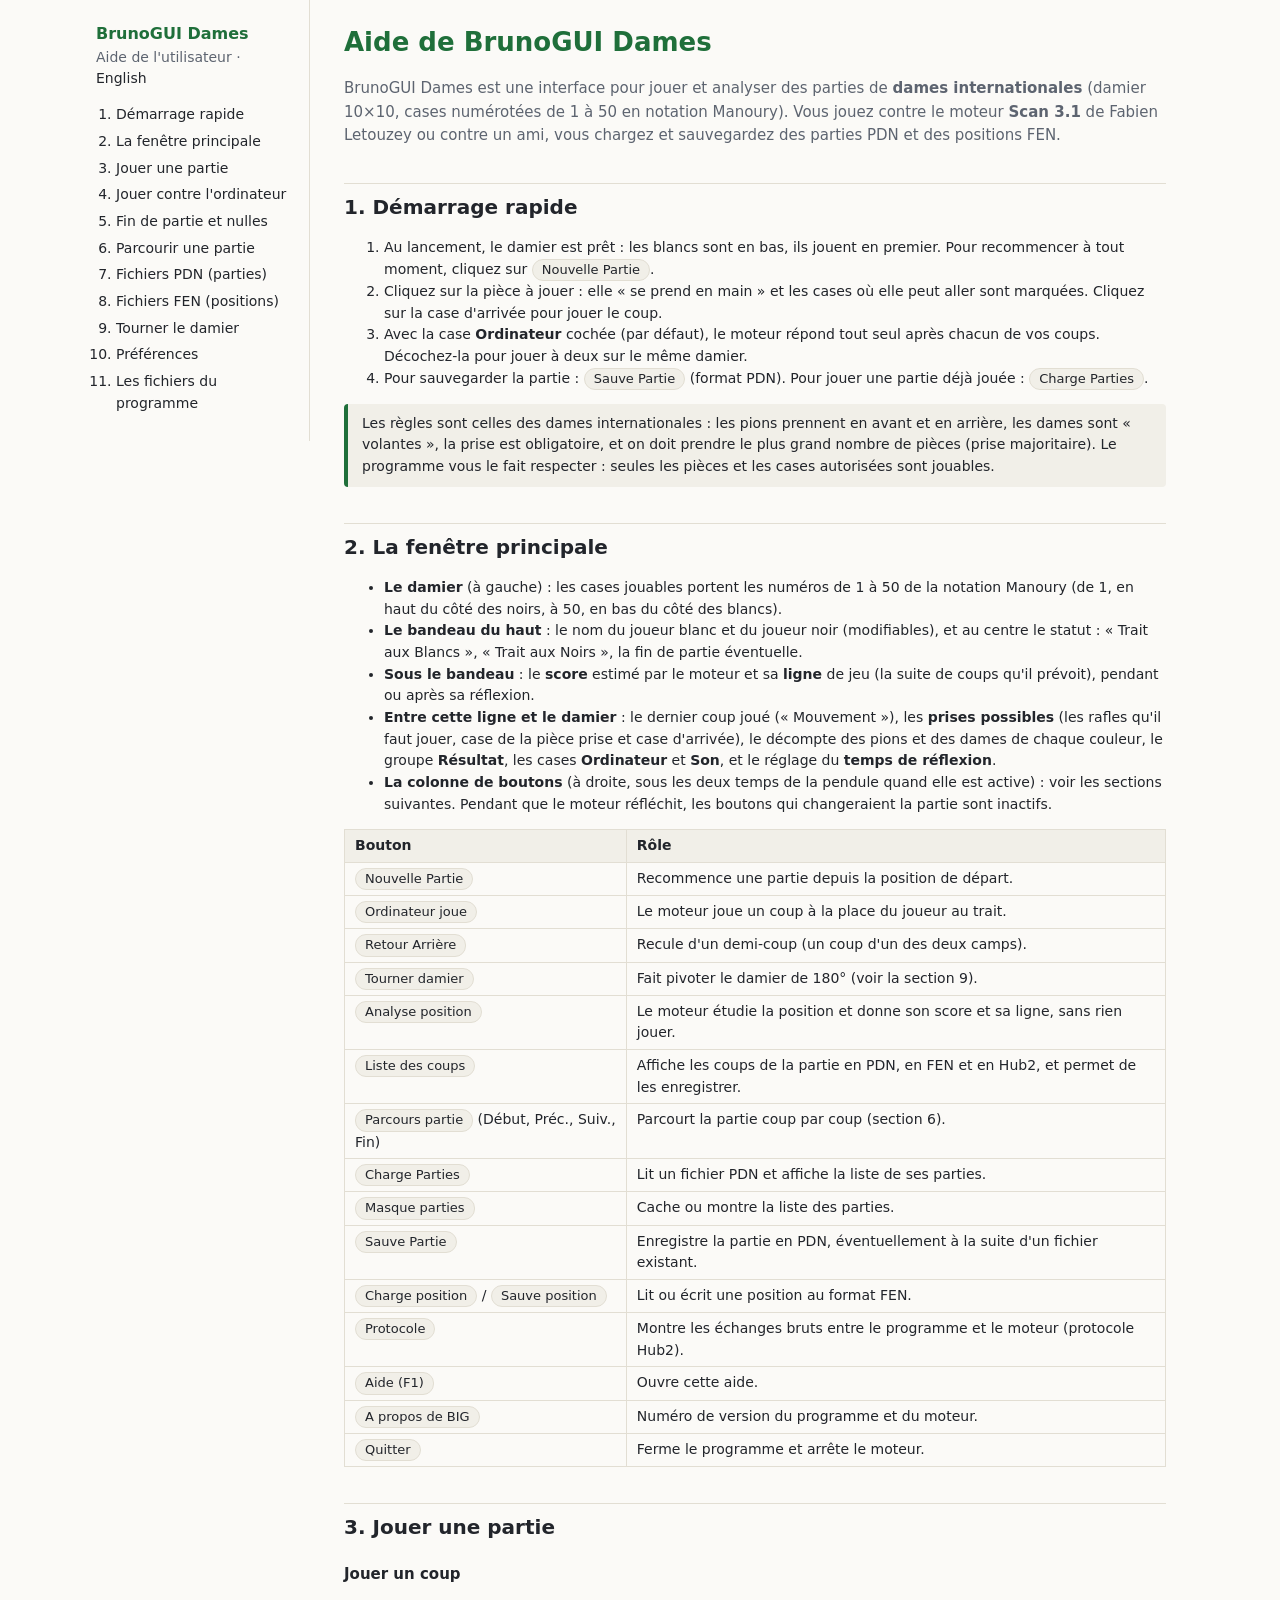
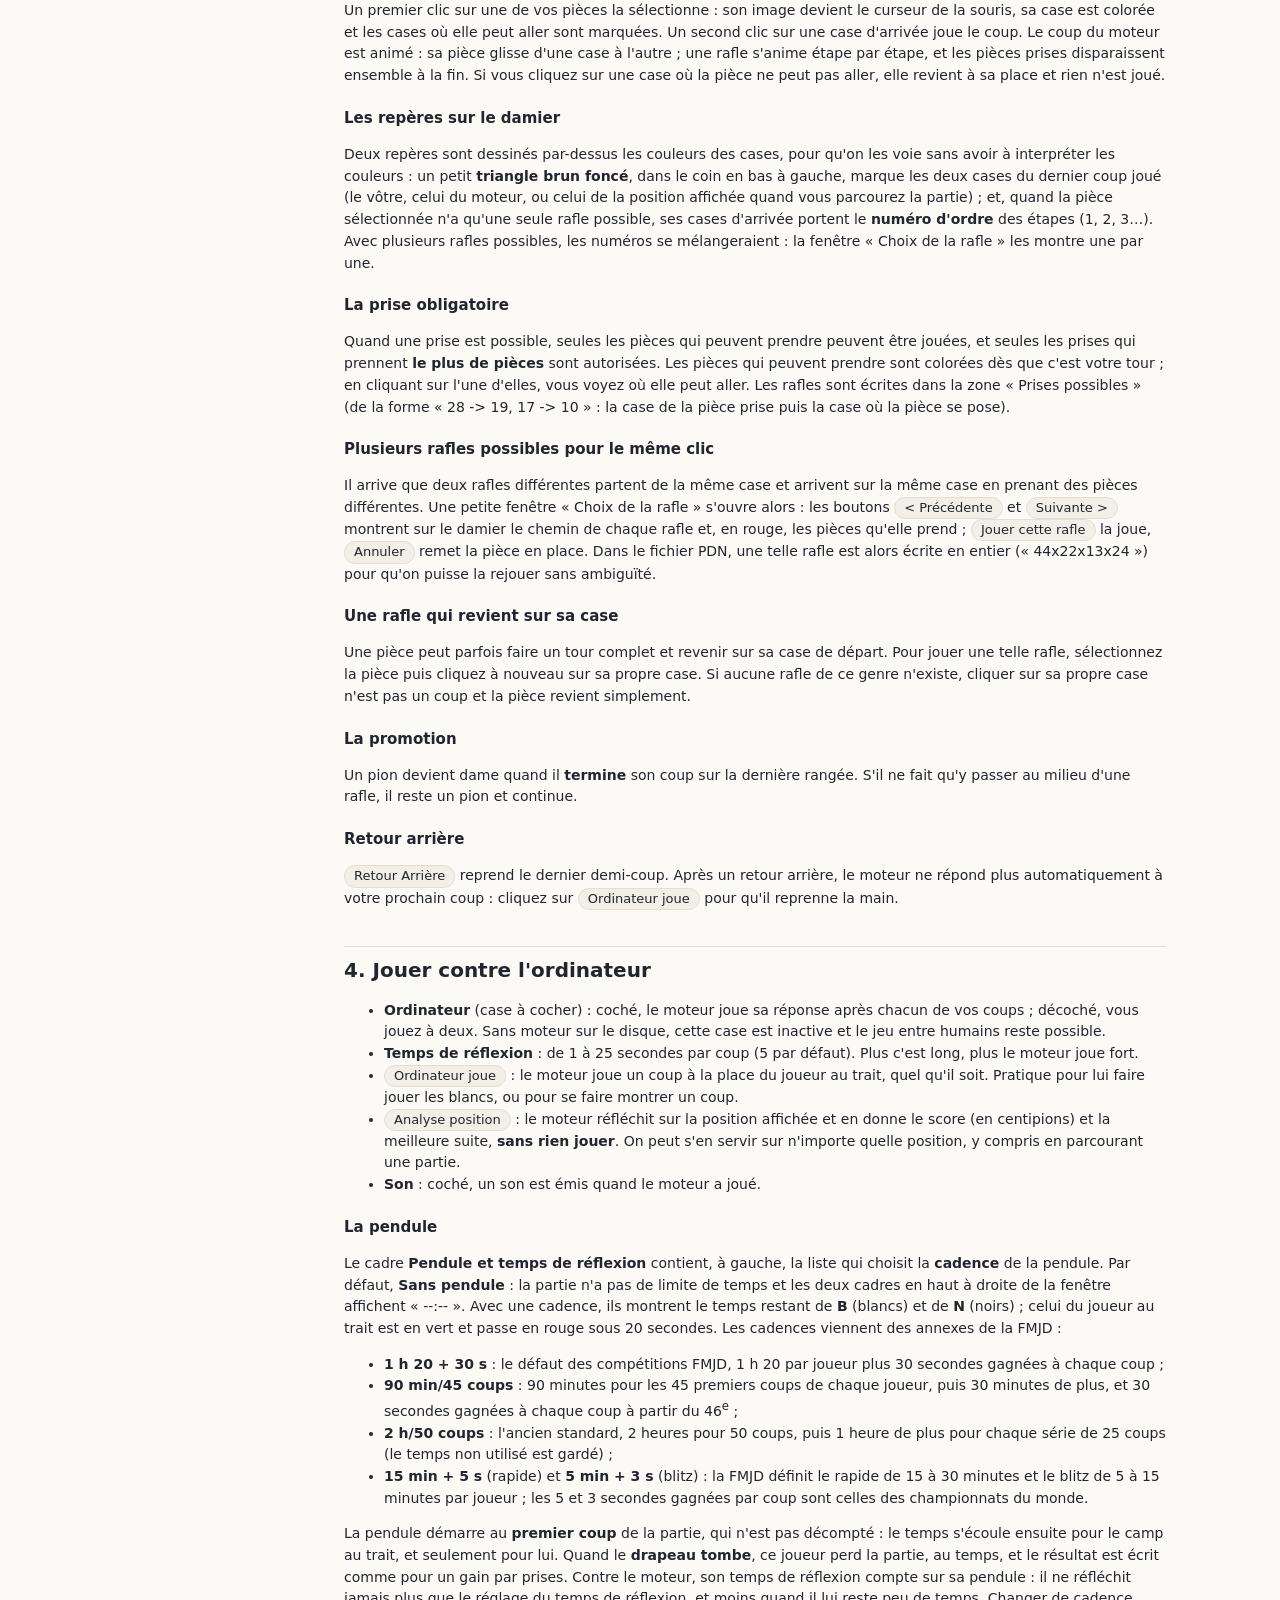
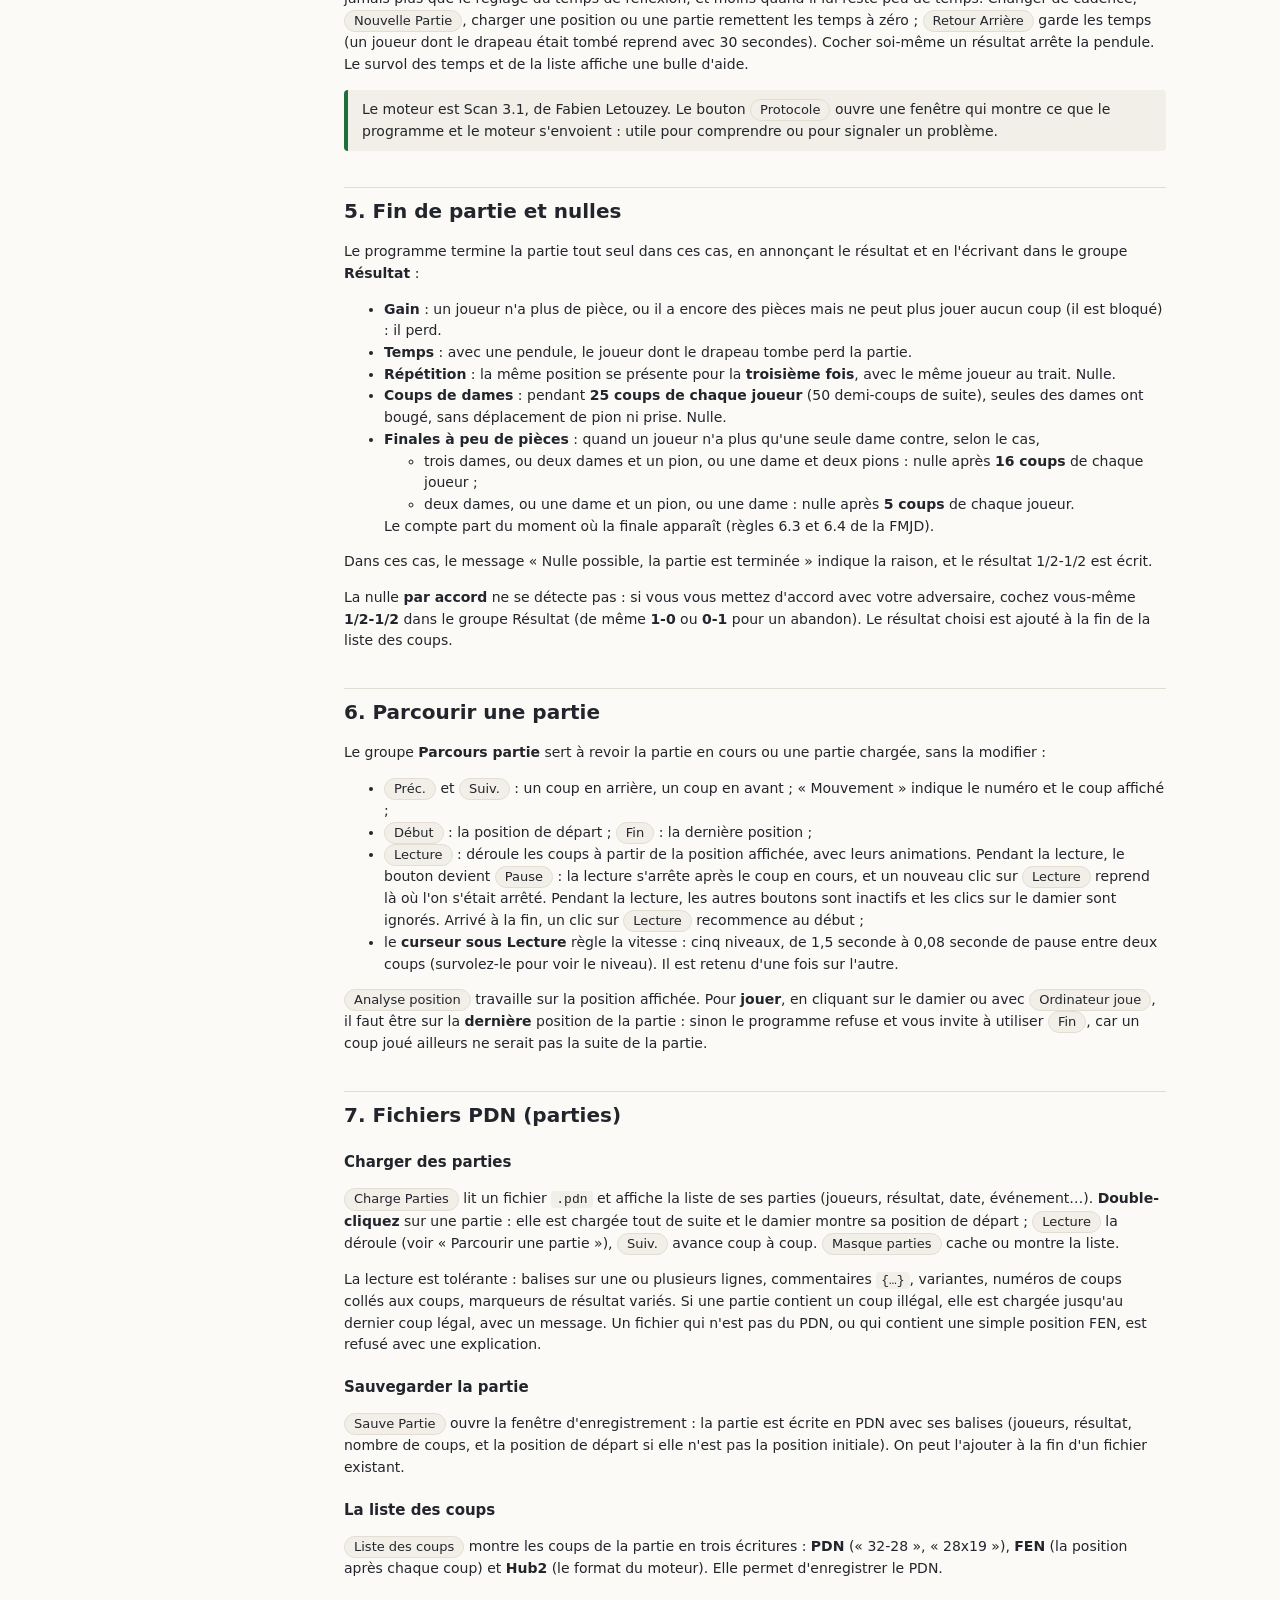
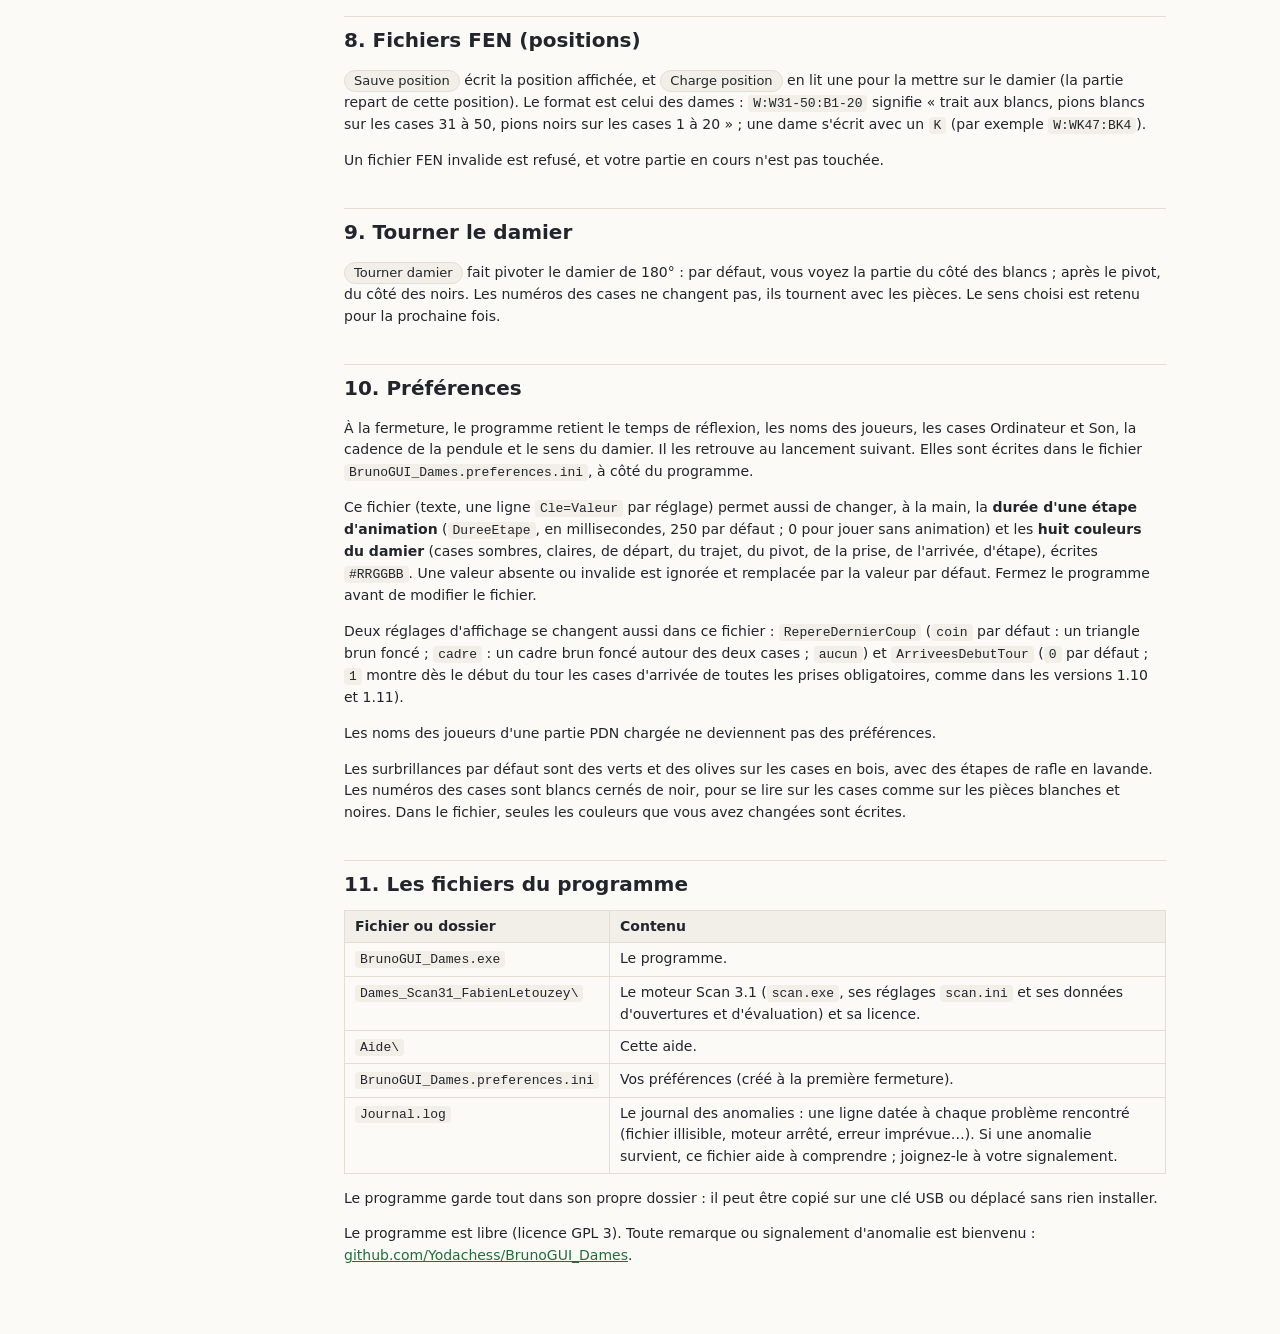
==== Aide/fr/index.html @ 7a378d5e "Repères du damier : dernier coup, étapes numérotées, lavande, prise forcée - Dernier coup : un petit" ====
<!DOCTYPE html>
<html lang="fr">
<head>
<meta charset="utf-8">
<meta name="viewport" content="width=device-width, initial-scale=1">
<title>Aide de BrunoGUI Dames</title>
<link rel="stylesheet" href="../aide.css">
</head>
<body>
<div class="page">
<nav>
    <div class="titre">BrunoGUI Dames</div>
    <div class="version">Aide de l'utilisateur &middot; <a href="../en/index.html">English</a></div>
    <ol>
        <li><a href="#demarrage">Démarrage rapide</a></li>
        <li><a href="#fenetre">La fenêtre principale</a></li>
        <li><a href="#jouer">Jouer une partie</a></li>
        <li><a href="#ordinateur">Jouer contre l'ordinateur</a></li>
        <li><a href="#nulles">Fin de partie et nulles</a></li>
        <li><a href="#parcours">Parcourir une partie</a></li>
        <li><a href="#pdn">Fichiers PDN (parties)</a></li>
        <li><a href="#fen">Fichiers FEN (positions)</a></li>
        <li><a href="#damier">Tourner le damier</a></li>
        <li><a href="#preferences">Préférences</a></li>
        <li><a href="#programme">Les fichiers du programme</a></li>
    </ol>
</nav>
<main>

<h1>Aide de BrunoGUI Dames</h1>
<p class="intro">BrunoGUI Dames est une interface pour jouer et analyser des parties de <b>dames internationales</b> (damier 10×10, cases numérotées de 1 à 50 en notation Manoury). Vous jouez contre le moteur <b>Scan 3.1</b> de Fabien Letouzey ou contre un ami, vous chargez et sauvegardez des parties PDN et des positions FEN.</p>

<!-- ═══════════════════════════════════════════════════════════════ -->
<h2 id="demarrage">1. Démarrage rapide</h2>
<ol>
    <li>Au lancement, le damier est prêt : les blancs sont en bas, ils jouent en premier. Pour recommencer à tout moment, cliquez sur <span class="bouton">Nouvelle Partie</span>.</li>
    <li>Cliquez sur la pièce à jouer : elle « se prend en main » et les cases où elle peut aller sont marquées. Cliquez sur la case d'arrivée pour jouer le coup.</li>
    <li>Avec la case <b>Ordinateur</b> cochée (par défaut), le moteur répond tout seul après chacun de vos coups. Décochez-la pour jouer à deux sur le même damier.</li>
    <li>Pour sauvegarder la partie : <span class="bouton">Sauve Partie</span> (format PDN). Pour jouer une partie déjà jouée : <span class="bouton">Charge Parties</span>.</li>
</ol>
<div class="note">Les règles sont celles des dames internationales : les pions prennent en avant et en arrière, les dames sont « volantes », la prise est obligatoire, et on doit prendre le plus grand nombre de pièces (prise majoritaire). Le programme vous le fait respecter : seules les pièces et les cases autorisées sont jouables.</div>

<!-- ═══════════════════════════════════════════════════════════════ -->
<h2 id="fenetre">2. La fenêtre principale</h2>
<ul>
    <li><b>Le damier</b> (à gauche) : les cases jouables portent les numéros de 1 à 50 de la notation Manoury (de 1, en haut du côté des noirs, à 50, en bas du côté des blancs).</li>
    <li><b>Le bandeau du haut</b> : le nom du joueur blanc et du joueur noir (modifiables), et au centre le statut : « Trait aux Blancs », « Trait aux Noirs », la fin de partie éventuelle.</li>
    <li><b>Sous le bandeau</b> : le <b>score</b> estimé par le moteur et sa <b>ligne</b> de jeu (la suite de coups qu'il prévoit), pendant ou après sa réflexion.</li>
    <li><b>Entre cette ligne et le damier</b> : le dernier coup joué (« Mouvement »), les <b>prises possibles</b> (les rafles qu'il faut jouer, case de la pièce prise et case d'arrivée), le décompte des pions et des dames de chaque couleur, le groupe <b>Résultat</b>, les cases <b>Ordinateur</b> et <b>Son</b>, et le réglage du <b>temps de réflexion</b>.</li>
    <li><b>La colonne de boutons</b> (à droite, sous les deux temps de la pendule quand elle est active) : voir les sections suivantes. Pendant que le moteur réfléchit, les boutons qui changeraient la partie sont inactifs.</li>
</ul>
<table>
    <tr><th>Bouton</th><th>Rôle</th></tr>
    <tr><td><span class="bouton">Nouvelle Partie</span></td><td>Recommence une partie depuis la position de départ.</td></tr>
    <tr><td><span class="bouton">Ordinateur joue</span></td><td>Le moteur joue un coup à la place du joueur au trait.</td></tr>
    <tr><td><span class="bouton">Retour Arrière</span></td><td>Recule d'un demi-coup (un coup d'un des deux camps).</td></tr>
    <tr><td><span class="bouton">Tourner damier</span></td><td>Fait pivoter le damier de 180° (voir la section 9).</td></tr>
    <tr><td><span class="bouton">Analyse position</span></td><td>Le moteur étudie la position et donne son score et sa ligne, sans rien jouer.</td></tr>
    <tr><td><span class="bouton">Liste des coups</span></td><td>Affiche les coups de la partie en PDN, en FEN et en Hub2, et permet de les enregistrer.</td></tr>
    <tr><td><span class="bouton">Parcours partie</span> (Début, Préc., Suiv., Fin)</td><td>Parcourt la partie coup par coup (section 6).</td></tr>
    <tr><td><span class="bouton">Charge Parties</span></td><td>Lit un fichier PDN et affiche la liste de ses parties.</td></tr>
    <tr><td><span class="bouton">Masque parties</span></td><td>Cache ou montre la liste des parties.</td></tr>
    <tr><td><span class="bouton">Sauve Partie</span></td><td>Enregistre la partie en PDN, éventuellement à la suite d'un fichier existant.</td></tr>
    <tr><td><span class="bouton">Charge position</span> / <span class="bouton">Sauve position</span></td><td>Lit ou écrit une position au format FEN.</td></tr>
    <tr><td><span class="bouton">Protocole</span></td><td>Montre les échanges bruts entre le programme et le moteur (protocole Hub2).</td></tr>
    <tr><td><span class="bouton">Aide (F1)</span></td><td>Ouvre cette aide.</td></tr>
    <tr><td><span class="bouton">A propos de BIG</span></td><td>Numéro de version du programme et du moteur.</td></tr>
    <tr><td><span class="bouton">Quitter</span></td><td>Ferme le programme et arrête le moteur.</td></tr>
</table>

<!-- ═══════════════════════════════════════════════════════════════ -->
<h2 id="jouer">3. Jouer une partie</h2>
<h3>Jouer un coup</h3>
<p>Un premier clic sur une de vos pièces la sélectionne : son image devient le curseur de la souris, sa case est colorée et les cases où elle peut aller sont marquées. Un second clic sur une case d'arrivée joue le coup. Le coup du moteur est animé : sa pièce glisse d'une case à l'autre ; une rafle s'anime étape par étape, et les pièces prises disparaissent ensemble à la fin. Si vous cliquez sur une case où la pièce ne peut pas aller, elle revient à sa place et rien n'est joué.</p>
<h3>Les repères sur le damier</h3>
<p>Deux repères sont dessinés par-dessus les couleurs des cases, pour qu'on les voie sans avoir à interpréter les couleurs : un petit <b>triangle brun foncé</b>, dans le coin en bas à gauche, marque les deux cases du dernier coup joué (le vôtre, celui du moteur, ou celui de la position affichée quand vous parcourez la partie) ; et, quand la pièce sélectionnée n'a qu'une seule rafle possible, ses cases d'arrivée portent le <b>numéro d'ordre</b> des étapes (1, 2, 3…). Avec plusieurs rafles possibles, les numéros se mélangeraient : la fenêtre « Choix de la rafle » les montre une par une.</p>
<h3>La prise obligatoire</h3>
<p>Quand une prise est possible, seules les pièces qui peuvent prendre peuvent être jouées, et seules les prises qui prennent <b>le plus de pièces</b> sont autorisées. Les pièces qui peuvent prendre sont colorées dès que c'est votre tour ; en cliquant sur l'une d'elles, vous voyez où elle peut aller. Les rafles sont écrites dans la zone « Prises possibles » (de la forme « 28 -&gt; 19, 17 -&gt; 10 » : la case de la pièce prise puis la case où la pièce se pose).</p>
<h3>Plusieurs rafles possibles pour le même clic</h3>
<p>Il arrive que deux rafles différentes partent de la même case et arrivent sur la même case en prenant des pièces différentes. Une petite fenêtre « Choix de la rafle » s'ouvre alors : les boutons <span class="bouton">&lt; Précédente</span> et <span class="bouton">Suivante &gt;</span> montrent sur le damier le chemin de chaque rafle et, en rouge, les pièces qu'elle prend ; <span class="bouton">Jouer cette rafle</span> la joue, <span class="bouton">Annuler</span> remet la pièce en place. Dans le fichier PDN, une telle rafle est alors écrite en entier (« 44x22x13x24 ») pour qu'on puisse la rejouer sans ambiguïté.</p>
<h3>Une rafle qui revient sur sa case</h3>
<p>Une pièce peut parfois faire un tour complet et revenir sur sa case de départ. Pour jouer une telle rafle, sélectionnez la pièce puis cliquez à nouveau sur sa propre case. Si aucune rafle de ce genre n'existe, cliquer sur sa propre case n'est pas un coup et la pièce revient simplement.</p>
<h3>La promotion</h3>
<p>Un pion devient dame quand il <b>termine</b> son coup sur la dernière rangée. S'il ne fait qu'y passer au milieu d'une rafle, il reste un pion et continue.</p>
<h3>Retour arrière</h3>
<p><span class="bouton">Retour Arrière</span> reprend le dernier demi-coup. Après un retour arrière, le moteur ne répond plus automatiquement à votre prochain coup : cliquez sur <span class="bouton">Ordinateur joue</span> pour qu'il reprenne la main.</p>

<!-- ═══════════════════════════════════════════════════════════════ -->
<h2 id="ordinateur">4. Jouer contre l'ordinateur</h2>
<ul>
    <li><b>Ordinateur</b> (case à cocher) : coché, le moteur joue sa réponse après chacun de vos coups ; décoché, vous jouez à deux. Sans moteur sur le disque, cette case est inactive et le jeu entre humains reste possible.</li>
    <li><b>Temps de réflexion</b> : de 1 à 25 secondes par coup (5 par défaut). Plus c'est long, plus le moteur joue fort.</li>
    <li><span class="bouton">Ordinateur joue</span> : le moteur joue un coup à la place du joueur au trait, quel qu'il soit. Pratique pour lui faire jouer les blancs, ou pour se faire montrer un coup.</li>
    <li><span class="bouton">Analyse position</span> : le moteur réfléchit sur la position affichée et en donne le score (en centipions) et la meilleure suite, <b>sans rien jouer</b>. On peut s'en servir sur n'importe quelle position, y compris en parcourant une partie.</li>
    <li><b>Son</b> : coché, un son est émis quand le moteur a joué.</li>
</ul>
<h3>La pendule</h3>
<p>Le cadre <b>Pendule et temps de réflexion</b> contient, à gauche, la liste qui choisit la <b>cadence</b> de la pendule. Par défaut, <b>Sans pendule</b> : la partie n'a pas de limite de temps et les deux cadres en haut à droite de la fenêtre affichent « --:-- ». Avec une cadence, ils montrent le temps restant de <b>B</b> (blancs) et de <b>N</b> (noirs) ; celui du joueur au trait est en vert et passe en rouge sous 20 secondes. Les cadences viennent des annexes de la FMJD :</p>
<ul>
    <li><b>1 h 20 + 30 s</b> : le défaut des compétitions FMJD, 1 h 20 par joueur plus 30 secondes gagnées à chaque coup ;</li>
    <li><b>90 min/45 coups</b> : 90 minutes pour les 45 premiers coups de chaque joueur, puis 30 minutes de plus, et 30 secondes gagnées à chaque coup à partir du 46<sup>e</sup> ;</li>
    <li><b>2 h/50 coups</b> : l'ancien standard, 2 heures pour 50 coups, puis 1 heure de plus pour chaque série de 25 coups (le temps non utilisé est gardé) ;</li>
    <li><b>15 min + 5 s</b> (rapide) et <b>5 min + 3 s</b> (blitz) : la FMJD définit le rapide de 15 à 30 minutes et le blitz de 5 à 15 minutes par joueur ; les 5 et 3 secondes gagnées par coup sont celles des championnats du monde.</li>
</ul>
<p>La pendule démarre au <b>premier coup</b> de la partie, qui n'est pas décompté : le temps s'écoule ensuite pour le camp au trait, et seulement pour lui. Quand le <b>drapeau tombe</b>, ce joueur perd la partie, au temps, et le résultat est écrit comme pour un gain par prises. Contre le moteur, son temps de réflexion compte sur sa pendule : il ne réfléchit jamais plus que le réglage du temps de réflexion, et moins quand il lui reste peu de temps. Changer de cadence, <span class="bouton">Nouvelle Partie</span>, charger une position ou une partie remettent les temps à zéro ; <span class="bouton">Retour Arrière</span> garde les temps (un joueur dont le drapeau était tombé reprend avec 30 secondes). Cocher soi-même un résultat arrête la pendule. Le survol des temps et de la liste affiche une bulle d'aide.</p>
<div class="note">Le moteur est Scan 3.1, de Fabien Letouzey. Le bouton <span class="bouton">Protocole</span> ouvre une fenêtre qui montre ce que le programme et le moteur s'envoient : utile pour comprendre ou pour signaler un problème.</div>

<!-- ═══════════════════════════════════════════════════════════════ -->
<h2 id="nulles">5. Fin de partie et nulles</h2>
<p>Le programme termine la partie tout seul dans ces cas, en annonçant le résultat et en l'écrivant dans le groupe <b>Résultat</b> :</p>
<ul>
    <li><b>Gain</b> : un joueur n'a plus de pièce, ou il a encore des pièces mais ne peut plus jouer aucun coup (il est bloqué) : il perd.</li>
    <li><b>Temps</b> : avec une pendule, le joueur dont le drapeau tombe perd la partie.</li>
    <li><b>Répétition</b> : la même position se présente pour la <b>troisième fois</b>, avec le même joueur au trait. Nulle.</li>
    <li><b>Coups de dames</b> : pendant <b>25 coups de chaque joueur</b> (50 demi-coups de suite), seules des dames ont bougé, sans déplacement de pion ni prise. Nulle.</li>
    <li><b>Finales à peu de pièces</b> : quand un joueur n'a plus qu'une seule dame contre, selon le cas,
        <ul>
            <li>trois dames, ou deux dames et un pion, ou une dame et deux pions : nulle après <b>16 coups</b> de chaque joueur ;</li>
            <li>deux dames, ou une dame et un pion, ou une dame : nulle après <b>5 coups</b> de chaque joueur.</li>
        </ul>
        Le compte part du moment où la finale apparaît (règles 6.3 et 6.4 de la FMJD).</li>
</ul>
<p>Dans ces cas, le message « Nulle possible, la partie est terminée » indique la raison, et le résultat 1/2-1/2 est écrit.</p>
<p>La nulle <b>par accord</b> ne se détecte pas : si vous vous mettez d'accord avec votre adversaire, cochez vous-même <b>1/2-1/2</b> dans le groupe Résultat (de même <b>1-0</b> ou <b>0-1</b> pour un abandon). Le résultat choisi est ajouté à la fin de la liste des coups.</p>

<!-- ═══════════════════════════════════════════════════════════════ -->
<h2 id="parcours">6. Parcourir une partie</h2>
<p>Le groupe <b>Parcours partie</b> sert à revoir la partie en cours ou une partie chargée, sans la modifier :</p>
<ul>
    <li><span class="bouton">Préc.</span> et <span class="bouton">Suiv.</span> : un coup en arrière, un coup en avant ; « Mouvement » indique le numéro et le coup affiché ;</li>
    <li><span class="bouton">Début</span> : la position de départ ; <span class="bouton">Fin</span> : la dernière position ;</li>
    <li><span class="bouton">Lecture</span> : déroule les coups à partir de la position affichée, avec leurs animations. Pendant la lecture, le bouton devient <span class="bouton">Pause</span> : la lecture s'arrête après le coup en cours, et un nouveau clic sur <span class="bouton">Lecture</span> reprend là où l'on s'était arrêté. Pendant la lecture, les autres boutons sont inactifs et les clics sur le damier sont ignorés. Arrivé à la fin, un clic sur <span class="bouton">Lecture</span> recommence au début ;</li>
    <li>le <b>curseur sous Lecture</b> règle la vitesse : cinq niveaux, de 1,5 seconde à 0,08 seconde de pause entre deux coups (survolez-le pour voir le niveau). Il est retenu d'une fois sur l'autre.</li>
</ul>
<p><span class="bouton">Analyse position</span> travaille sur la position affichée. Pour <b>jouer</b>, en cliquant sur le damier ou avec <span class="bouton">Ordinateur joue</span>, il faut être sur la <b>dernière</b> position de la partie : sinon le programme refuse et vous invite à utiliser <span class="bouton">Fin</span>, car un coup joué ailleurs ne serait pas la suite de la partie.</p>

<!-- ═══════════════════════════════════════════════════════════════ -->
<h2 id="pdn">7. Fichiers PDN (parties)</h2>
<h3>Charger des parties</h3>
<p><span class="bouton">Charge Parties</span> lit un fichier <code>.pdn</code> et affiche la liste de ses parties (joueurs, résultat, date, événement…). <b>Double-cliquez</b> sur une partie : elle est chargée tout de suite et le damier montre sa position de départ ; <span class="bouton">Lecture</span> la déroule (voir « Parcourir une partie »), <span class="bouton">Suiv.</span> avance coup à coup. <span class="bouton">Masque parties</span> cache ou montre la liste.</p>
<p>La lecture est tolérante : balises sur une ou plusieurs lignes, commentaires <code>{…}</code>, variantes, numéros de coups collés aux coups, marqueurs de résultat variés. Si une partie contient un coup illégal, elle est chargée jusqu'au dernier coup légal, avec un message. Un fichier qui n'est pas du PDN, ou qui contient une simple position FEN, est refusé avec une explication.</p>
<h3>Sauvegarder la partie</h3>
<p><span class="bouton">Sauve Partie</span> ouvre la fenêtre d'enregistrement : la partie est écrite en PDN avec ses balises (joueurs, résultat, nombre de coups, et la position de départ si elle n'est pas la position initiale). On peut l'ajouter à la fin d'un fichier existant.</p>
<h3>La liste des coups</h3>
<p><span class="bouton">Liste des coups</span> montre les coups de la partie en trois écritures : <b>PDN</b> (« 32-28 », « 28x19 »), <b>FEN</b> (la position après chaque coup) et <b>Hub2</b> (le format du moteur). Elle permet d'enregistrer le PDN.</p>

<!-- ═══════════════════════════════════════════════════════════════ -->
<h2 id="fen">8. Fichiers FEN (positions)</h2>
<p><span class="bouton">Sauve position</span> écrit la position affichée, et <span class="bouton">Charge position</span> en lit une pour la mettre sur le damier (la partie repart de cette position). Le format est celui des dames : <code>W:W31-50:B1-20</code> signifie « trait aux blancs, pions blancs sur les cases 31 à 50, pions noirs sur les cases 1 à 20 » ; une dame s'écrit avec un <code>K</code> (par exemple <code>W:WK47:BK4</code>).</p>
<p>Un fichier FEN invalide est refusé, et votre partie en cours n'est pas touchée.</p>

<!-- ═══════════════════════════════════════════════════════════════ -->
<h2 id="damier">9. Tourner le damier</h2>
<p><span class="bouton">Tourner damier</span> fait pivoter le damier de 180° : par défaut, vous voyez la partie du côté des blancs ; après le pivot, du côté des noirs. Les numéros des cases ne changent pas, ils tournent avec les pièces. Le sens choisi est retenu pour la prochaine fois.</p>

<!-- ═══════════════════════════════════════════════════════════════ -->
<h2 id="preferences">10. Préférences</h2>
<p>À la fermeture, le programme retient le temps de réflexion, les noms des joueurs, les cases Ordinateur et Son, la cadence de la pendule et le sens du damier. Il les retrouve au lancement suivant. Elles sont écrites dans le fichier <code>BrunoGUI_Dames.preferences.ini</code>, à côté du programme.</p>
<p>Ce fichier (texte, une ligne <code>Cle=Valeur</code> par réglage) permet aussi de changer, à la main, la <b>durée d'une étape d'animation</b> (<code>DureeEtape</code>, en millisecondes, 250 par défaut ; 0 pour jouer sans animation) et les <b>huit couleurs du damier</b> (cases sombres, claires, de départ, du trajet, du pivot, de la prise, de l'arrivée, d'étape), écrites <code>#RRGGBB</code>. Une valeur absente ou invalide est ignorée et remplacée par la valeur par défaut. Fermez le programme avant de modifier le fichier.</p>
<p>Deux réglages d'affichage se changent aussi dans ce fichier : <code>RepereDernierCoup</code> (<code>coin</code> par défaut : un triangle brun foncé ; <code>cadre</code> : un cadre brun foncé autour des deux cases ; <code>aucun</code>) et <code>ArriveesDebutTour</code> (<code>0</code> par défaut ; <code>1</code> montre dès le début du tour les cases d'arrivée de toutes les prises obligatoires, comme dans les versions 1.10 et 1.11).</p>
<p>Les noms des joueurs d'une partie PDN chargée ne deviennent pas des préférences.</p>
<p>Les surbrillances par défaut sont des verts et des olives sur les cases en bois, avec des étapes de rafle en lavande. Les numéros des cases sont blancs cernés de noir, pour se lire sur les cases comme sur les pièces blanches et noires. Dans le fichier, seules les couleurs que vous avez changées sont écrites.</p>

<!-- ═══════════════════════════════════════════════════════════════ -->
<h2 id="programme">11. Les fichiers du programme</h2>
<table>
    <tr><th>Fichier ou dossier</th><th>Contenu</th></tr>
    <tr><td><span class="fichier">BrunoGUI_Dames.exe</span></td><td>Le programme.</td></tr>
    <tr><td><span class="fichier">Dames_Scan31_FabienLetouzey\</span></td><td>Le moteur Scan 3.1 (<code>scan.exe</code>, ses réglages <code>scan.ini</code> et ses données d'ouvertures et d'évaluation) et sa licence.</td></tr>
    <tr><td><span class="fichier">Aide\</span></td><td>Cette aide.</td></tr>
    <tr><td><span class="fichier">BrunoGUI_Dames.preferences.ini</span></td><td>Vos préférences (créé à la première fermeture).</td></tr>
    <tr><td><span class="fichier">Journal.log</span></td><td>Le journal des anomalies : une ligne datée à chaque problème rencontré (fichier illisible, moteur arrêté, erreur imprévue…). Si une anomalie survient, ce fichier aide à comprendre ; joignez-le à votre signalement.</td></tr>
</table>
<p>Le programme garde tout dans son propre dossier : il peut être copié sur une clé USB ou déplacé sans rien installer.</p>
<p>Le programme est libre (licence GPL 3). Toute remarque ou signalement d'anomalie est bienvenu : <a href="https://github.com/Yodachess/BrunoGUI_Dames">github.com/Yodachess/BrunoGUI_Dames</a>.</p>

</main>
</div>
</body>
</html>
---- Aide/aide.css ----
/* Aide de BrunoGUI Dames : mise en page de la page française (fr/index.html) */
:root {
    --fond: #fbfaf7;
    --texte: #22252b;
    --doux: #5d6470;
    --accent: #1f6f3a;
    --cadre: #e2ded3;
    --encart: #f1efe8;
}
@media screen and (prefers-color-scheme: dark) {
    :root {
        --fond: #1d1f23;
        --texte: #e6e6e3;
        --doux: #a3a8b0;
        --accent: #6cc28a;
        --cadre: #3a3d44;
        --encart: #26292e;
    }
}
* { box-sizing: border-box; }
body {
    margin: 0;
    background: var(--fond);
    color: var(--texte);
    font: 14px/1.55 "Segoe UI", system-ui, sans-serif;
}
.page {
    display: grid;
    grid-template-columns: 230px minmax(0, 1fr);
    max-width: 1120px;
    margin: 0 auto;
}
nav {
    position: sticky;
    top: 0;
    align-self: start;
    max-height: 100vh;
    overflow-y: auto;
    padding: 22px 16px;
    border-right: 1px solid var(--cadre);
}
nav .titre { font-weight: 700; font-size: 16px; color: var(--accent); }
nav .version { color: var(--doux); margin-bottom: 14px; }
nav ol { margin: 0; padding-left: 20px; }
nav li { margin: 5px 0; }
nav a { color: var(--texte); text-decoration: none; }
nav a:hover { color: var(--accent); text-decoration: underline; }
main { padding: 22px 34px 60px; min-width: 0; }
h1 { margin: 0 0 6px; font-size: 26px; color: var(--accent); }
h2 { margin: 36px 0 8px; padding-top: 8px; font-size: 20px; border-top: 1px solid var(--cadre); }
h3 { margin: 20px 0 4px; font-size: 15px; }
.intro { color: var(--doux); font-size: 15px; margin-bottom: 18px; }
a { color: var(--accent); }
code, .fichier {
    font-family: Consolas, "Cascadia Mono", monospace;
    font-size: 13px;
    background: var(--encart);
    padding: 1px 5px;
    border-radius: 4px;
}
.bouton {
    display: inline-block;
    padding: 0 9px;
    border: 1px solid var(--cadre);
    border-radius: 11px;
    background: var(--encart);
    font-size: 13px;
    white-space: nowrap;
}
.note {
    margin: 12px 0;
    padding: 9px 14px;
    background: var(--encart);
    border-left: 4px solid var(--accent);
    border-radius: 4px;
}
table { border-collapse: collapse; margin: 10px 0; }
th, td { border: 1px solid var(--cadre); padding: 5px 10px; text-align: left; vertical-align: top; }
th { background: var(--encart); }
@media (max-width: 760px) {
    .page { grid-template-columns: 1fr; }
    nav { position: static; border-right: 0; border-bottom: 1px solid var(--cadre); }
}
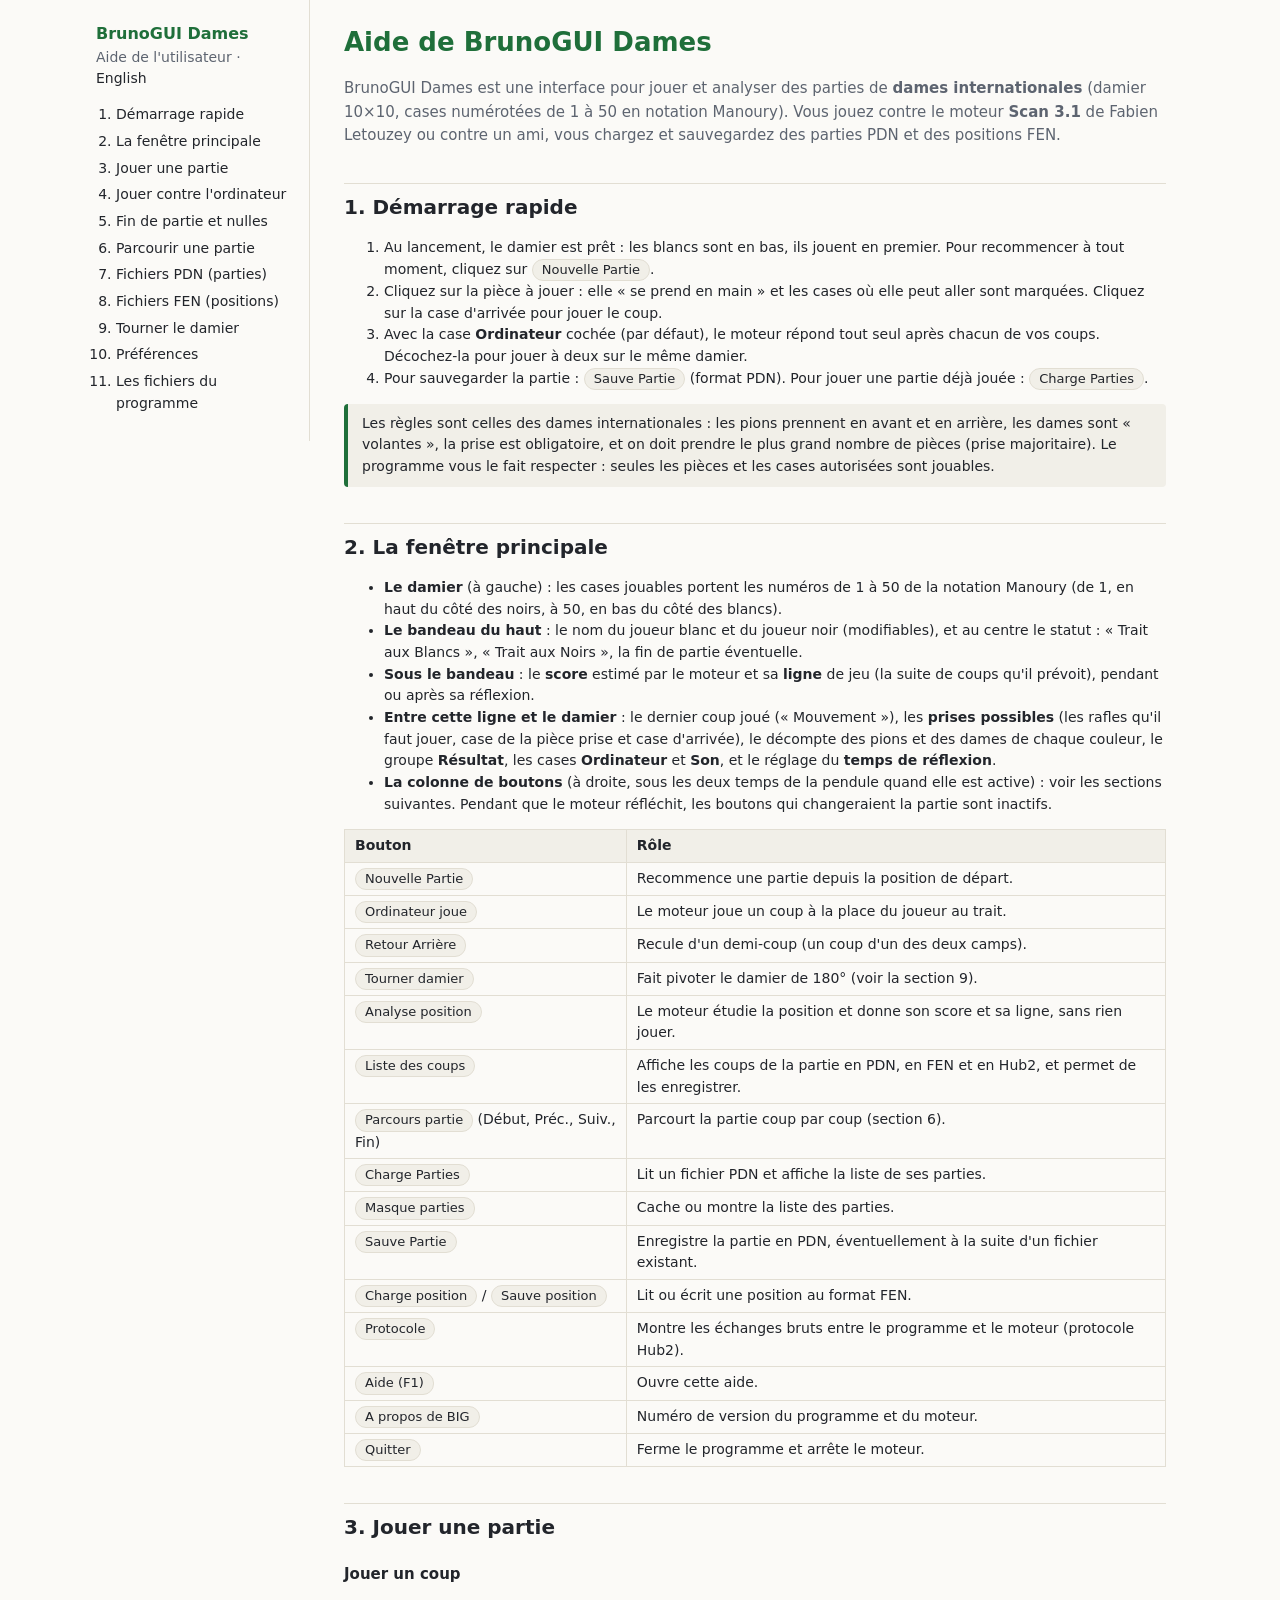
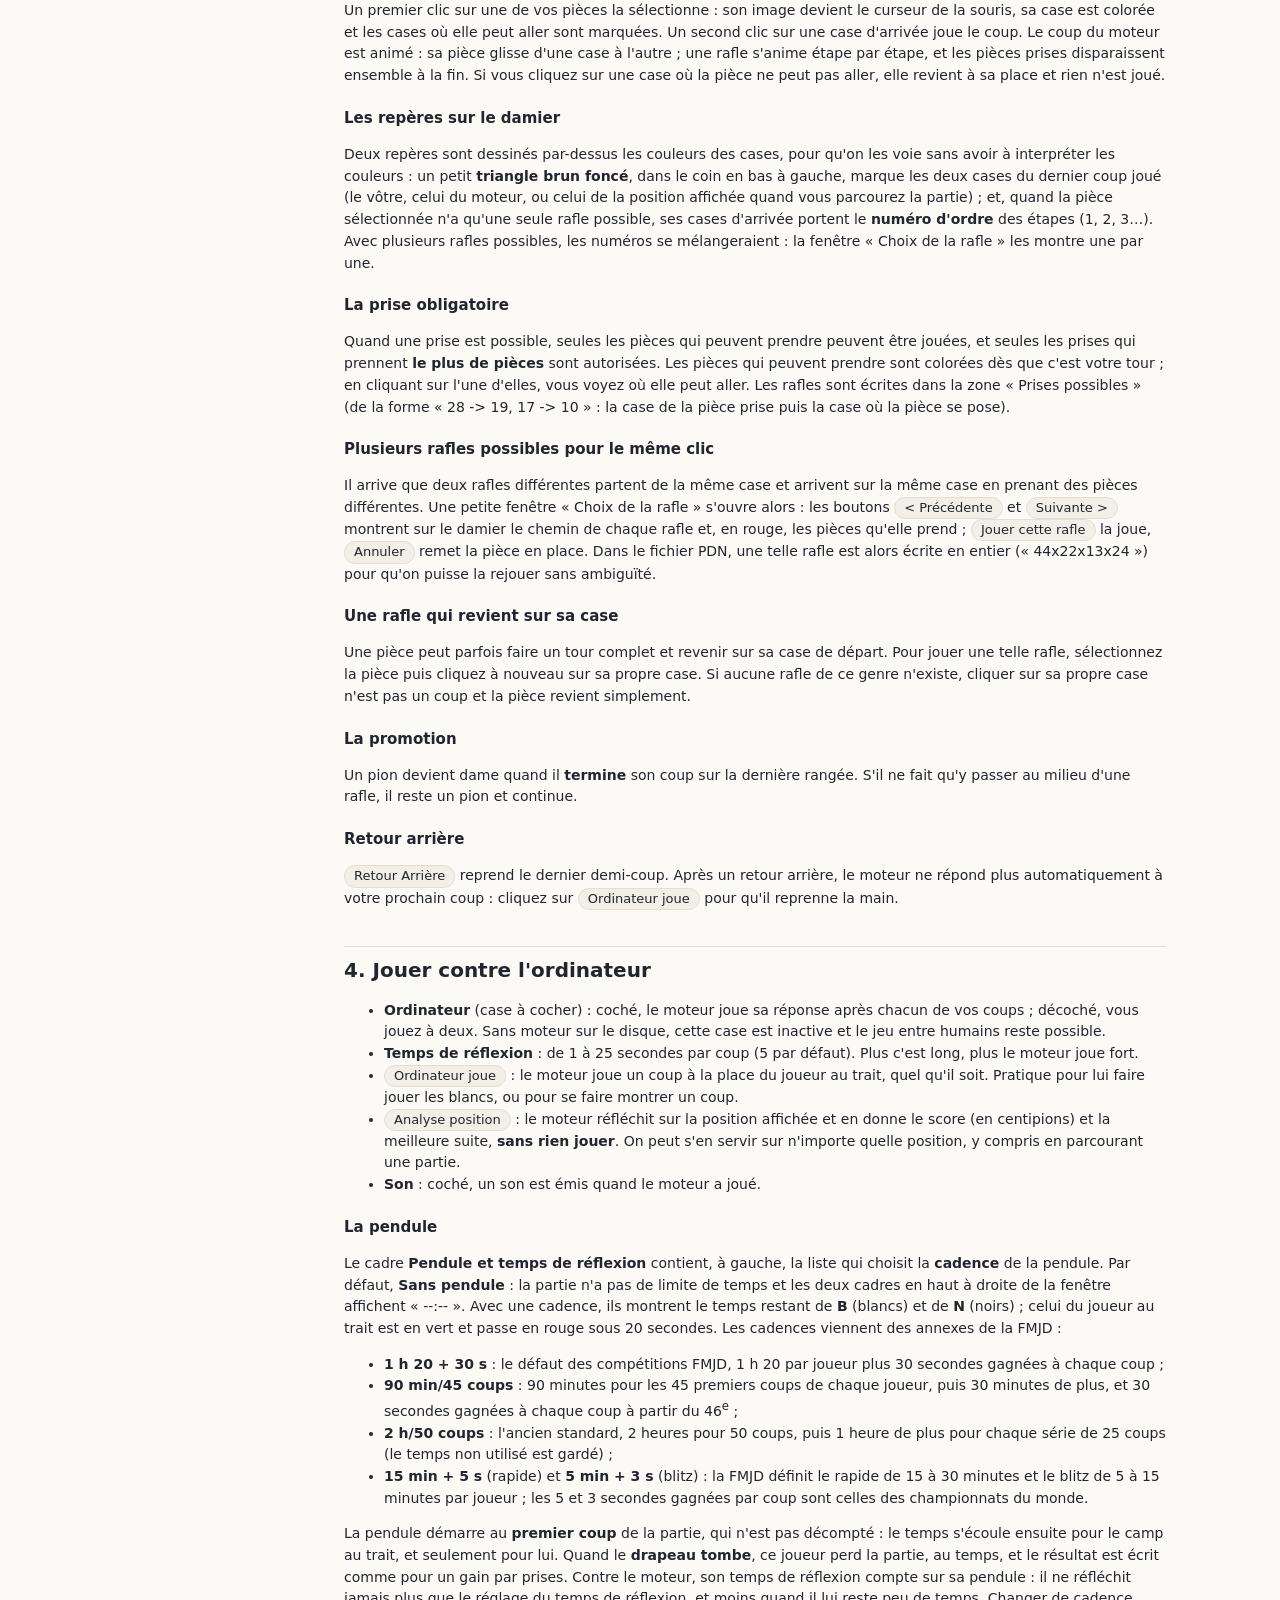
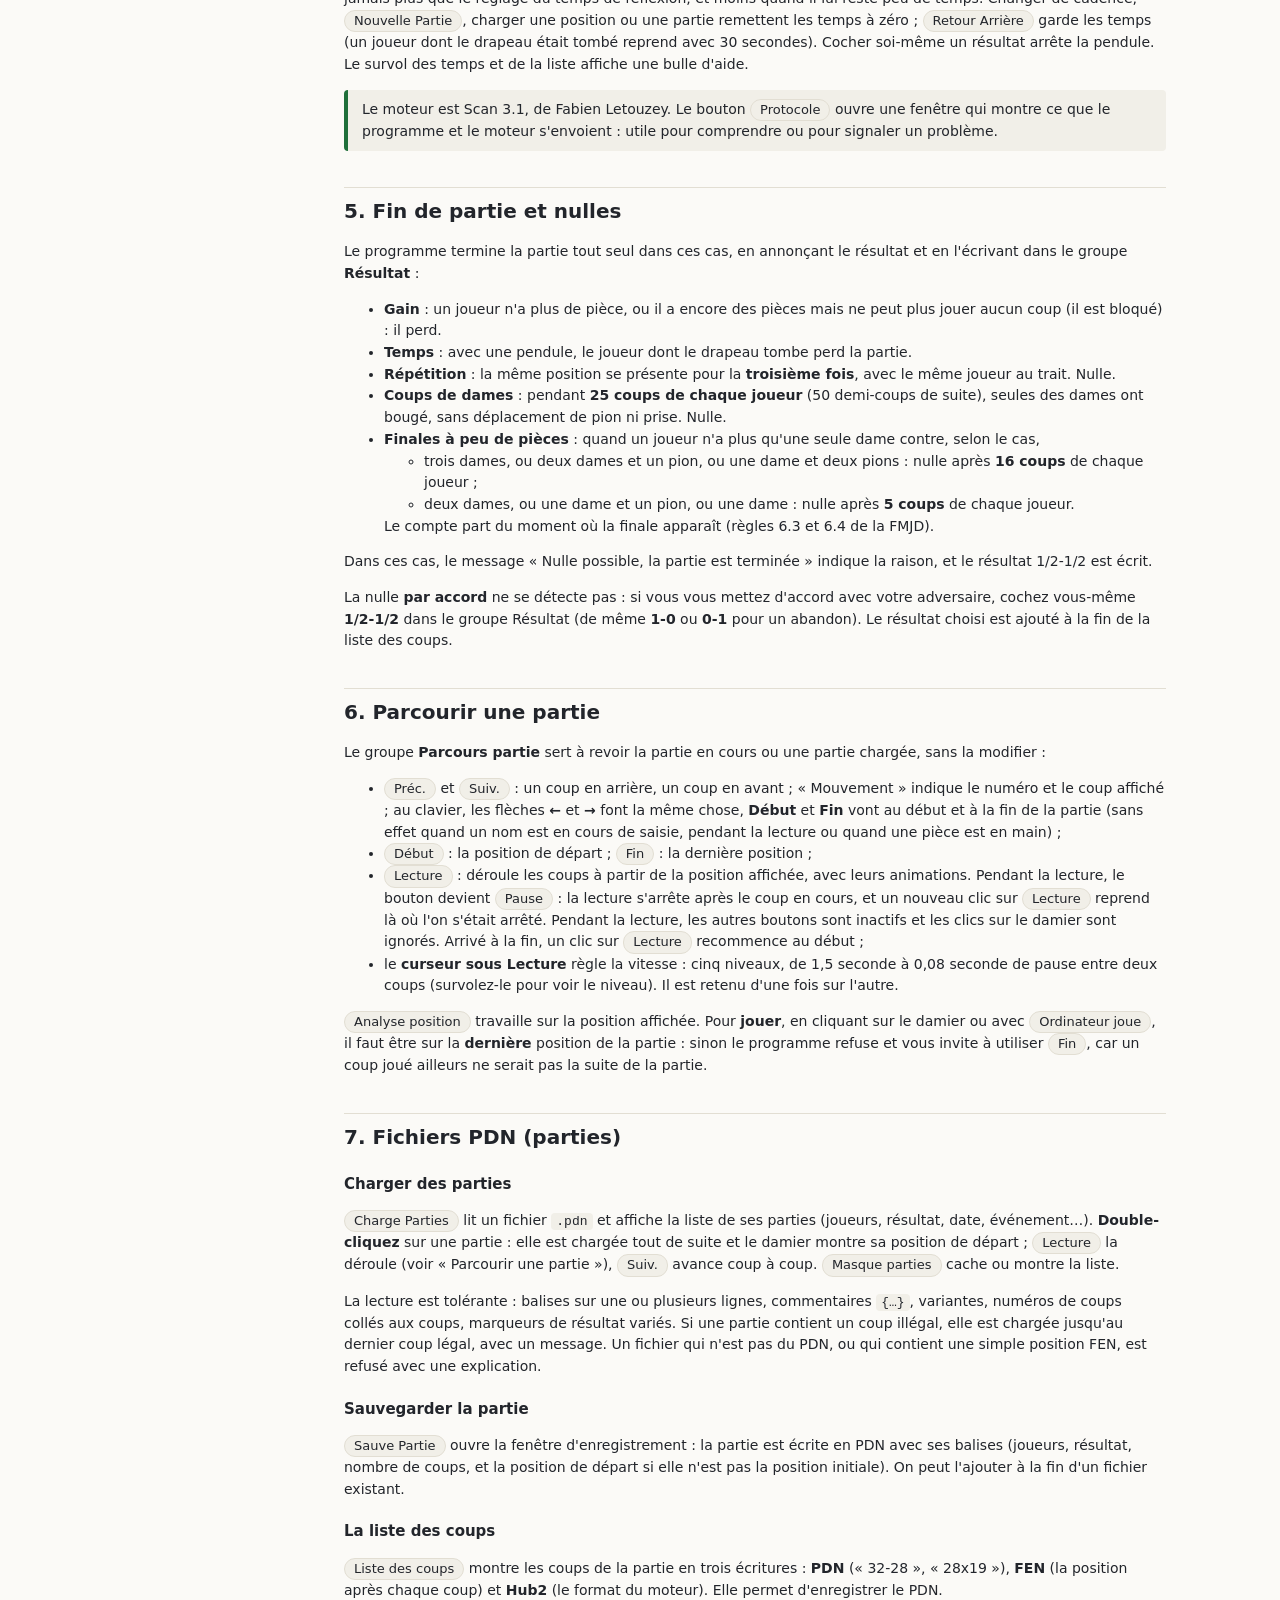
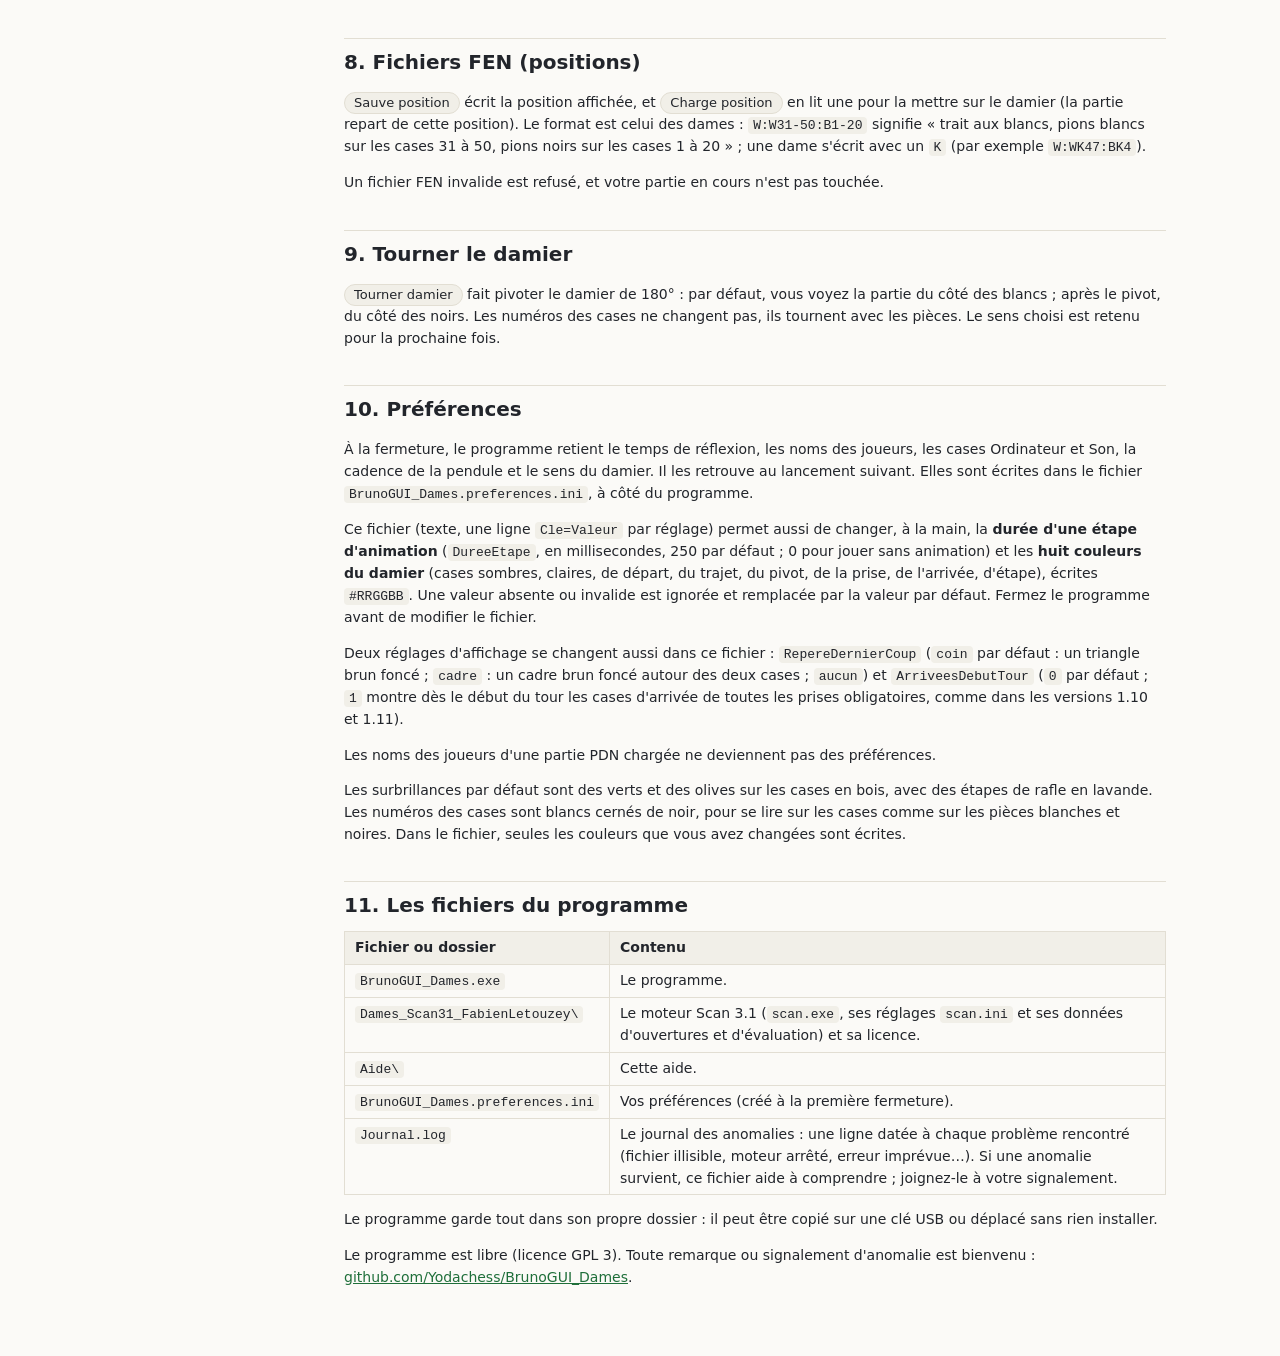
==== commit 2bac6dd2: "Parcours au clavier (fleches, Debut, Fin) ; le trait affiche suit le parcours - ToucheParcours (appe" ====
--- a/Aide/fr/index.html
+++ b/Aide/fr/index.html
@@ -127,7 +127,7 @@
 <h2 id="parcours">6. Parcourir une partie</h2>
 <p>Le groupe <b>Parcours partie</b> sert à revoir la partie en cours ou une partie chargée, sans la modifier :</p>
 <ul>
-    <li><span class="bouton">Préc.</span> et <span class="bouton">Suiv.</span> : un coup en arrière, un coup en avant ; « Mouvement » indique le numéro et le coup affiché ;</li>
+    <li><span class="bouton">Préc.</span> et <span class="bouton">Suiv.</span> : un coup en arrière, un coup en avant ; « Mouvement » indique le numéro et le coup affiché ; au clavier, les flèches <b>←</b> et <b>→</b> font la même chose, <b>Début</b> et <b>Fin</b> vont au début et à la fin de la partie (sans effet quand un nom est en cours de saisie, pendant la lecture ou quand une pièce est en main) ;</li>
     <li><span class="bouton">Début</span> : la position de départ ; <span class="bouton">Fin</span> : la dernière position ;</li>
     <li><span class="bouton">Lecture</span> : déroule les coups à partir de la position affichée, avec leurs animations. Pendant la lecture, le bouton devient <span class="bouton">Pause</span> : la lecture s'arrête après le coup en cours, et un nouveau clic sur <span class="bouton">Lecture</span> reprend là où l'on s'était arrêté. Pendant la lecture, les autres boutons sont inactifs et les clics sur le damier sont ignorés. Arrivé à la fin, un clic sur <span class="bouton">Lecture</span> recommence au début ;</li>
     <li>le <b>curseur sous Lecture</b> règle la vitesse : cinq niveaux, de 1,5 seconde à 0,08 seconde de pause entre deux coups (survolez-le pour voir le niveau). Il est retenu d'une fois sur l'autre.</li>
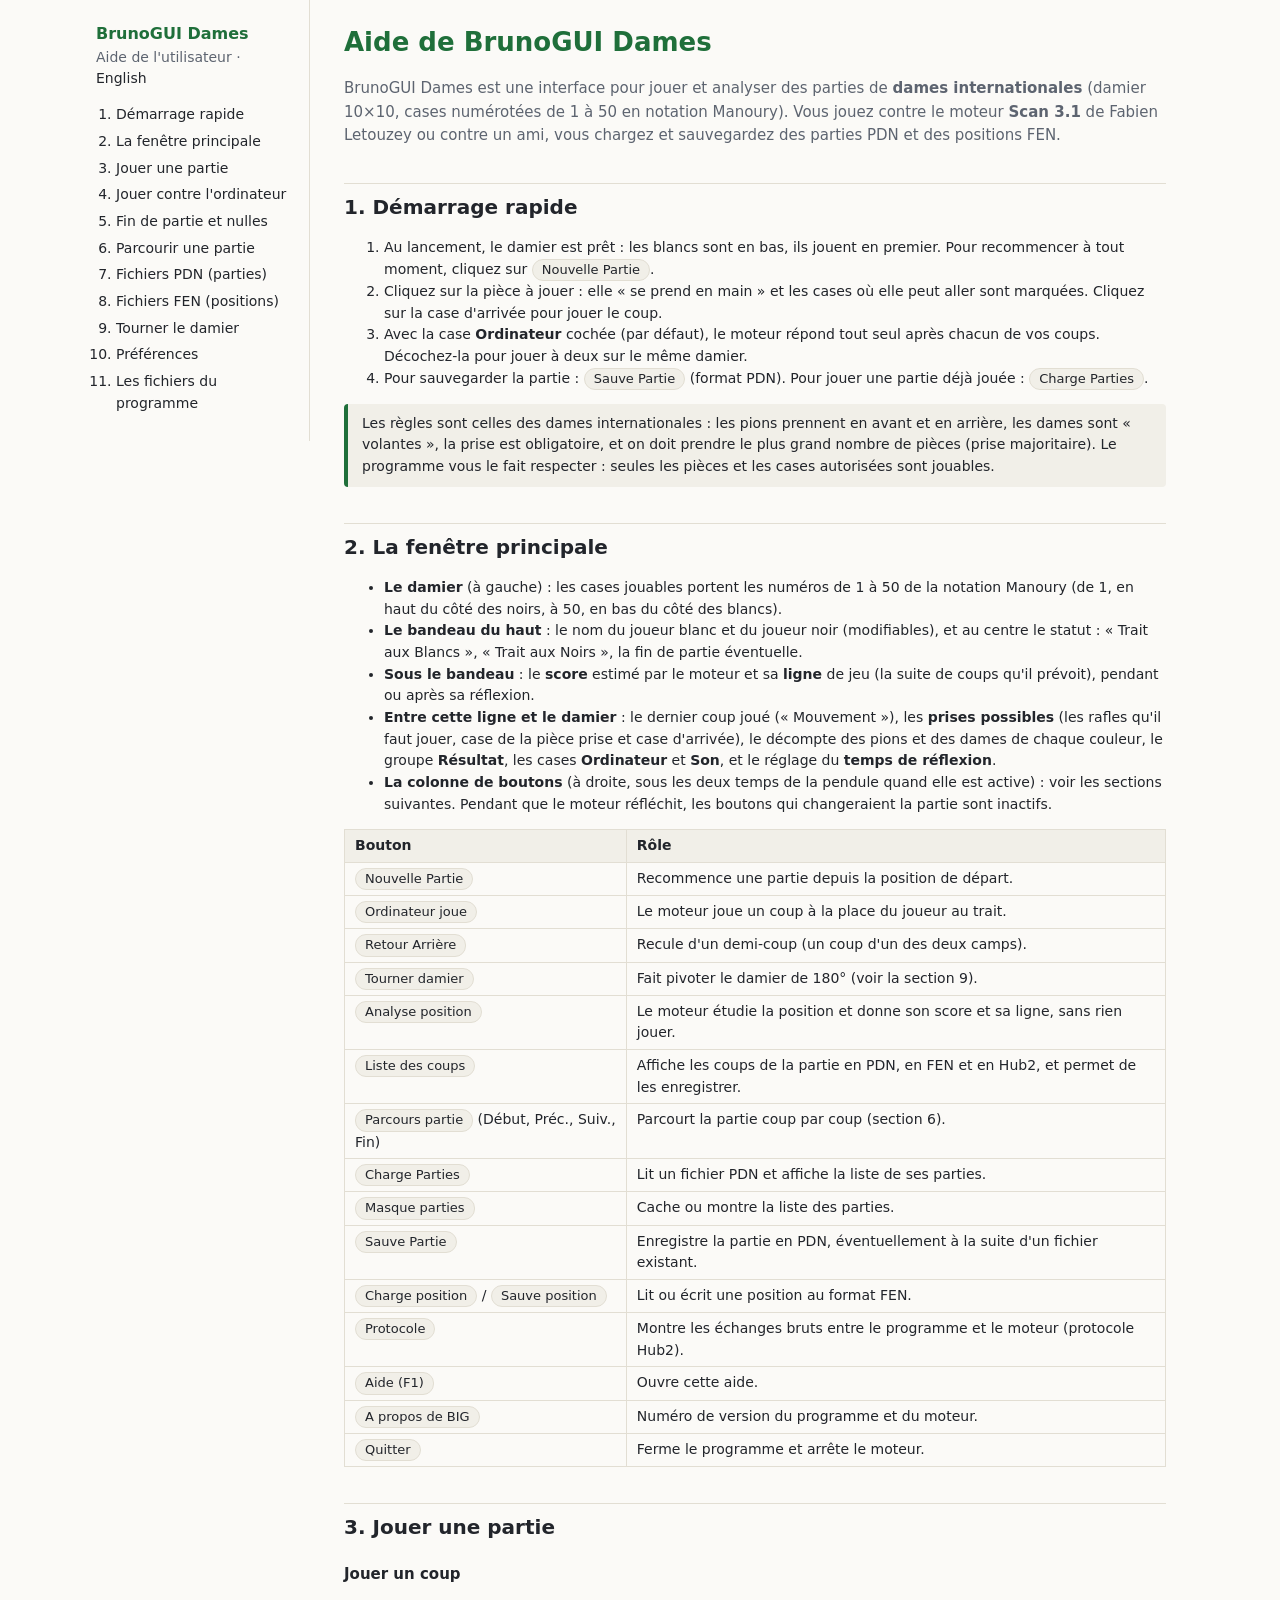
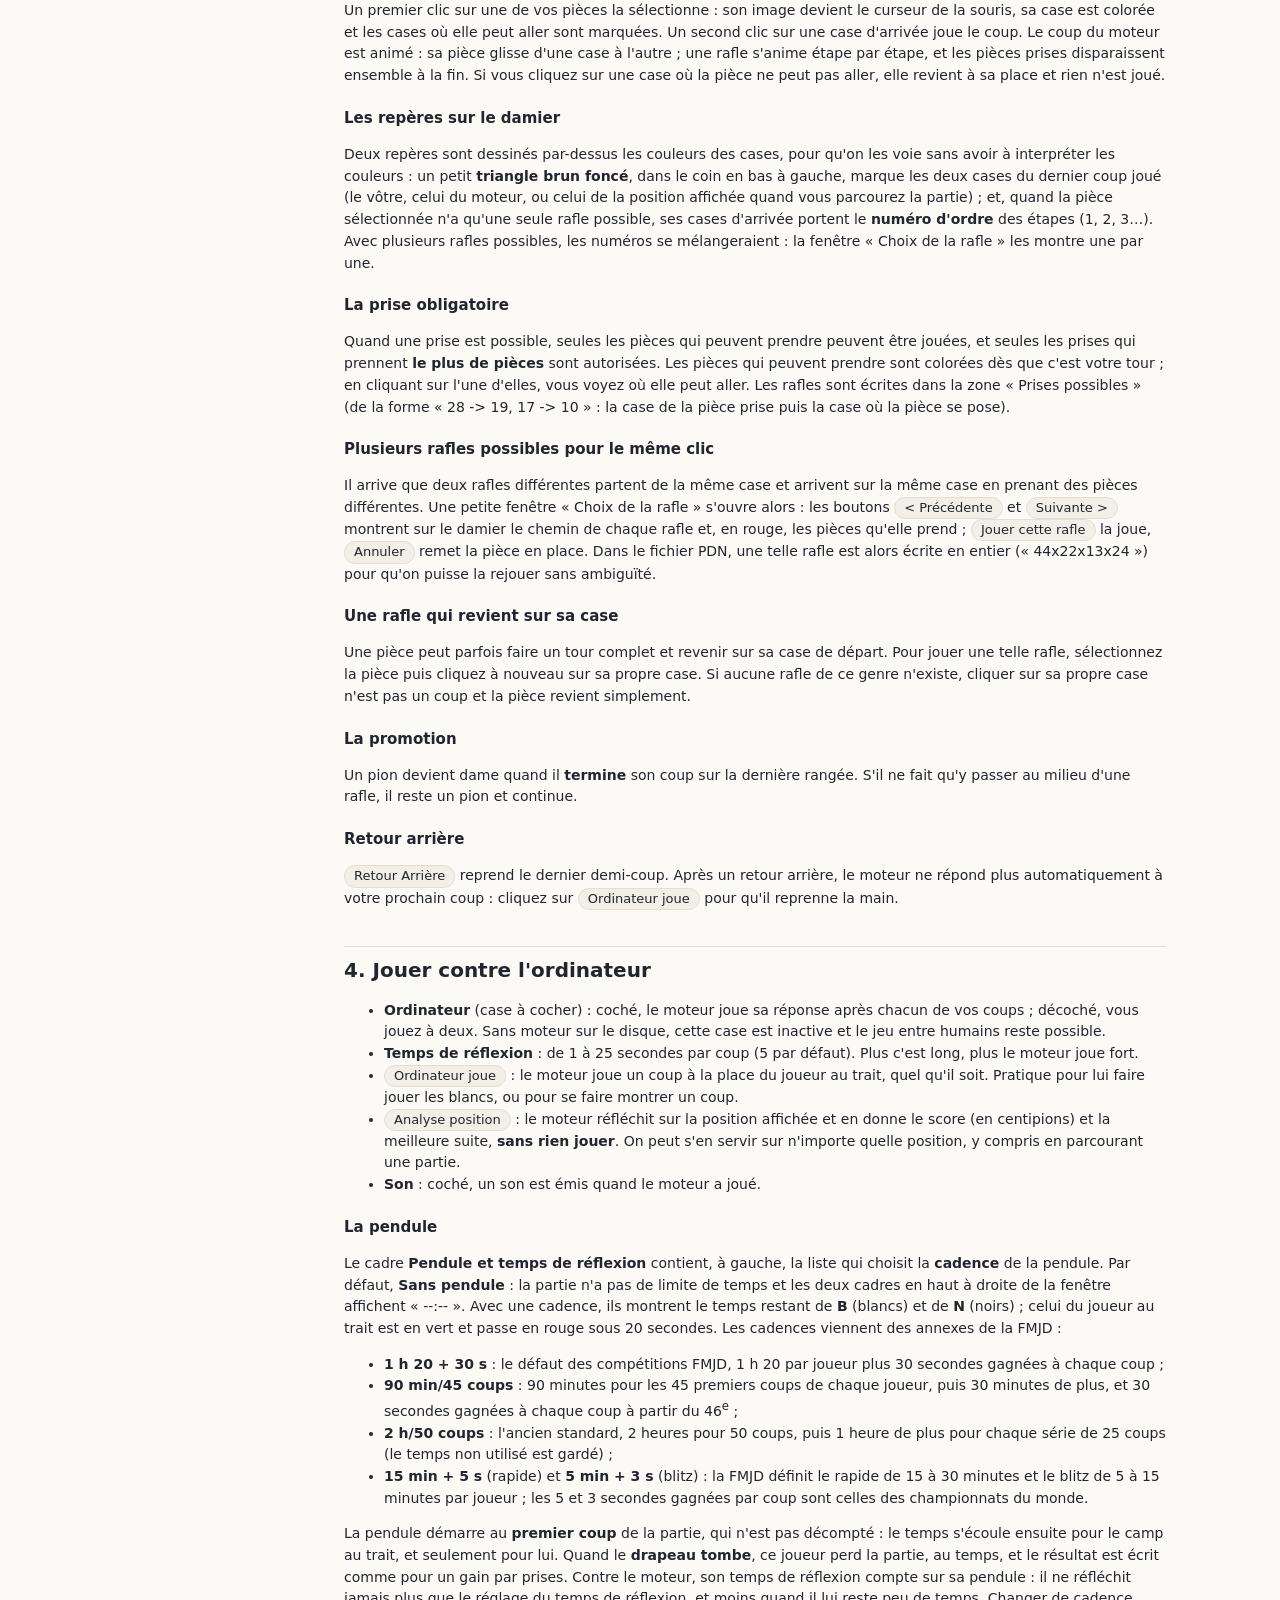
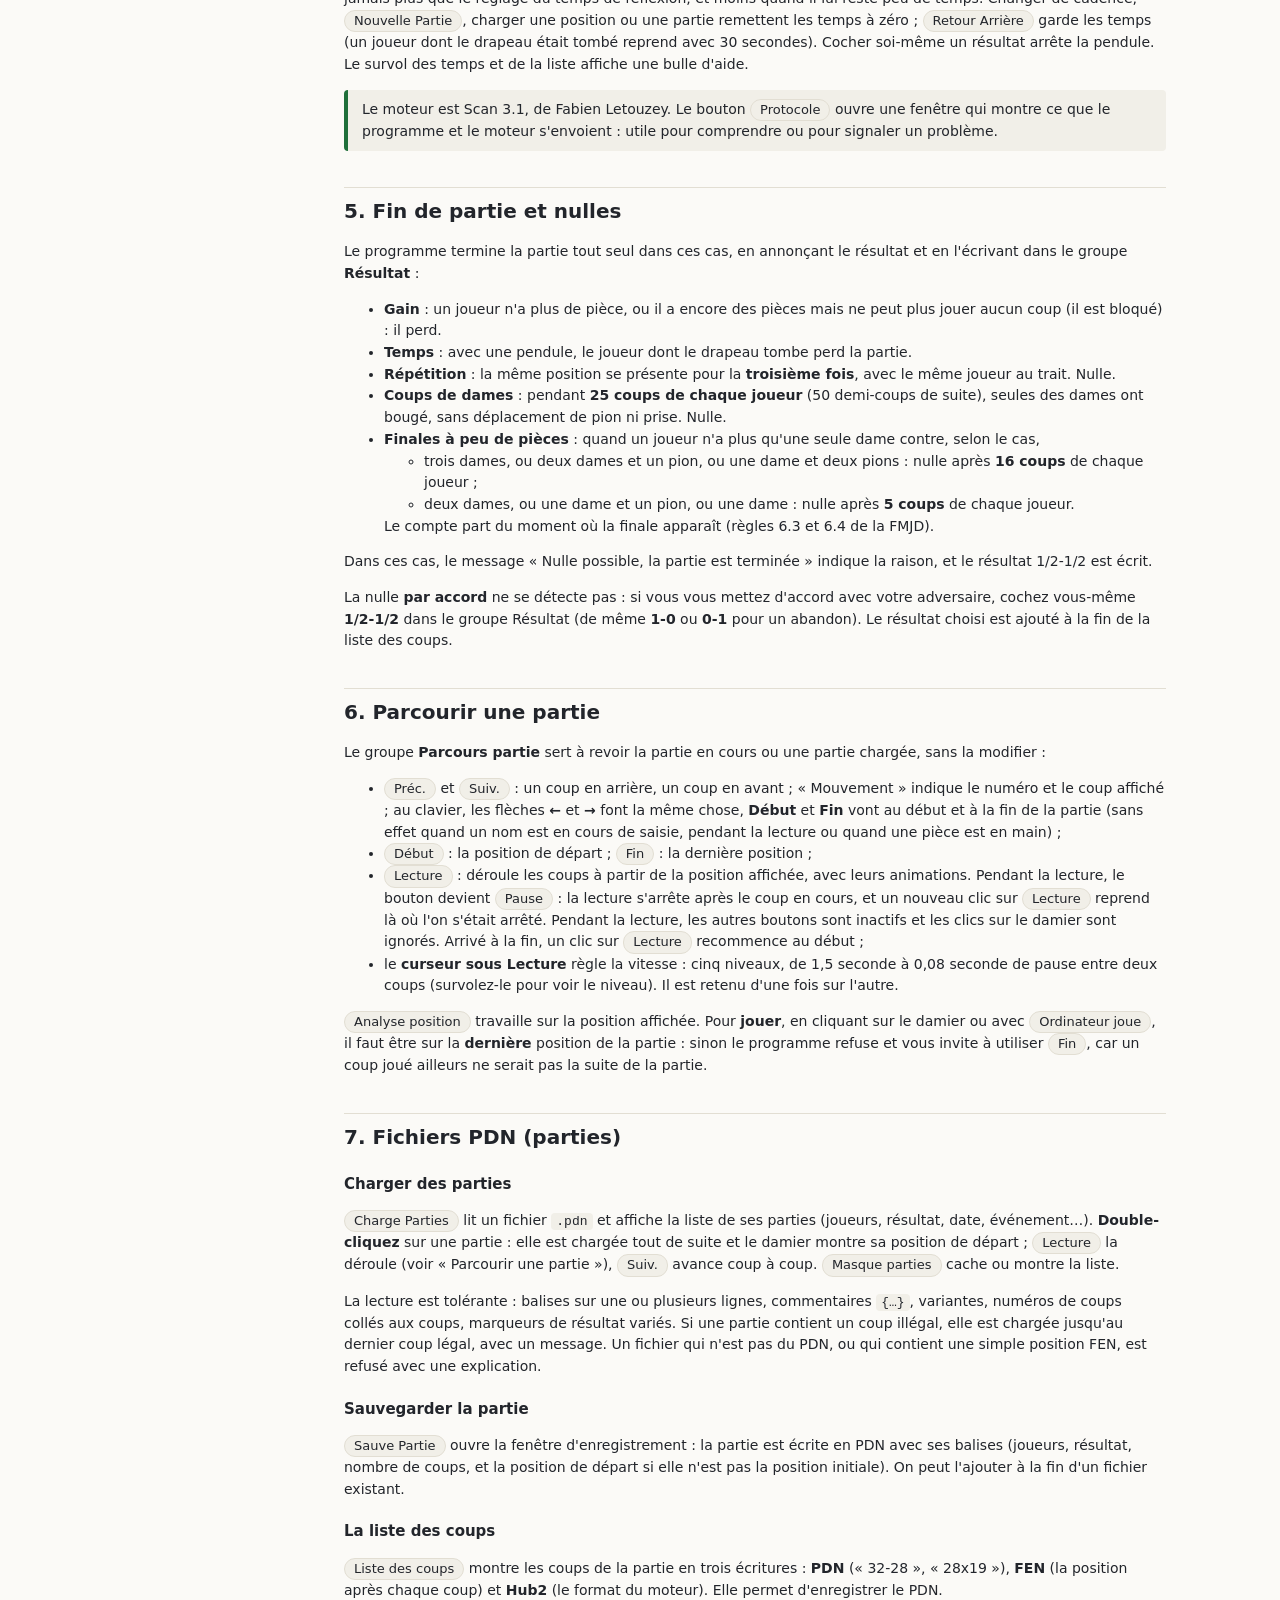
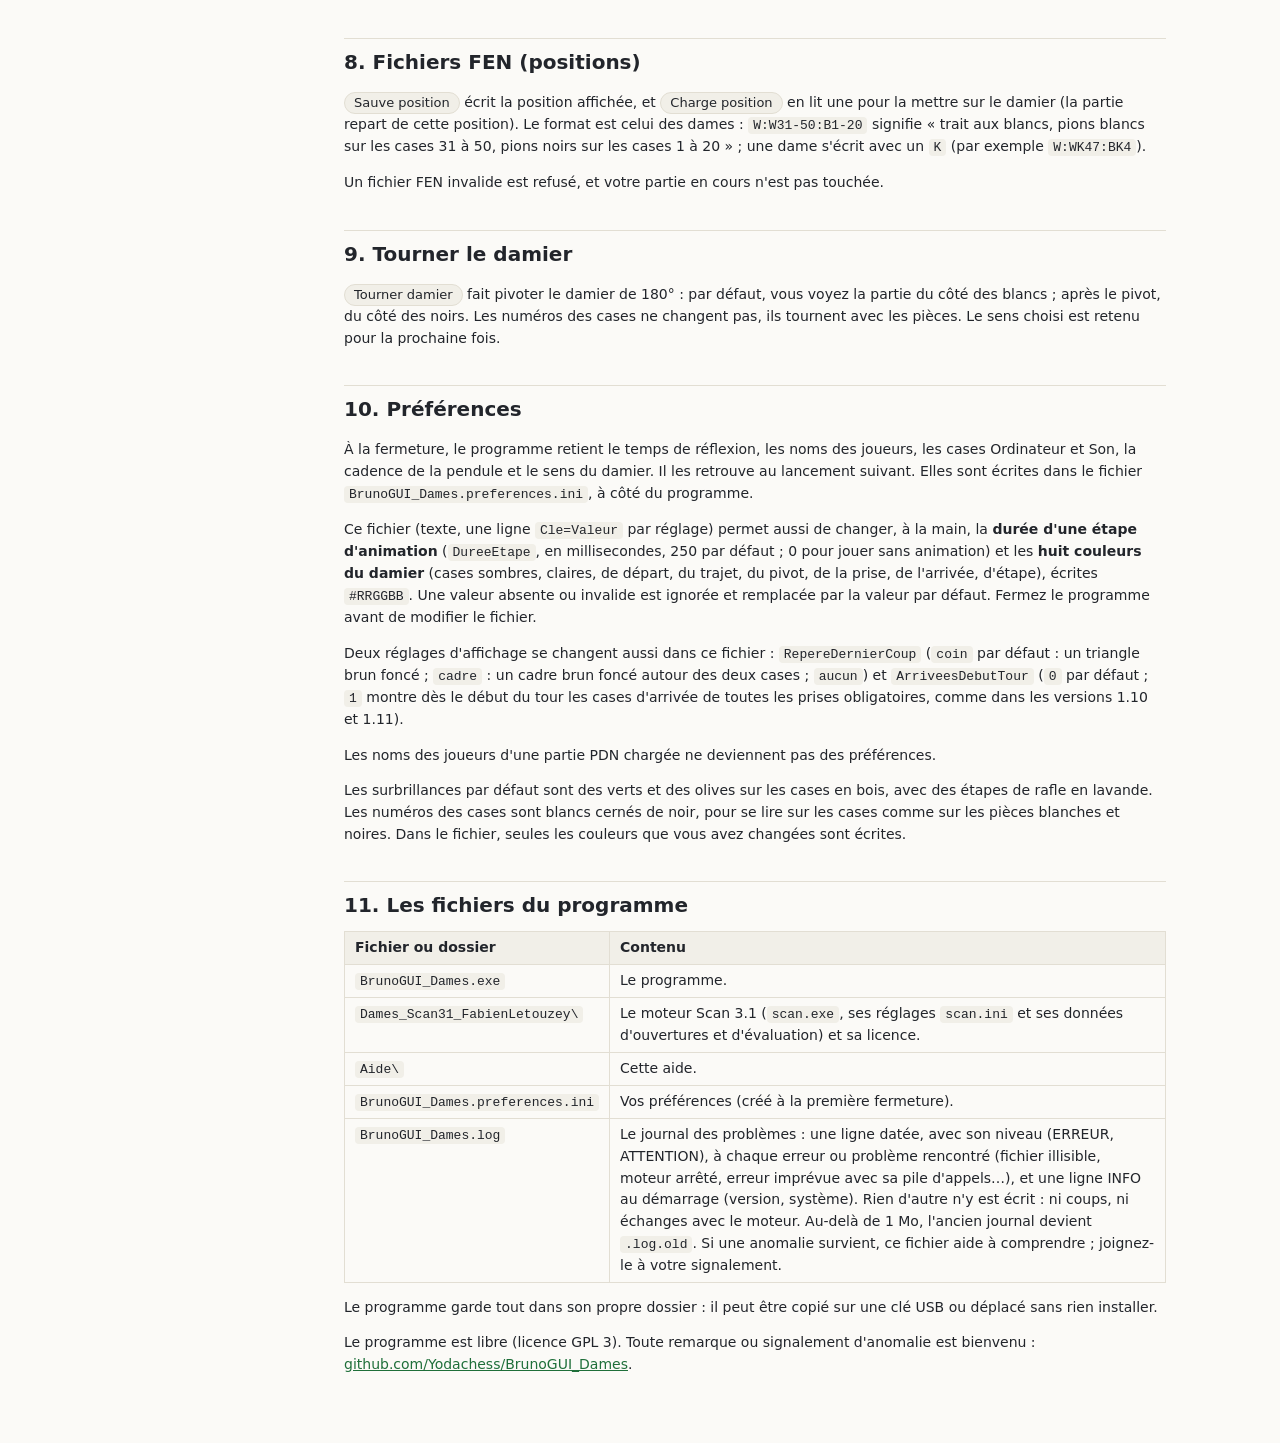
==== commit a351054b: "Journal des problemes (BrunoGUI_Dames.log) ; clic sur une case claire ignore - Journal : niveaux [ER" ====
--- a/Aide/fr/index.html
+++ b/Aide/fr/index.html
@@ -169,7 +169,7 @@
     <tr><td><span class="fichier">Dames_Scan31_FabienLetouzey\</span></td><td>Le moteur Scan 3.1 (<code>scan.exe</code>, ses réglages <code>scan.ini</code> et ses données d'ouvertures et d'évaluation) et sa licence.</td></tr>
     <tr><td><span class="fichier">Aide\</span></td><td>Cette aide.</td></tr>
     <tr><td><span class="fichier">BrunoGUI_Dames.preferences.ini</span></td><td>Vos préférences (créé à la première fermeture).</td></tr>
-    <tr><td><span class="fichier">Journal.log</span></td><td>Le journal des anomalies : une ligne datée à chaque problème rencontré (fichier illisible, moteur arrêté, erreur imprévue…). Si une anomalie survient, ce fichier aide à comprendre ; joignez-le à votre signalement.</td></tr>
+    <tr><td><span class="fichier">BrunoGUI_Dames.log</span></td><td>Le journal des problèmes : une ligne datée, avec son niveau (ERREUR, ATTENTION), à chaque erreur ou problème rencontré (fichier illisible, moteur arrêté, erreur imprévue avec sa pile d'appels…), et une ligne INFO au démarrage (version, système). Rien d'autre n'y est écrit : ni coups, ni échanges avec le moteur. Au-delà de 1 Mo, l'ancien journal devient <code>.log.old</code>. Si une anomalie survient, ce fichier aide à comprendre ; joignez-le à votre signalement.</td></tr>
 </table>
 <p>Le programme garde tout dans son propre dossier : il peut être copié sur une clé USB ou déplacé sans rien installer.</p>
 <p>Le programme est libre (licence GPL 3). Toute remarque ou signalement d'anomalie est bienvenu : <a href="https://github.com/Yodachess/BrunoGUI_Dames">github.com/Yodachess/BrunoGUI_Dames</a>.</p>
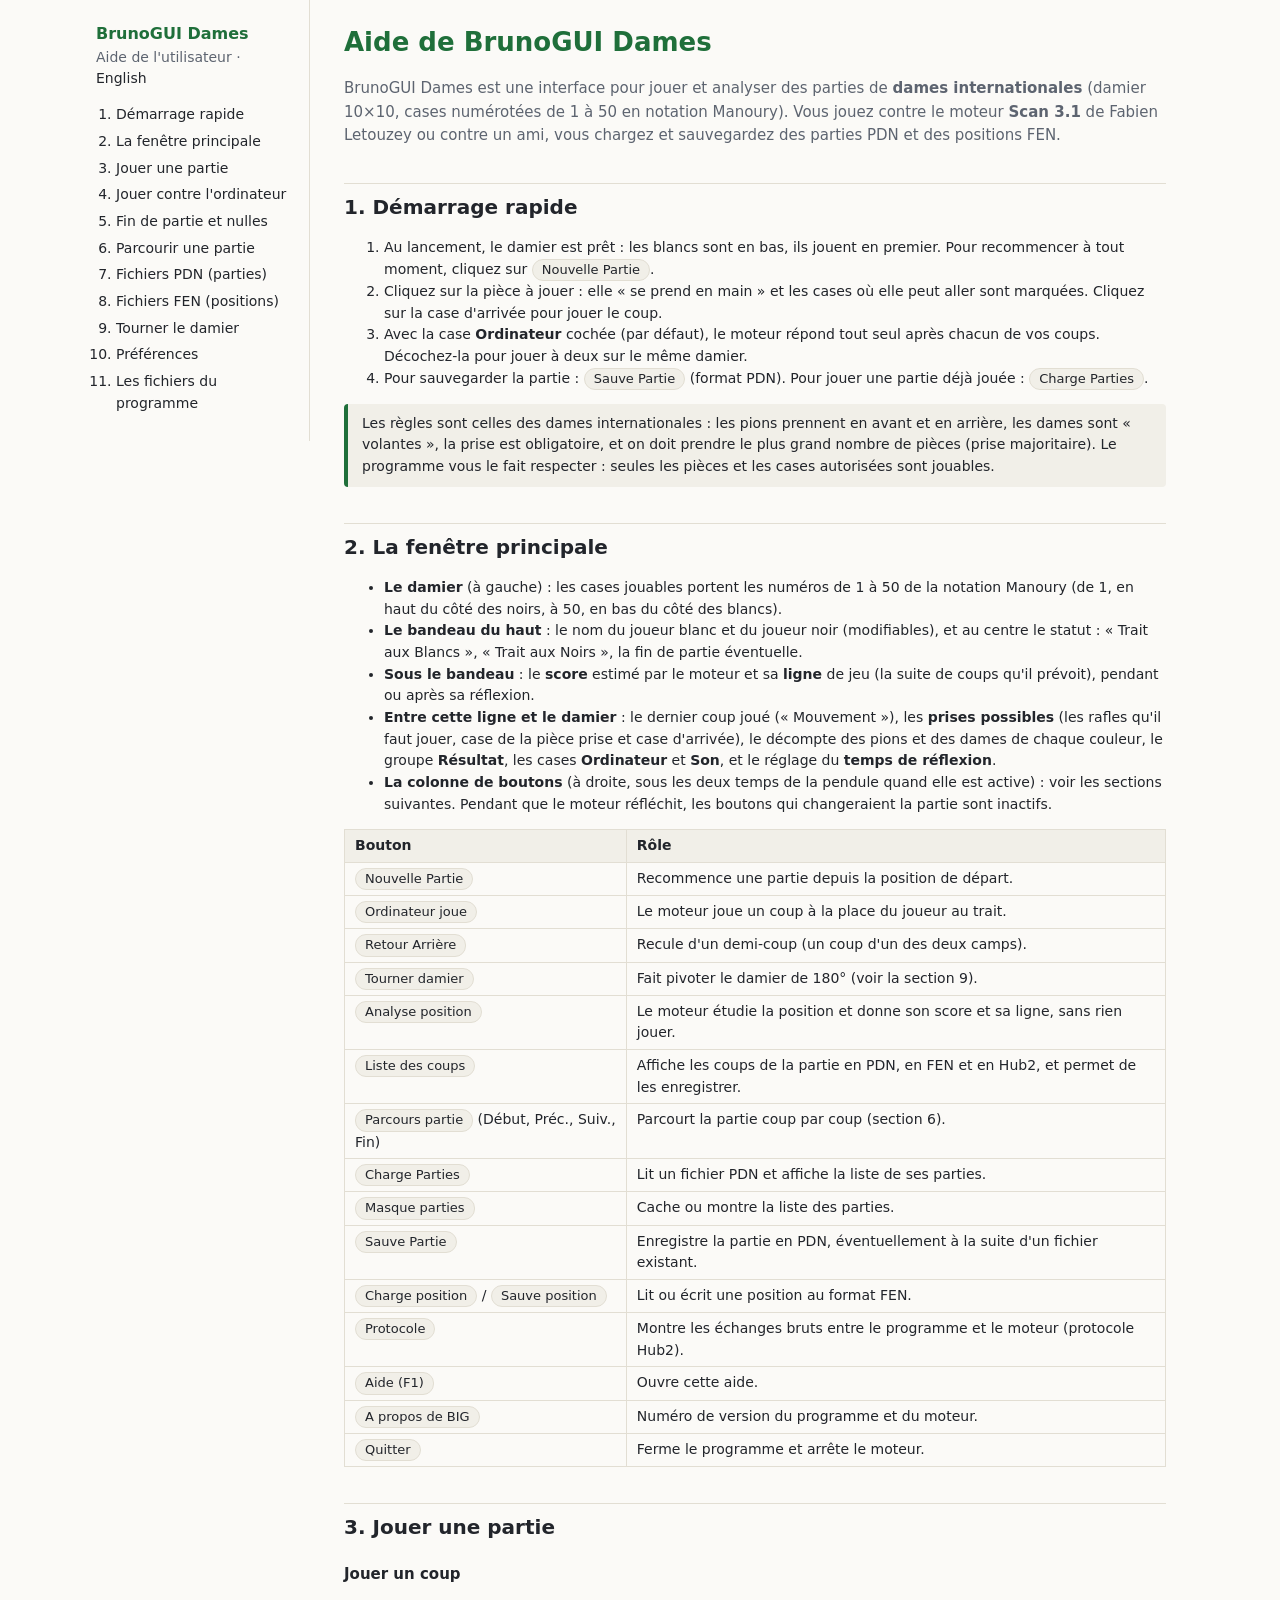
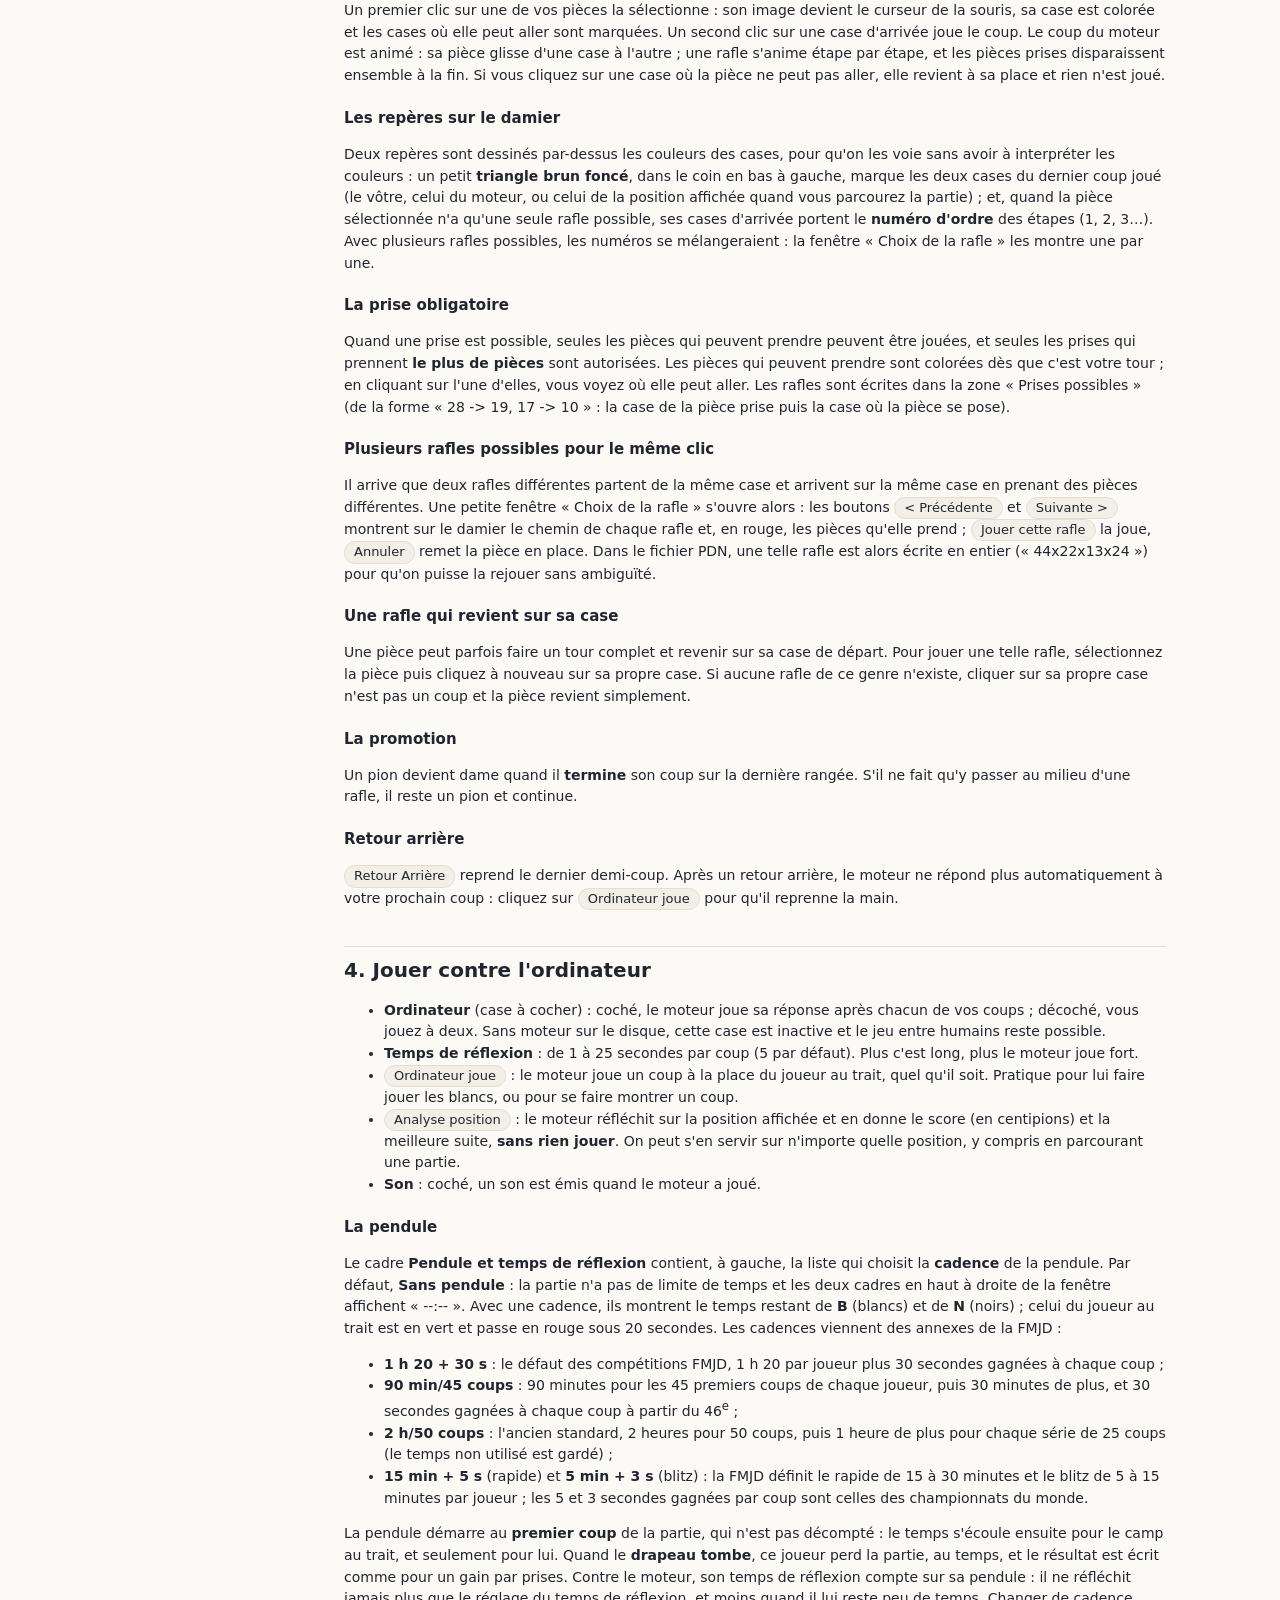
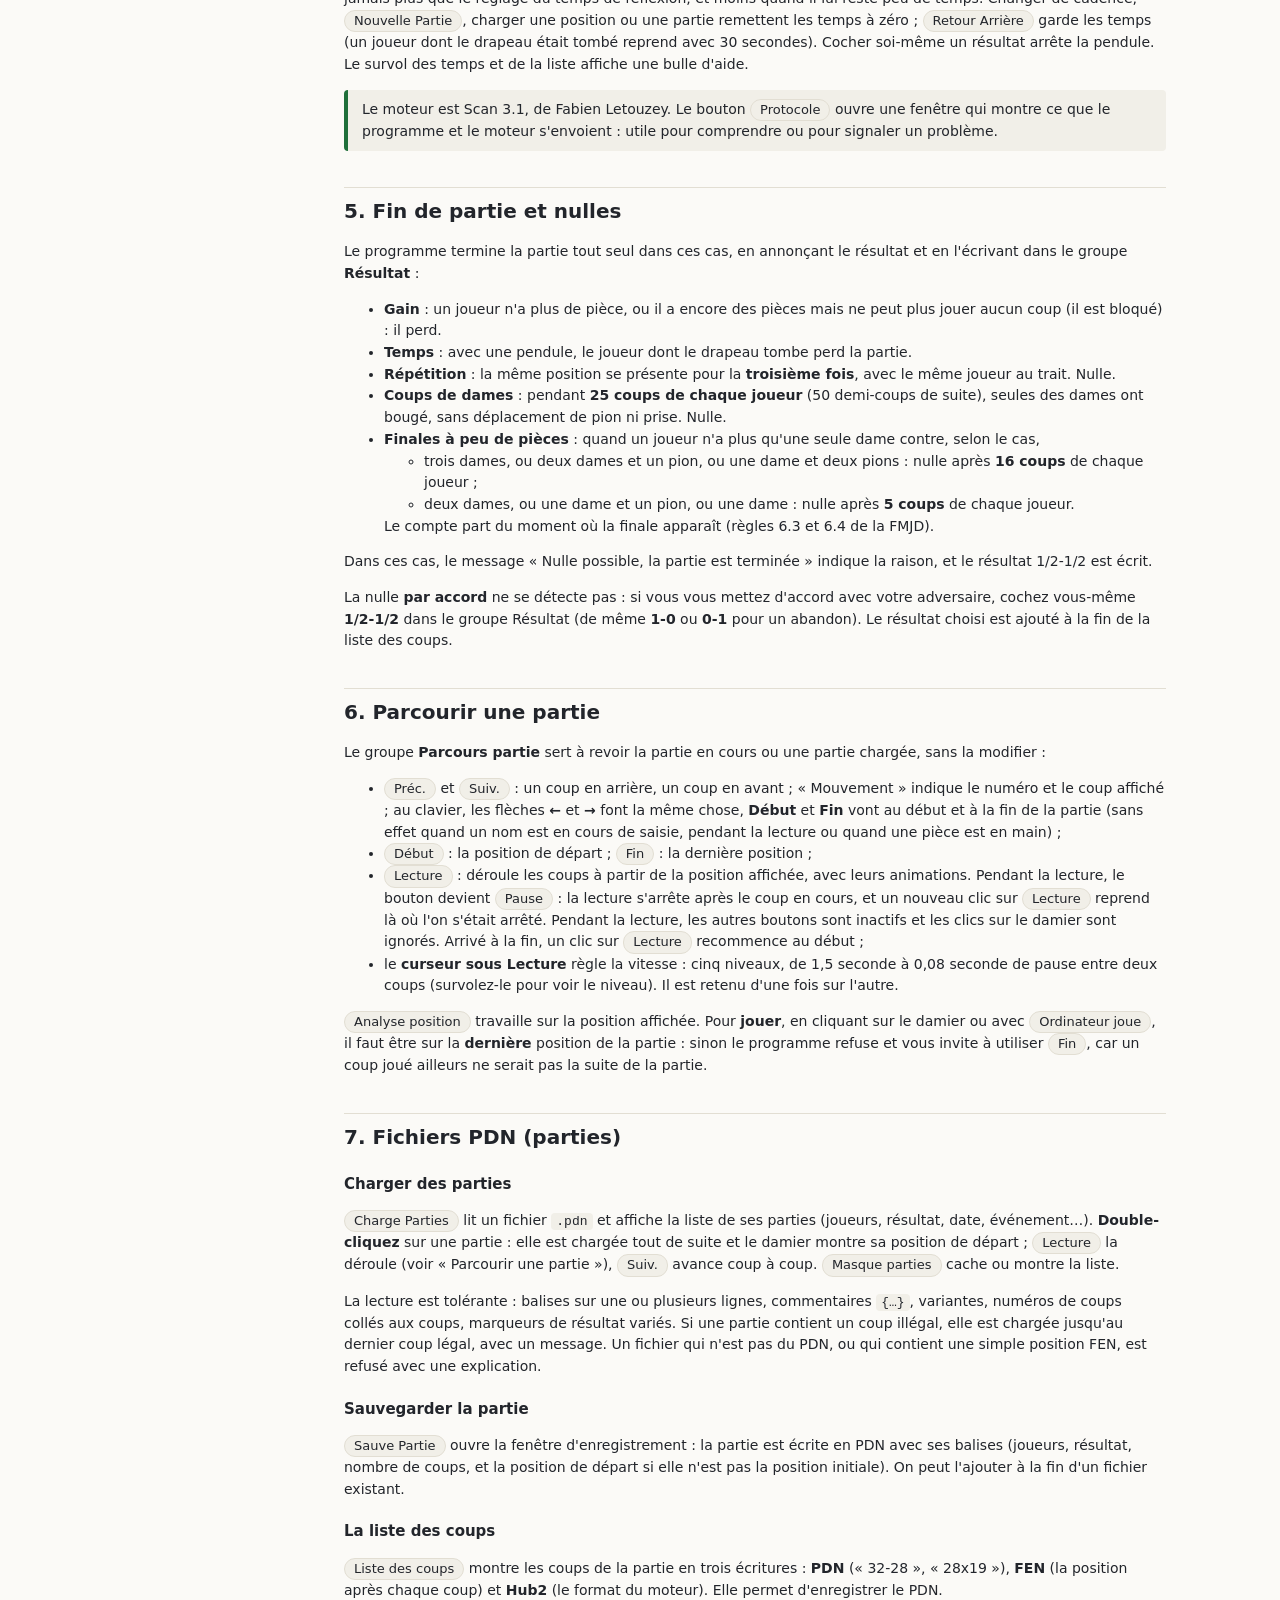
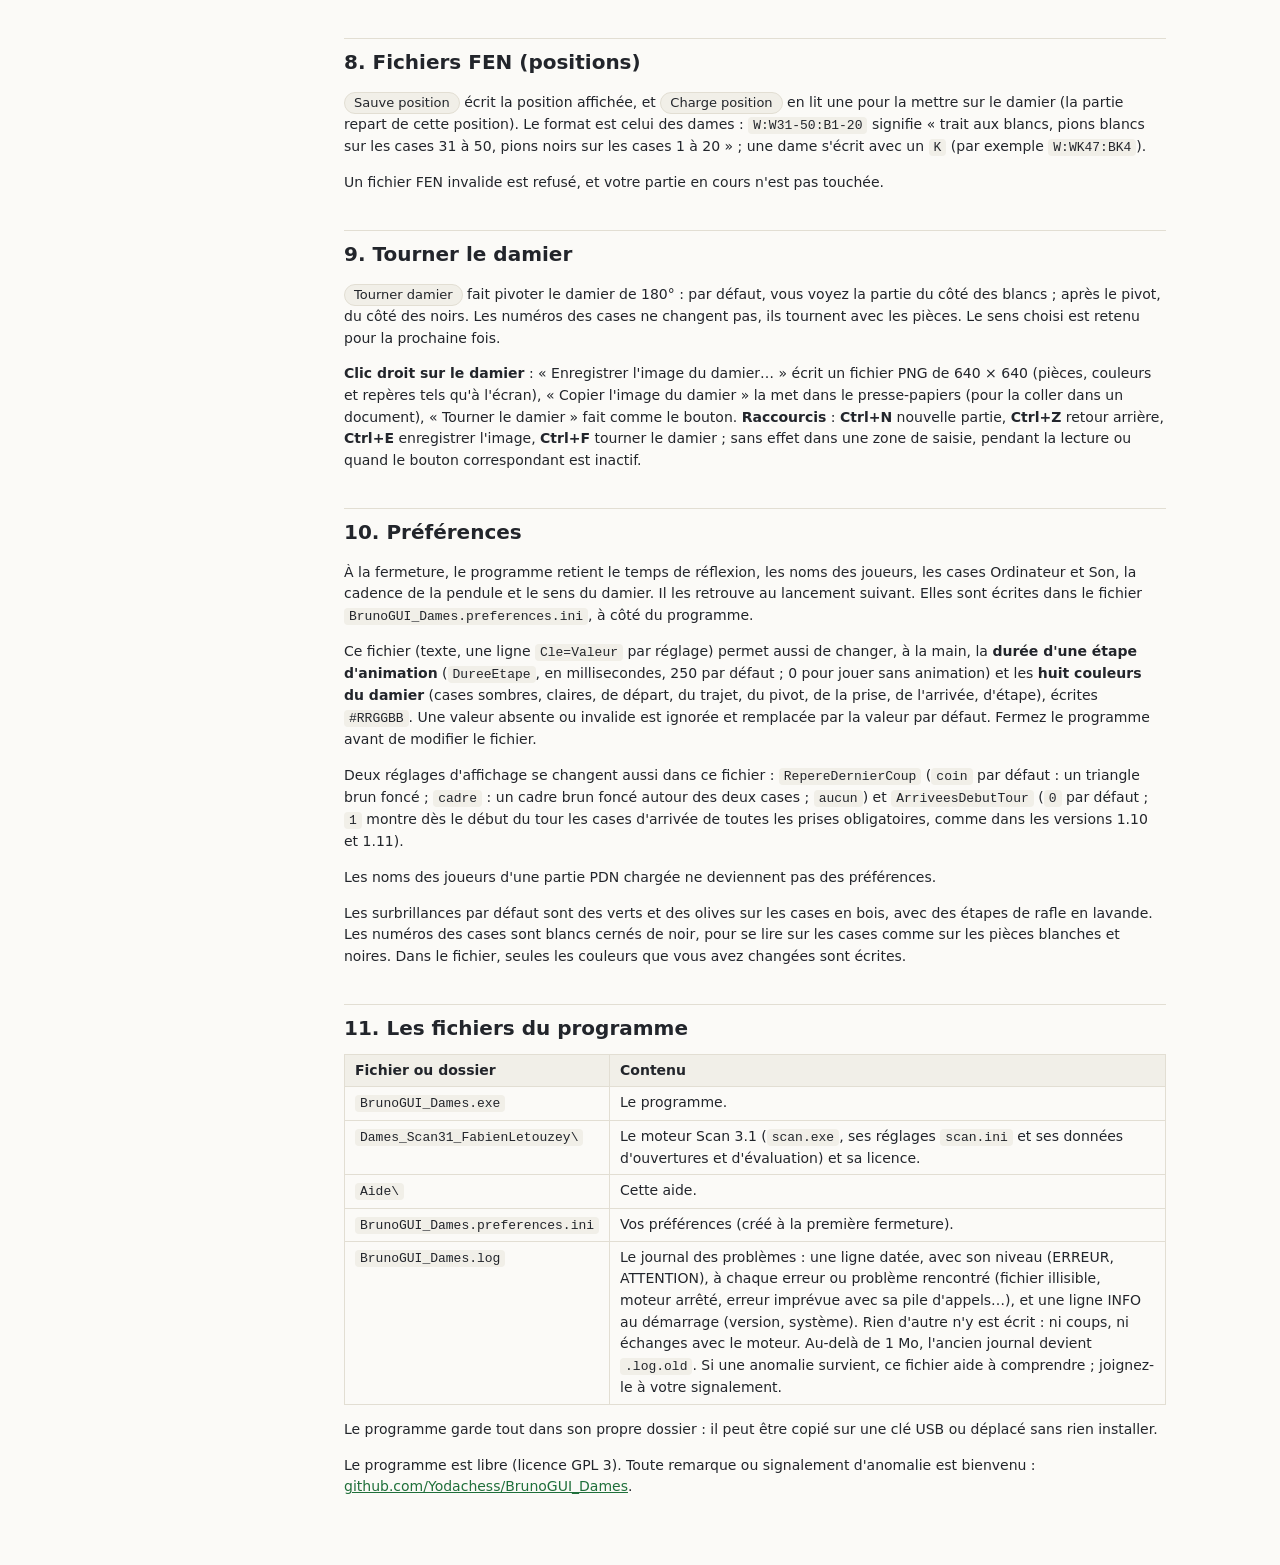
==== commit f31a4fa5: "Raccourcis clavier et image du damier Ctrl+N (nouvelle partie), Ctrl+Z (retour arrière), Ctrl+F (tou" ====
--- a/Aide/fr/index.html
+++ b/Aide/fr/index.html
@@ -152,6 +152,7 @@
 <!-- ═══════════════════════════════════════════════════════════════ -->
 <h2 id="damier">9. Tourner le damier</h2>
 <p><span class="bouton">Tourner damier</span> fait pivoter le damier de 180° : par défaut, vous voyez la partie du côté des blancs ; après le pivot, du côté des noirs. Les numéros des cases ne changent pas, ils tournent avec les pièces. Le sens choisi est retenu pour la prochaine fois.</p>
+<p><b>Clic droit sur le damier</b> : « Enregistrer l'image du damier… » écrit un fichier PNG de 640 × 640 (pièces, couleurs et repères tels qu'à l'écran), « Copier l'image du damier » la met dans le presse-papiers (pour la coller dans un document), « Tourner le damier » fait comme le bouton. <b>Raccourcis</b> : <b>Ctrl+N</b> nouvelle partie, <b>Ctrl+Z</b> retour arrière, <b>Ctrl+E</b> enregistrer l'image, <b>Ctrl+F</b> tourner le damier ; sans effet dans une zone de saisie, pendant la lecture ou quand le bouton correspondant est inactif.</p>
 
 <!-- ═══════════════════════════════════════════════════════════════ -->
 <h2 id="preferences">10. Préférences</h2>
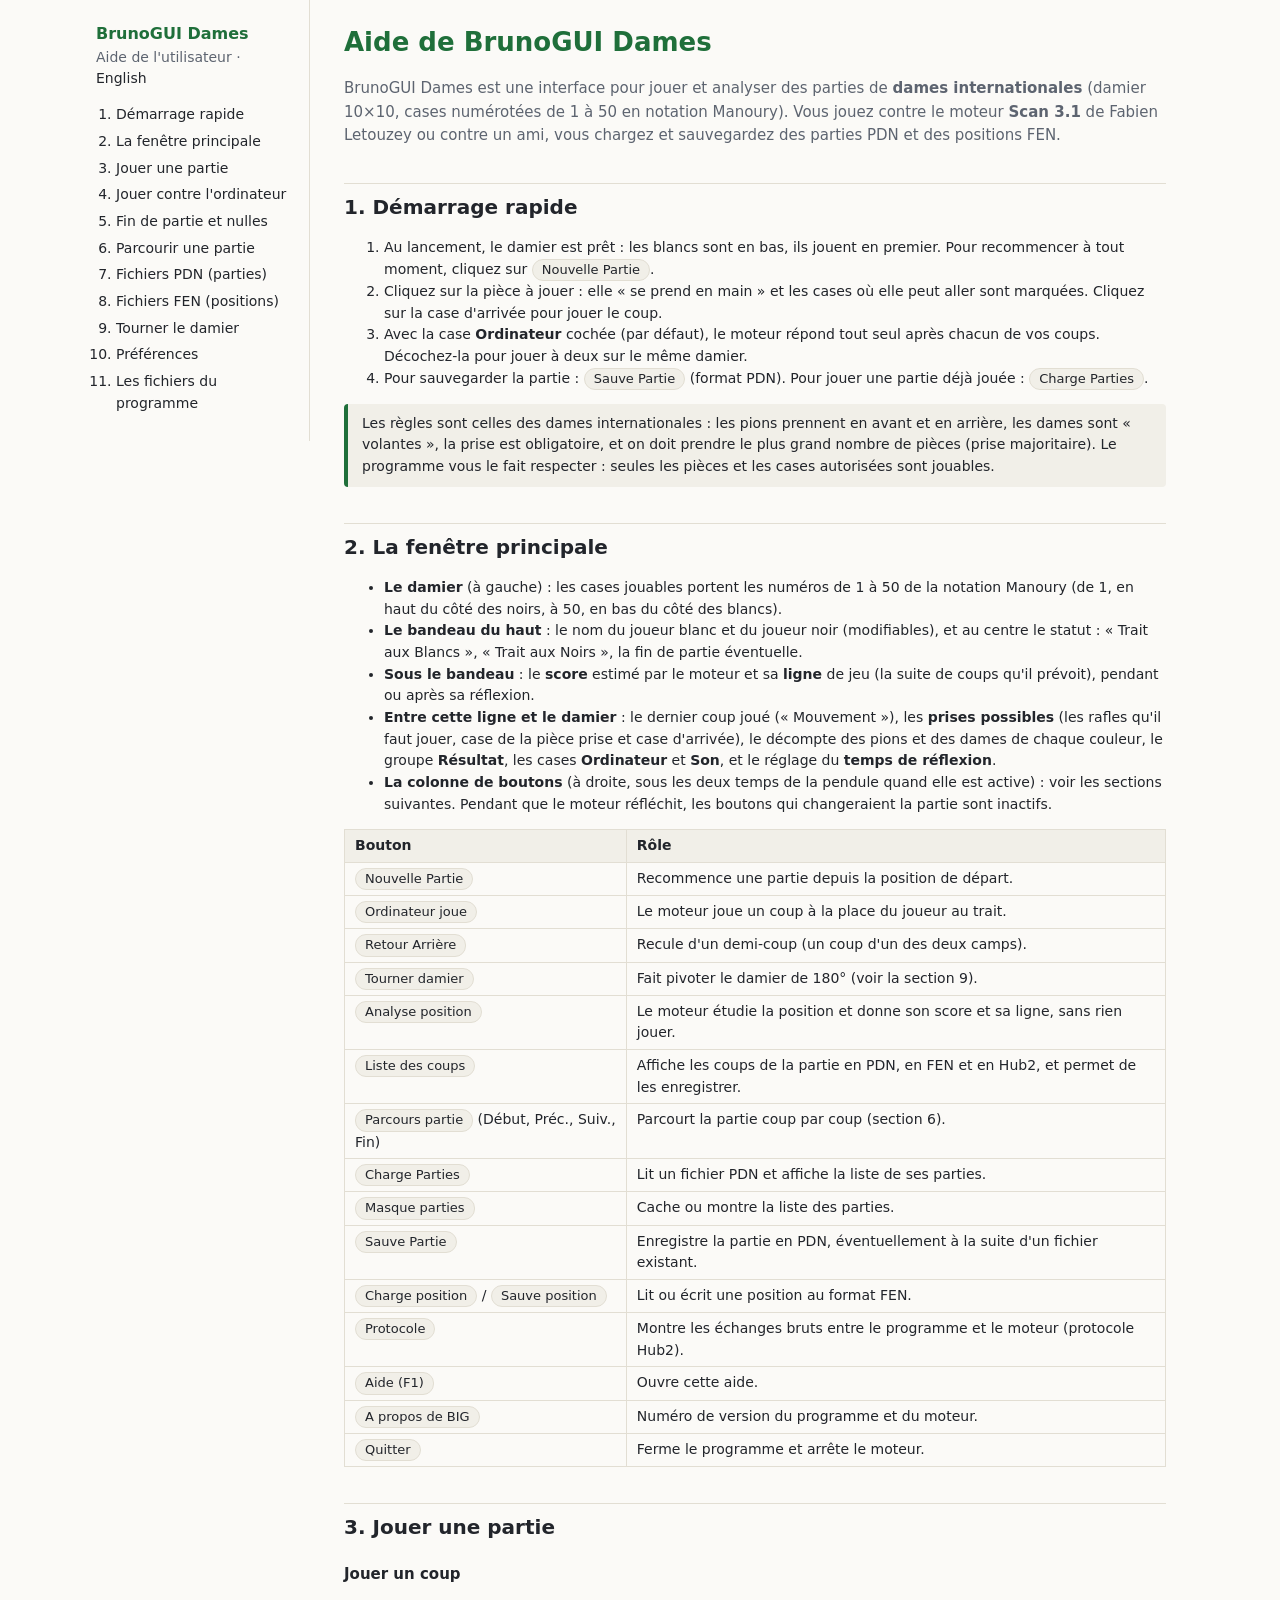
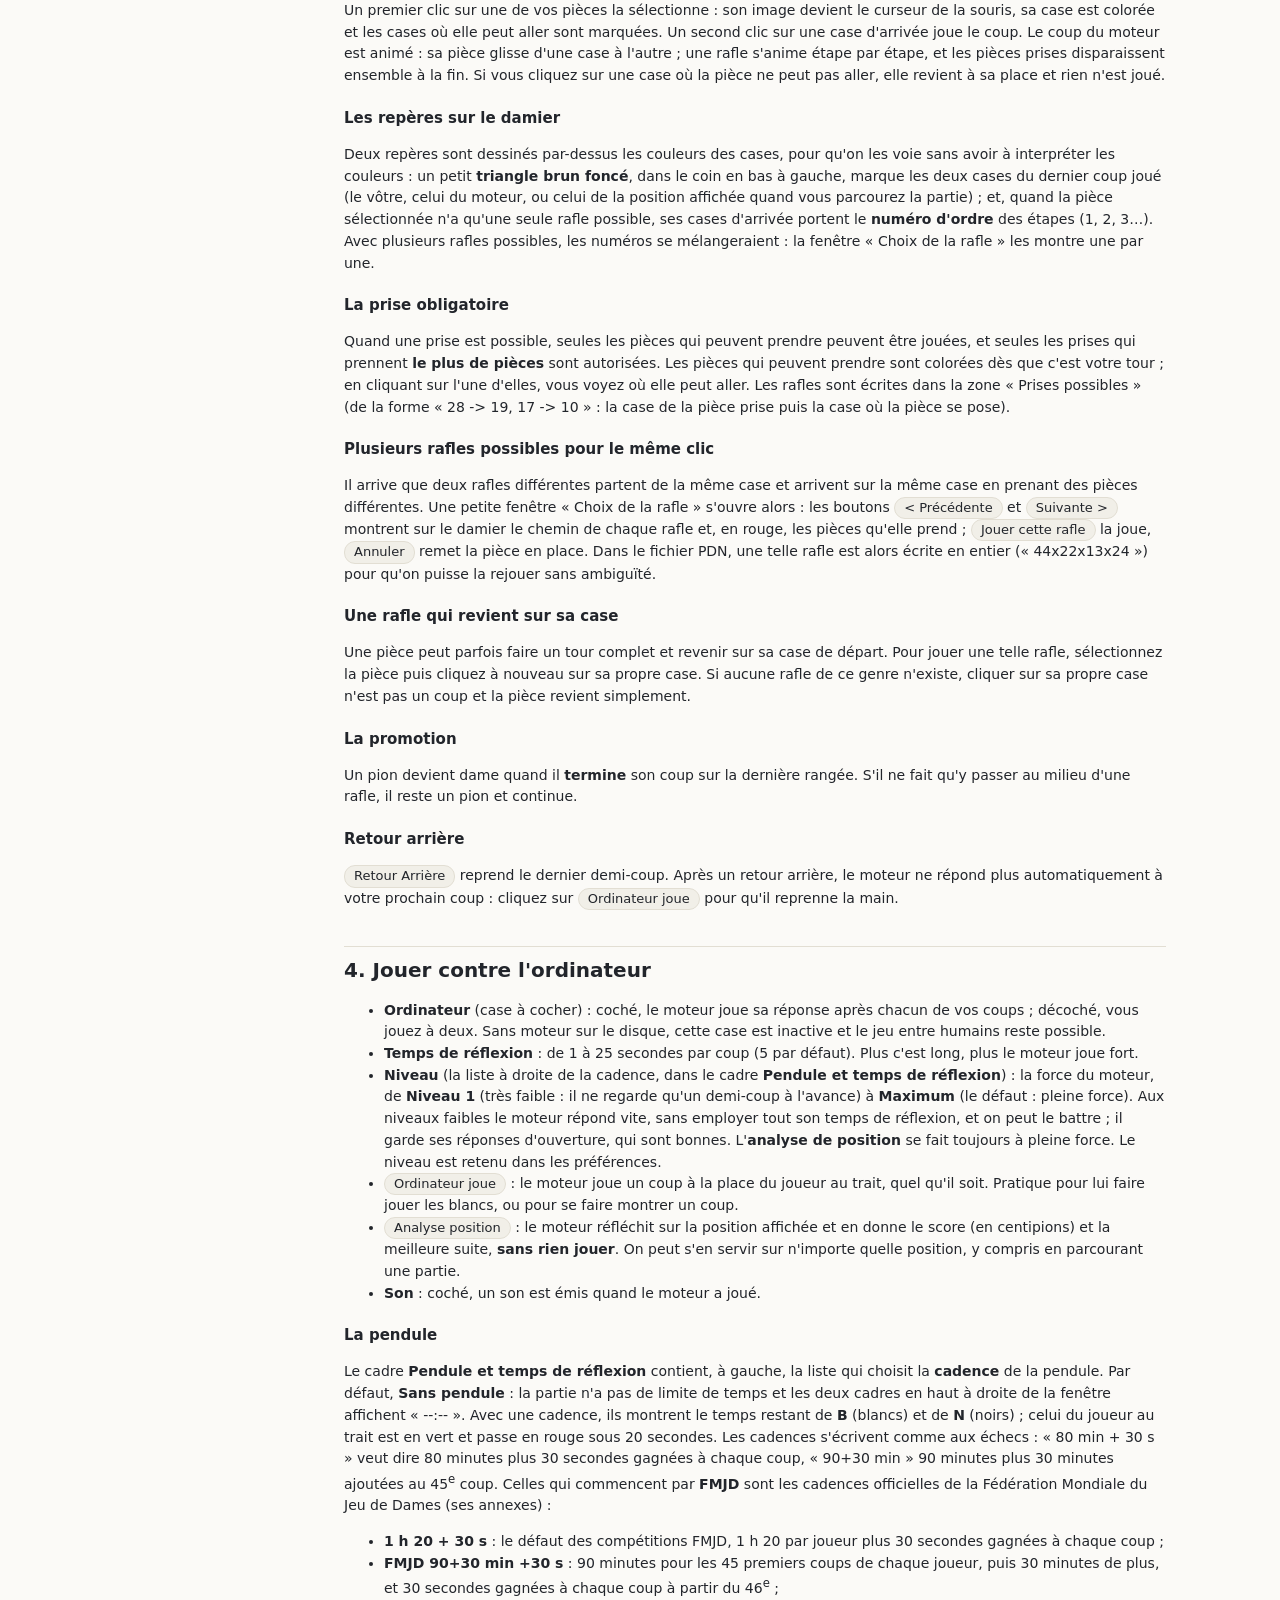
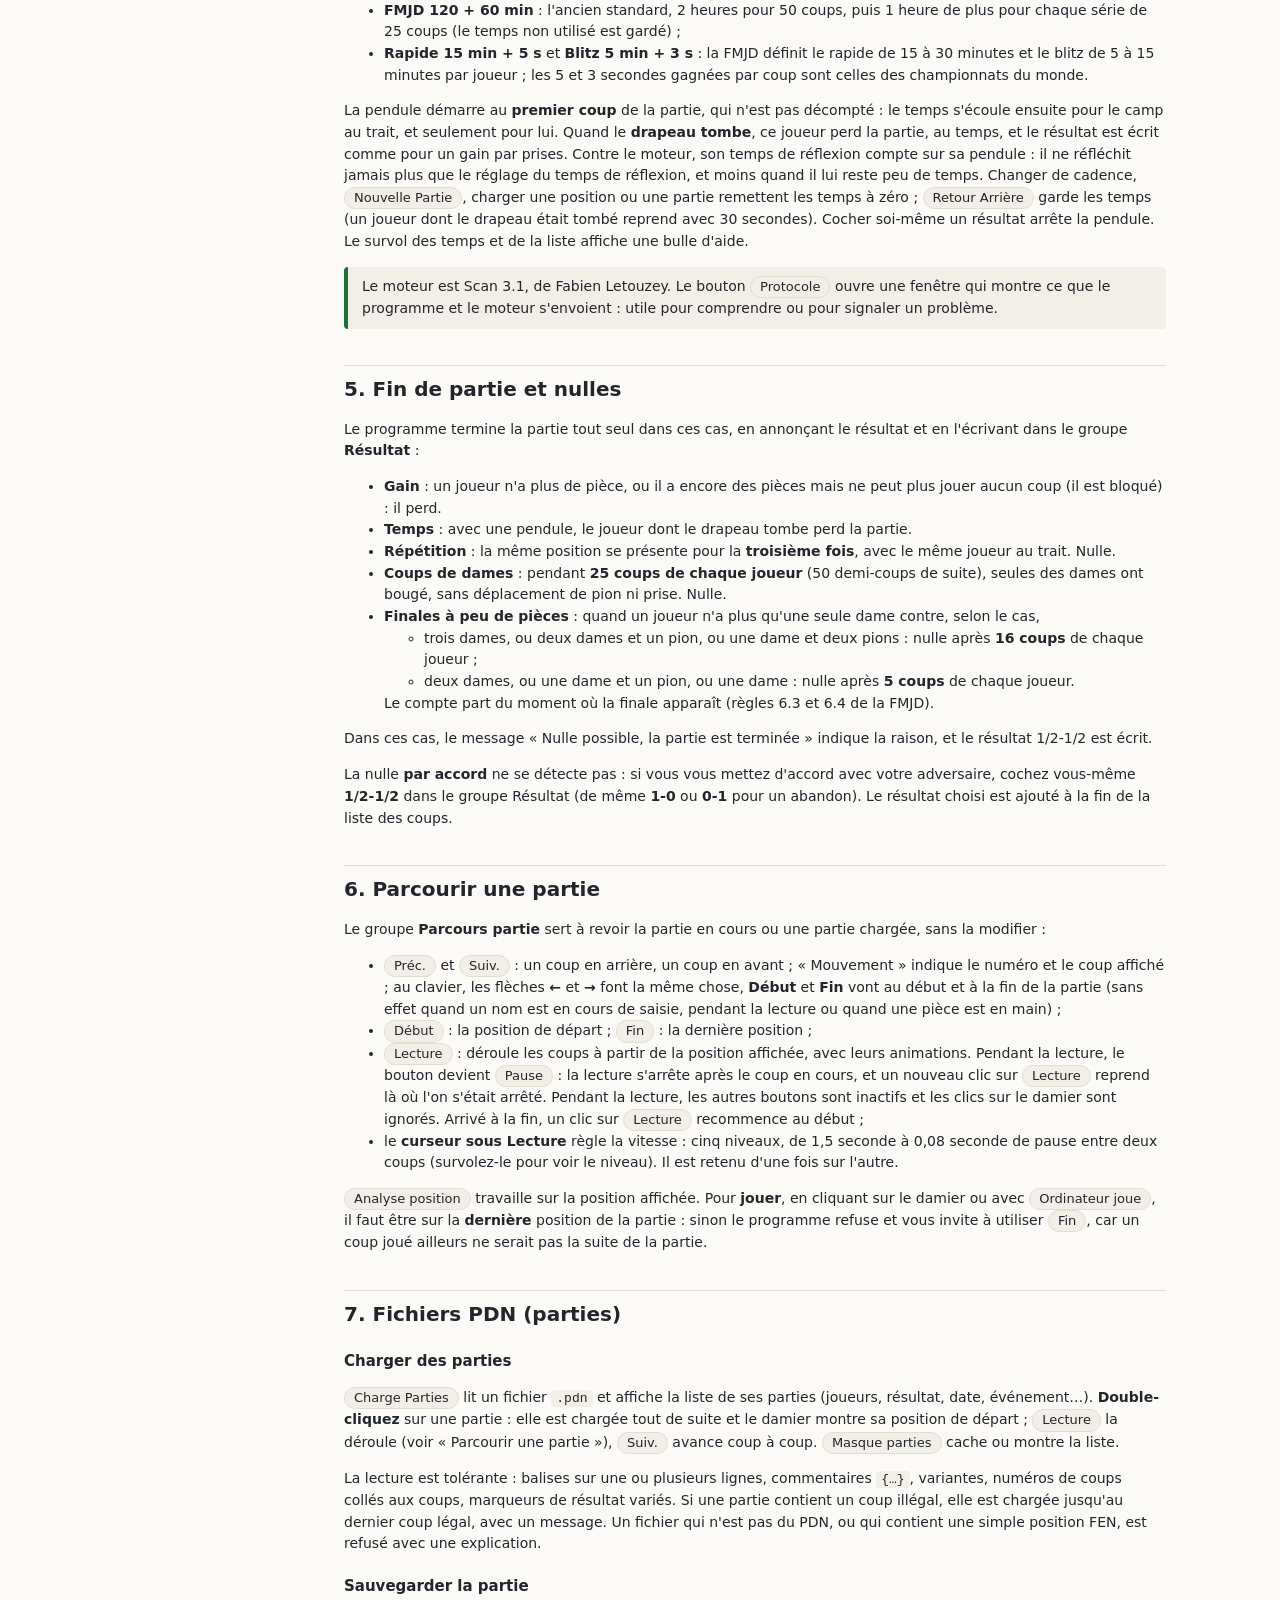
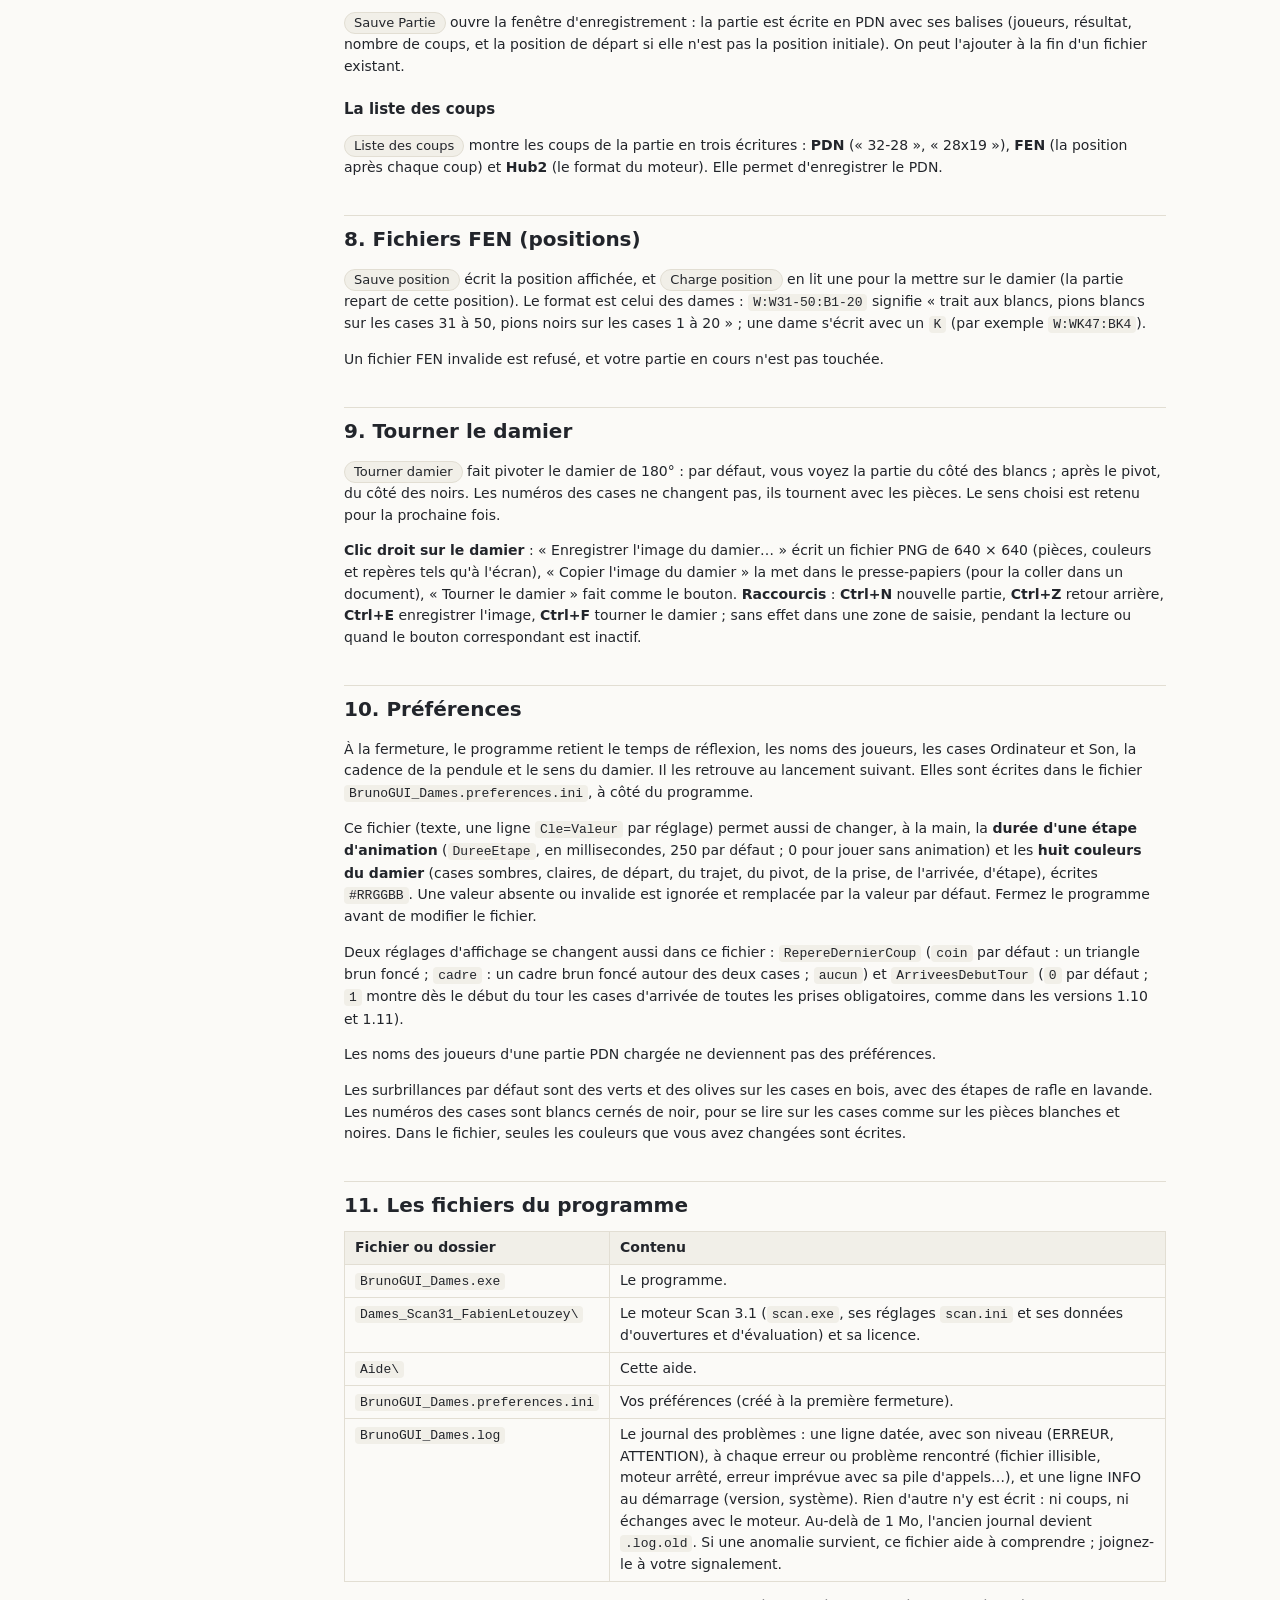
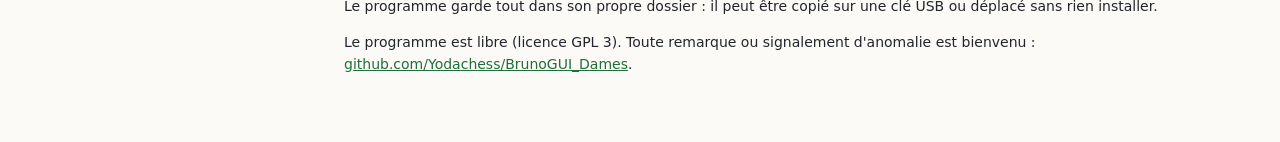
==== commit 57e77dfc: "Force du moteur réglable et cadences de la pendule plus claires Liste « Niveau » (1 à Maximum) qui l" ====
--- a/Aide/fr/index.html
+++ b/Aide/fr/index.html
@@ -1,4 +1,4 @@
-<!DOCTYPE html>
+﻿<!DOCTYPE html>
 <html lang="fr">
 <head>
 <meta charset="utf-8">
@@ -90,17 +90,18 @@
 <ul>
     <li><b>Ordinateur</b> (case à cocher) : coché, le moteur joue sa réponse après chacun de vos coups ; décoché, vous jouez à deux. Sans moteur sur le disque, cette case est inactive et le jeu entre humains reste possible.</li>
     <li><b>Temps de réflexion</b> : de 1 à 25 secondes par coup (5 par défaut). Plus c'est long, plus le moteur joue fort.</li>
+    <li><b>Niveau</b> (la liste à droite de la cadence, dans le cadre <b>Pendule et temps de réflexion</b>) : la force du moteur, de <b>Niveau 1</b> (très faible : il ne regarde qu'un demi-coup à l'avance) à <b>Maximum</b> (le défaut : pleine force). Aux niveaux faibles le moteur répond vite, sans employer tout son temps de réflexion, et on peut le battre ; il garde ses réponses d'ouverture, qui sont bonnes. L'<b>analyse de position</b> se fait toujours à pleine force. Le niveau est retenu dans les préférences.</li>
     <li><span class="bouton">Ordinateur joue</span> : le moteur joue un coup à la place du joueur au trait, quel qu'il soit. Pratique pour lui faire jouer les blancs, ou pour se faire montrer un coup.</li>
     <li><span class="bouton">Analyse position</span> : le moteur réfléchit sur la position affichée et en donne le score (en centipions) et la meilleure suite, <b>sans rien jouer</b>. On peut s'en servir sur n'importe quelle position, y compris en parcourant une partie.</li>
     <li><b>Son</b> : coché, un son est émis quand le moteur a joué.</li>
 </ul>
 <h3>La pendule</h3>
-<p>Le cadre <b>Pendule et temps de réflexion</b> contient, à gauche, la liste qui choisit la <b>cadence</b> de la pendule. Par défaut, <b>Sans pendule</b> : la partie n'a pas de limite de temps et les deux cadres en haut à droite de la fenêtre affichent « --:-- ». Avec une cadence, ils montrent le temps restant de <b>B</b> (blancs) et de <b>N</b> (noirs) ; celui du joueur au trait est en vert et passe en rouge sous 20 secondes. Les cadences viennent des annexes de la FMJD :</p>
+<p>Le cadre <b>Pendule et temps de réflexion</b> contient, à gauche, la liste qui choisit la <b>cadence</b> de la pendule. Par défaut, <b>Sans pendule</b> : la partie n'a pas de limite de temps et les deux cadres en haut à droite de la fenêtre affichent « --:-- ». Avec une cadence, ils montrent le temps restant de <b>B</b> (blancs) et de <b>N</b> (noirs) ; celui du joueur au trait est en vert et passe en rouge sous 20 secondes. Les cadences s'écrivent comme aux échecs : « 80 min + 30 s » veut dire 80 minutes plus 30 secondes gagnées à chaque coup, « 90+30 min » 90 minutes plus 30 minutes ajoutées au 45<sup>e</sup> coup. Celles qui commencent par <b>FMJD</b> sont les cadences officielles de la Fédération Mondiale du Jeu de Dames (ses annexes) :</p>
 <ul>
     <li><b>1 h 20 + 30 s</b> : le défaut des compétitions FMJD, 1 h 20 par joueur plus 30 secondes gagnées à chaque coup ;</li>
-    <li><b>90 min/45 coups</b> : 90 minutes pour les 45 premiers coups de chaque joueur, puis 30 minutes de plus, et 30 secondes gagnées à chaque coup à partir du 46<sup>e</sup> ;</li>
-    <li><b>2 h/50 coups</b> : l'ancien standard, 2 heures pour 50 coups, puis 1 heure de plus pour chaque série de 25 coups (le temps non utilisé est gardé) ;</li>
-    <li><b>15 min + 5 s</b> (rapide) et <b>5 min + 3 s</b> (blitz) : la FMJD définit le rapide de 15 à 30 minutes et le blitz de 5 à 15 minutes par joueur ; les 5 et 3 secondes gagnées par coup sont celles des championnats du monde.</li>
+    <li><b>FMJD 90+30 min +30 s</b> : 90 minutes pour les 45 premiers coups de chaque joueur, puis 30 minutes de plus, et 30 secondes gagnées à chaque coup à partir du 46<sup>e</sup> ;</li>
+    <li><b>FMJD 120 + 60 min</b> : l'ancien standard, 2 heures pour 50 coups, puis 1 heure de plus pour chaque série de 25 coups (le temps non utilisé est gardé) ;</li>
+    <li><b>Rapide 15 min + 5 s</b> et <b>Blitz 5 min + 3 s</b> : la FMJD définit le rapide de 15 à 30 minutes et le blitz de 5 à 15 minutes par joueur ; les 5 et 3 secondes gagnées par coup sont celles des championnats du monde.</li>
 </ul>
 <p>La pendule démarre au <b>premier coup</b> de la partie, qui n'est pas décompté : le temps s'écoule ensuite pour le camp au trait, et seulement pour lui. Quand le <b>drapeau tombe</b>, ce joueur perd la partie, au temps, et le résultat est écrit comme pour un gain par prises. Contre le moteur, son temps de réflexion compte sur sa pendule : il ne réfléchit jamais plus que le réglage du temps de réflexion, et moins quand il lui reste peu de temps. Changer de cadence, <span class="bouton">Nouvelle Partie</span>, charger une position ou une partie remettent les temps à zéro ; <span class="bouton">Retour Arrière</span> garde les temps (un joueur dont le drapeau était tombé reprend avec 30 secondes). Cocher soi-même un résultat arrête la pendule. Le survol des temps et de la liste affiche une bulle d'aide.</p>
 <div class="note">Le moteur est Scan 3.1, de Fabien Letouzey. Le bouton <span class="bouton">Protocole</span> ouvre une fenêtre qui montre ce que le programme et le moteur s'envoient : utile pour comprendre ou pour signaler un problème.</div>
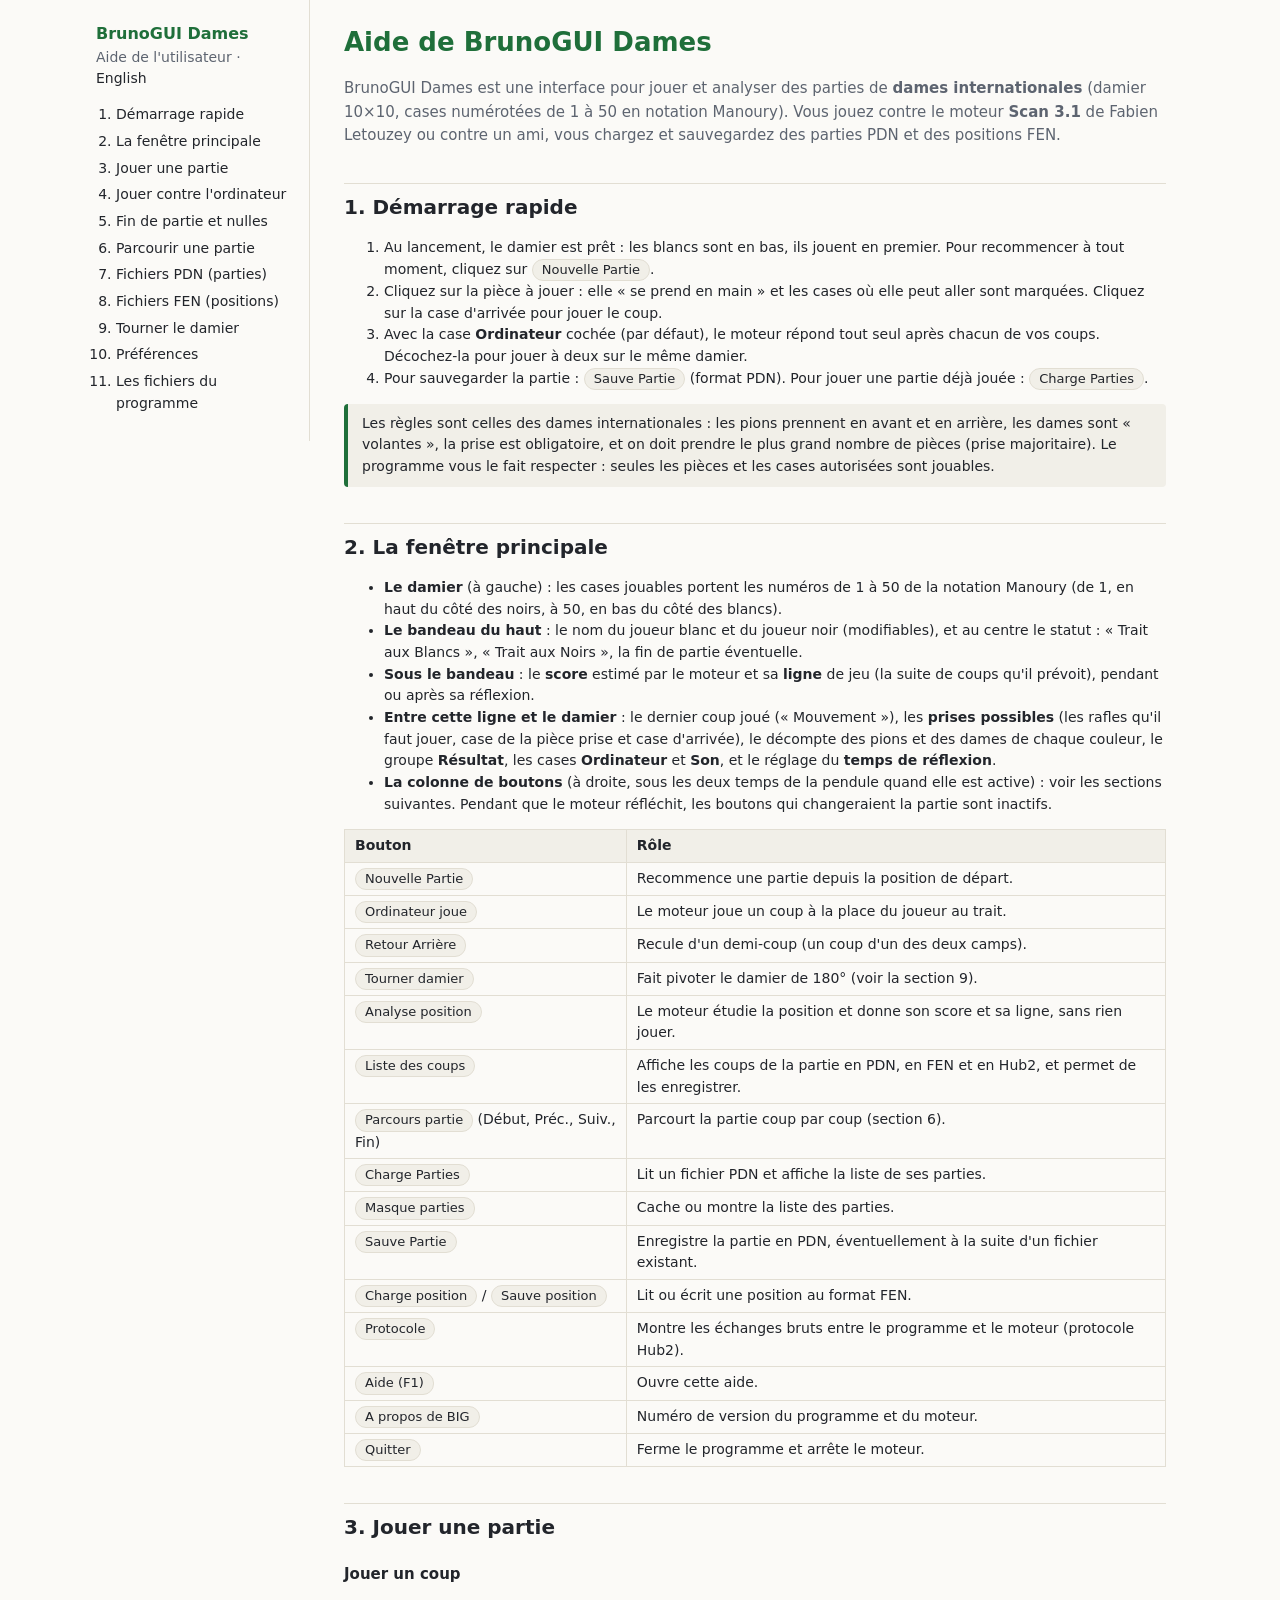
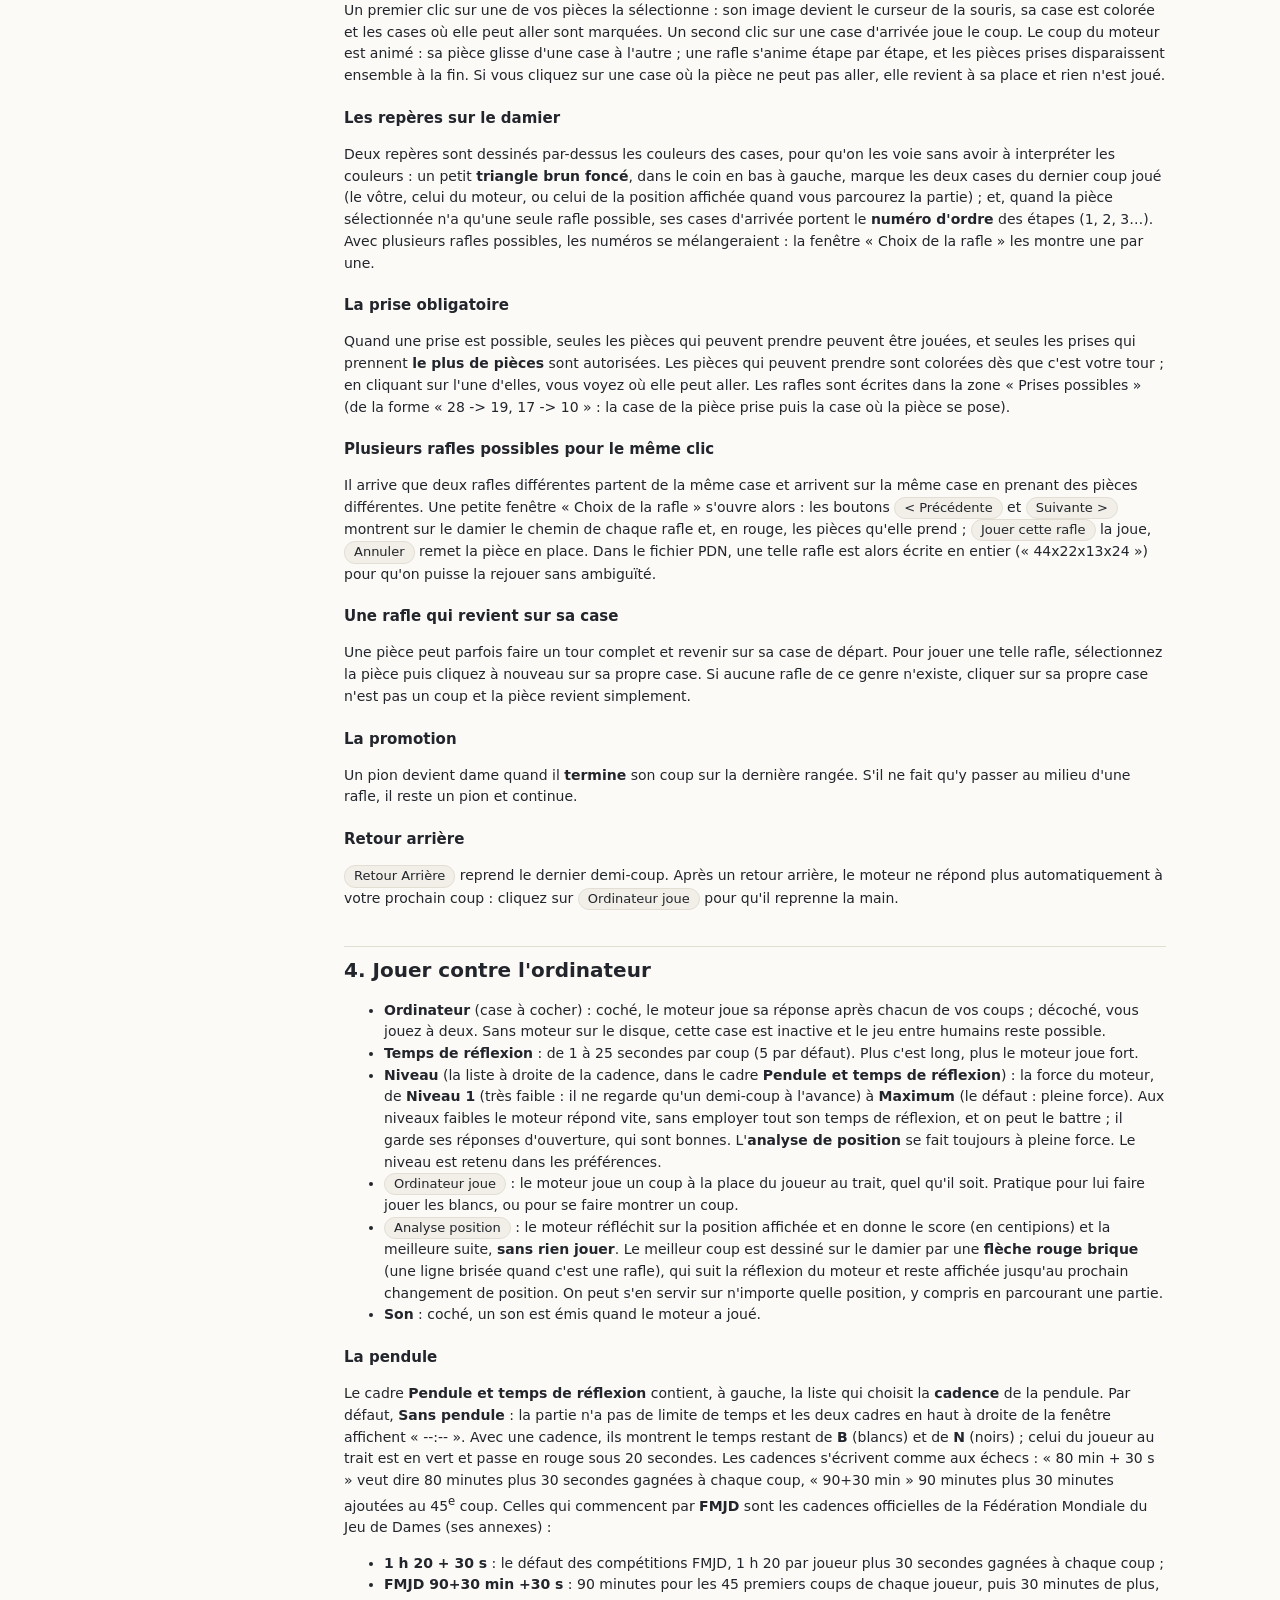
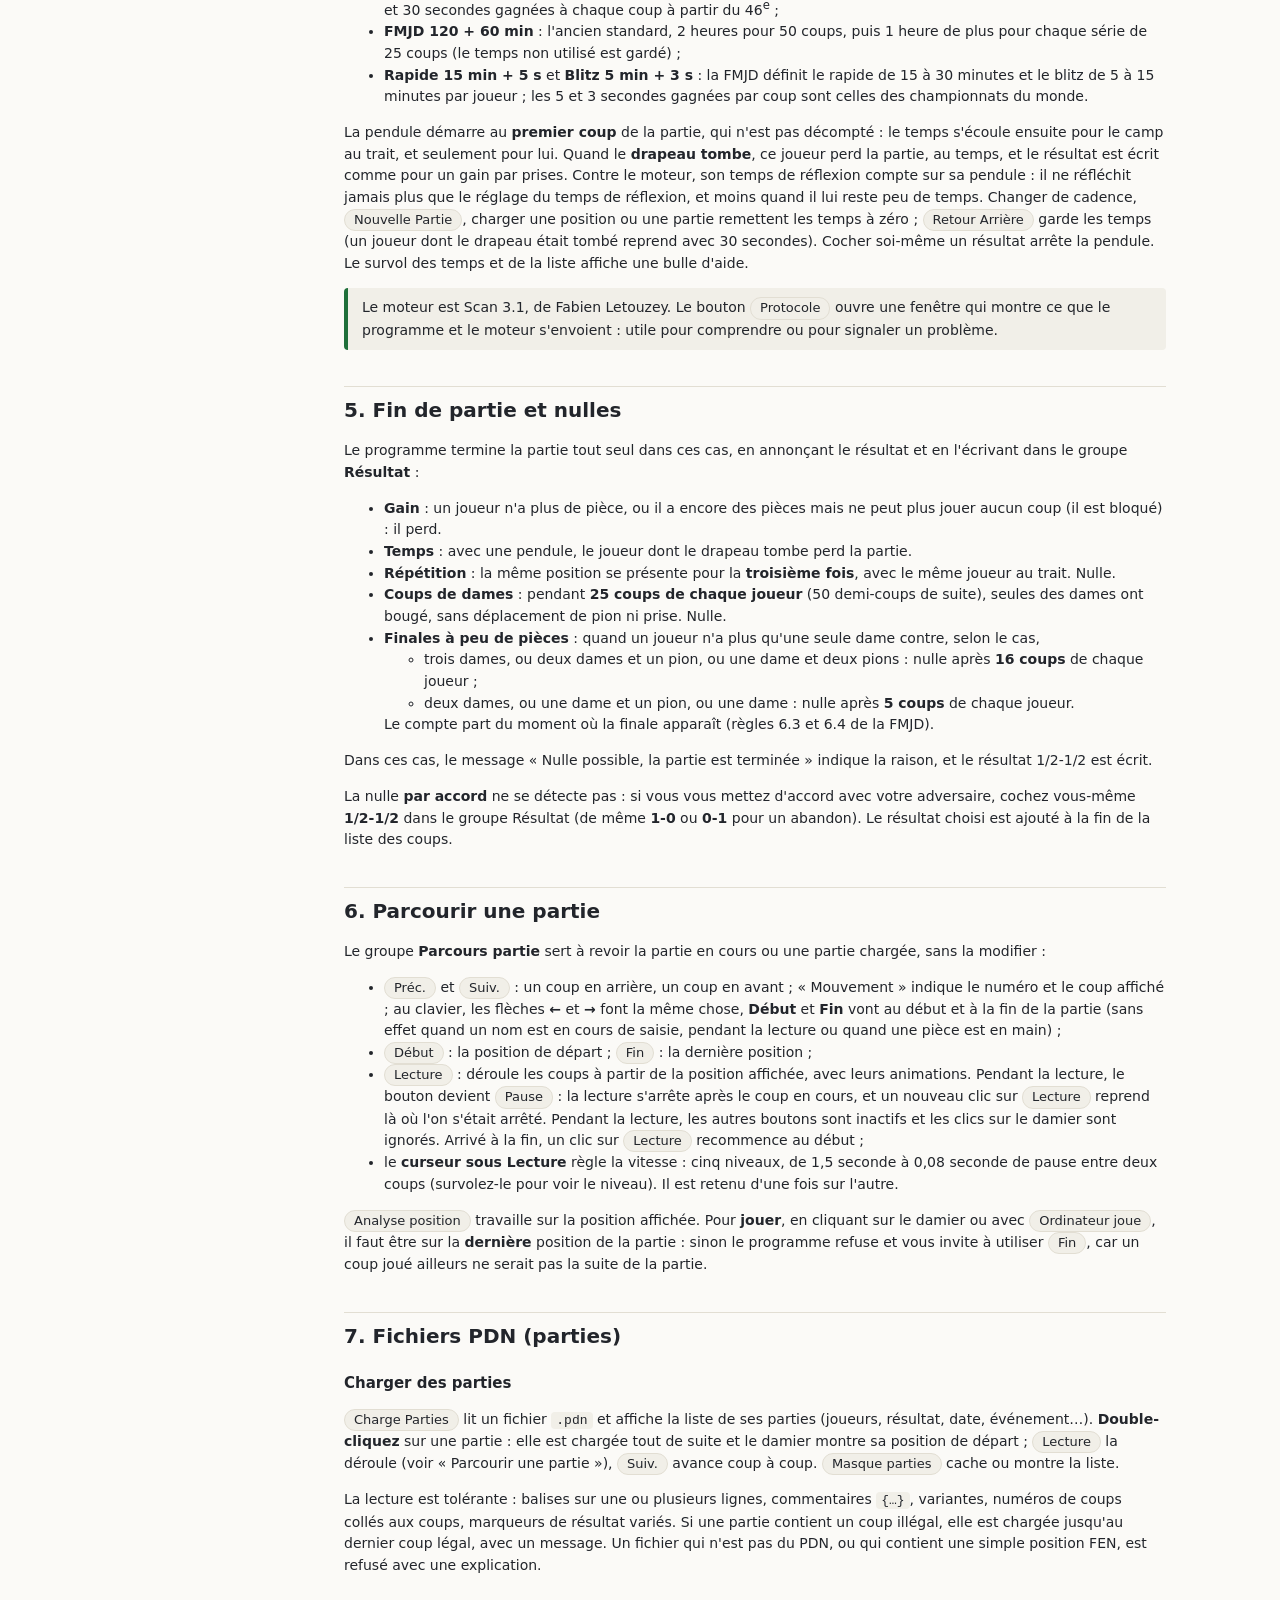
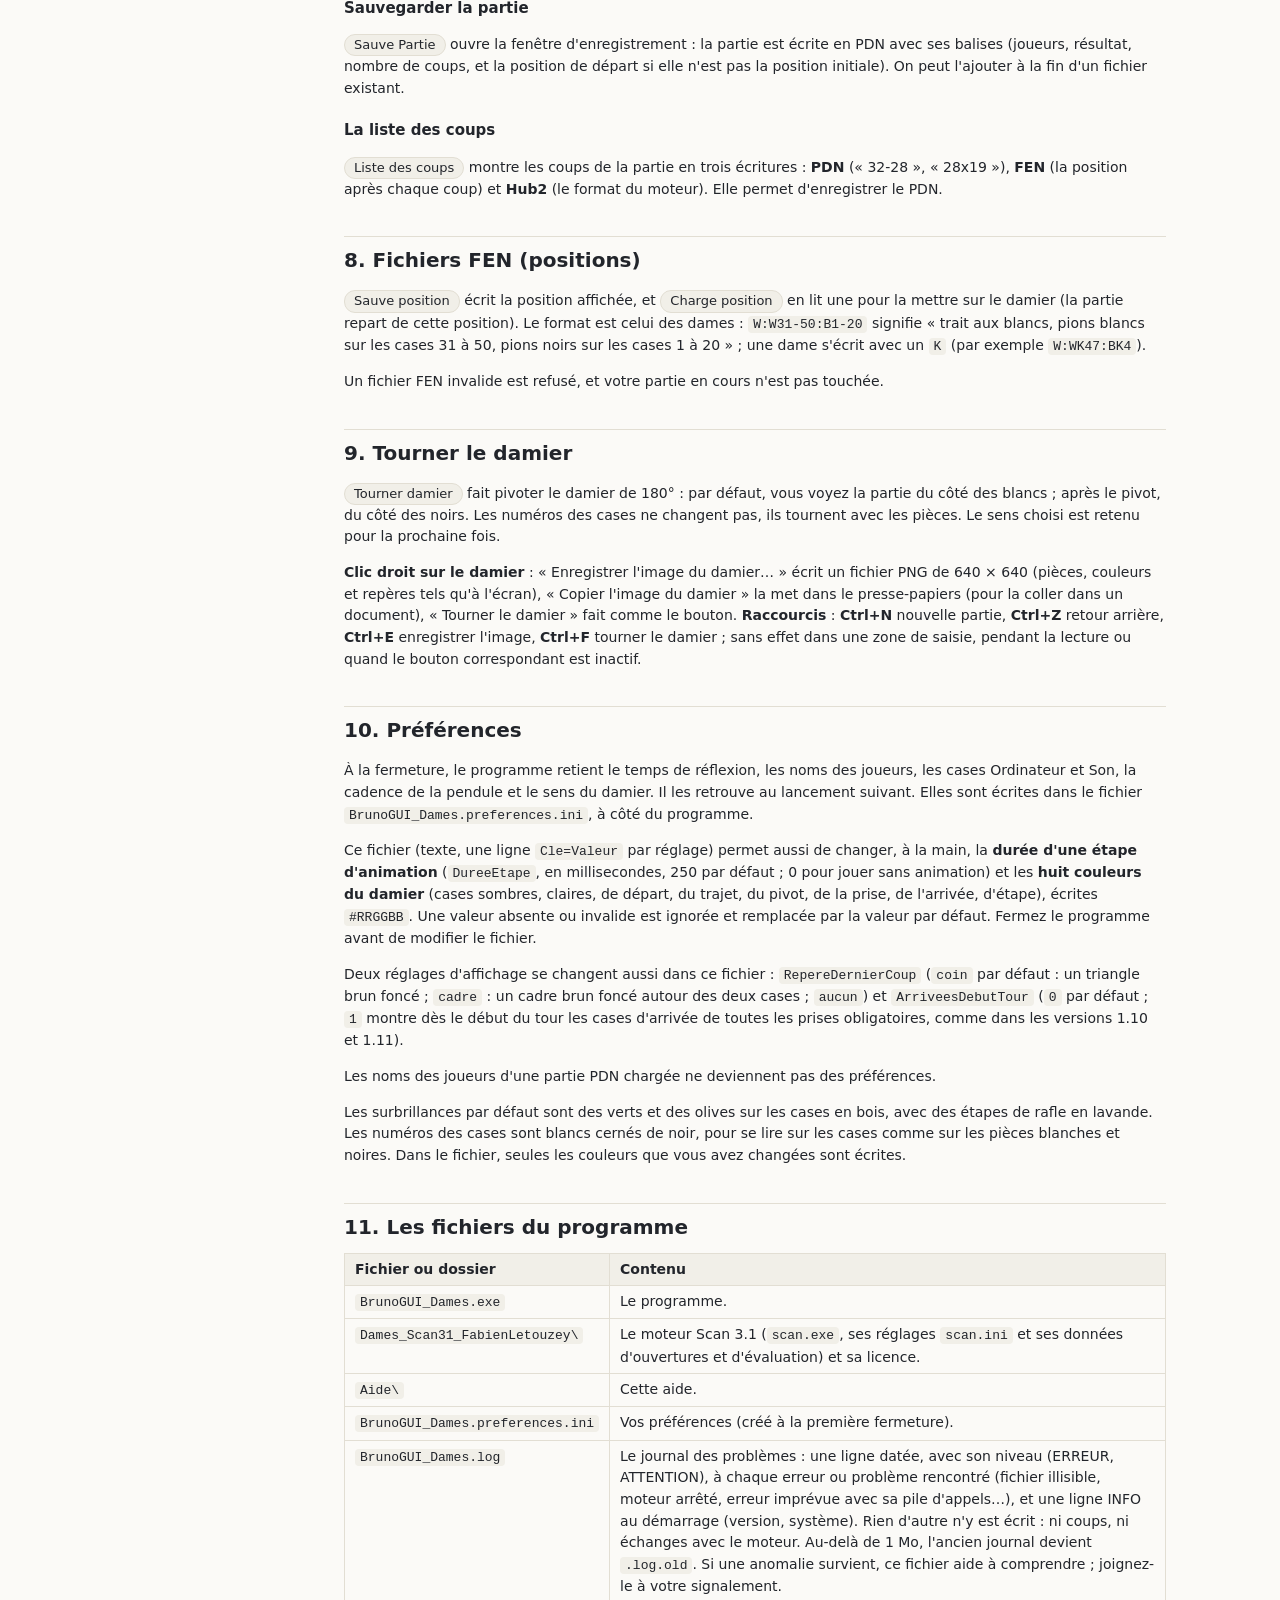
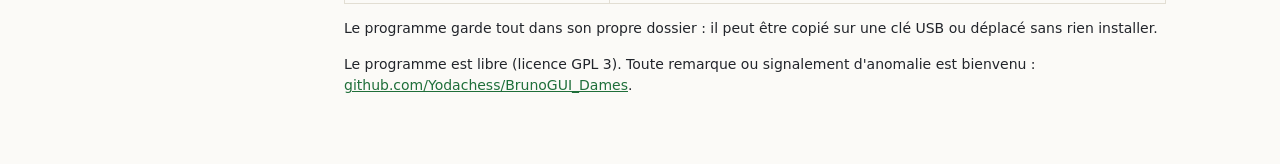
==== commit 79dabbed: "Flèche du meilleur coup et case « Ordinateur » seule source Flèche rouge brique, fine, du meilleur c" ====
--- a/Aide/fr/index.html
+++ b/Aide/fr/index.html
@@ -92,7 +92,7 @@
     <li><b>Temps de réflexion</b> : de 1 à 25 secondes par coup (5 par défaut). Plus c'est long, plus le moteur joue fort.</li>
     <li><b>Niveau</b> (la liste à droite de la cadence, dans le cadre <b>Pendule et temps de réflexion</b>) : la force du moteur, de <b>Niveau 1</b> (très faible : il ne regarde qu'un demi-coup à l'avance) à <b>Maximum</b> (le défaut : pleine force). Aux niveaux faibles le moteur répond vite, sans employer tout son temps de réflexion, et on peut le battre ; il garde ses réponses d'ouverture, qui sont bonnes. L'<b>analyse de position</b> se fait toujours à pleine force. Le niveau est retenu dans les préférences.</li>
     <li><span class="bouton">Ordinateur joue</span> : le moteur joue un coup à la place du joueur au trait, quel qu'il soit. Pratique pour lui faire jouer les blancs, ou pour se faire montrer un coup.</li>
-    <li><span class="bouton">Analyse position</span> : le moteur réfléchit sur la position affichée et en donne le score (en centipions) et la meilleure suite, <b>sans rien jouer</b>. On peut s'en servir sur n'importe quelle position, y compris en parcourant une partie.</li>
+    <li><span class="bouton">Analyse position</span> : le moteur réfléchit sur la position affichée et en donne le score (en centipions) et la meilleure suite, <b>sans rien jouer</b>. Le meilleur coup est dessiné sur le damier par une <b>flèche rouge brique</b> (une ligne brisée quand c'est une rafle), qui suit la réflexion du moteur et reste affichée jusqu'au prochain changement de position. On peut s'en servir sur n'importe quelle position, y compris en parcourant une partie.</li>
     <li><b>Son</b> : coché, un son est émis quand le moteur a joué.</li>
 </ul>
 <h3>La pendule</h3>
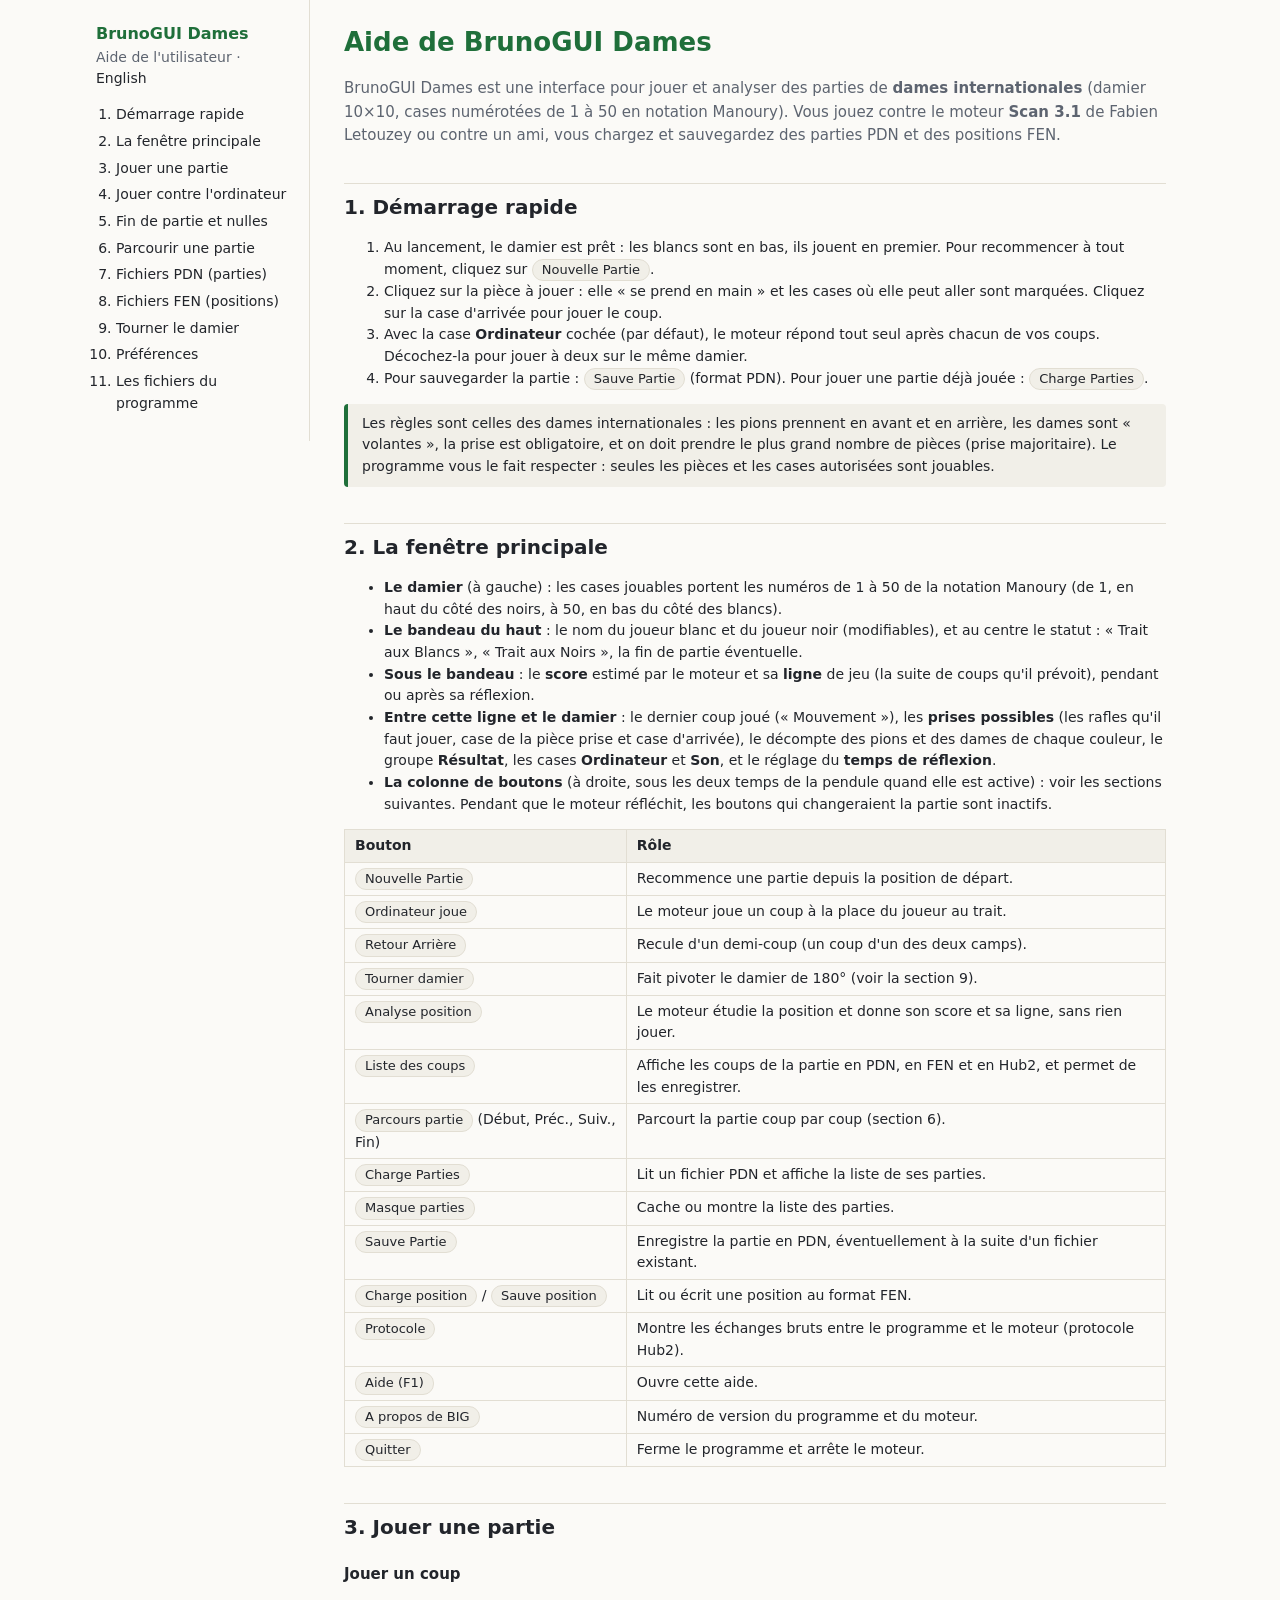
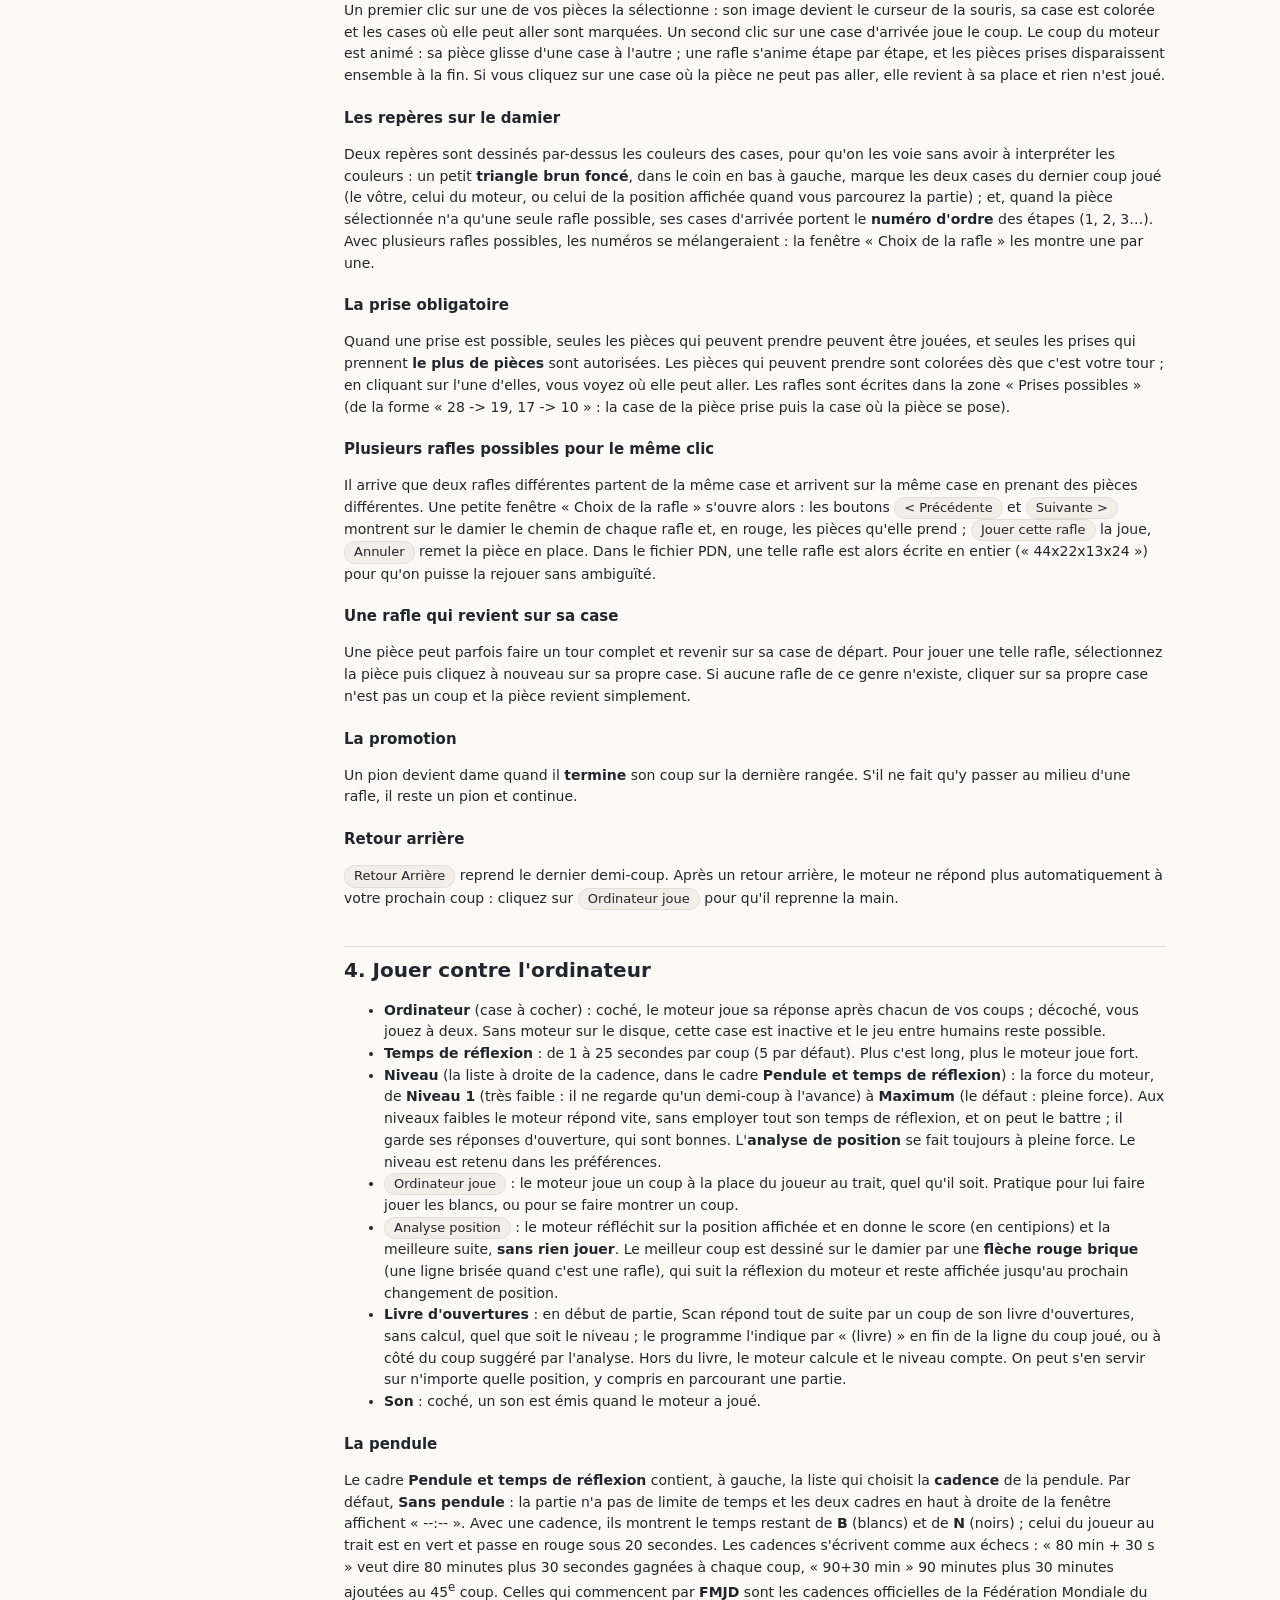
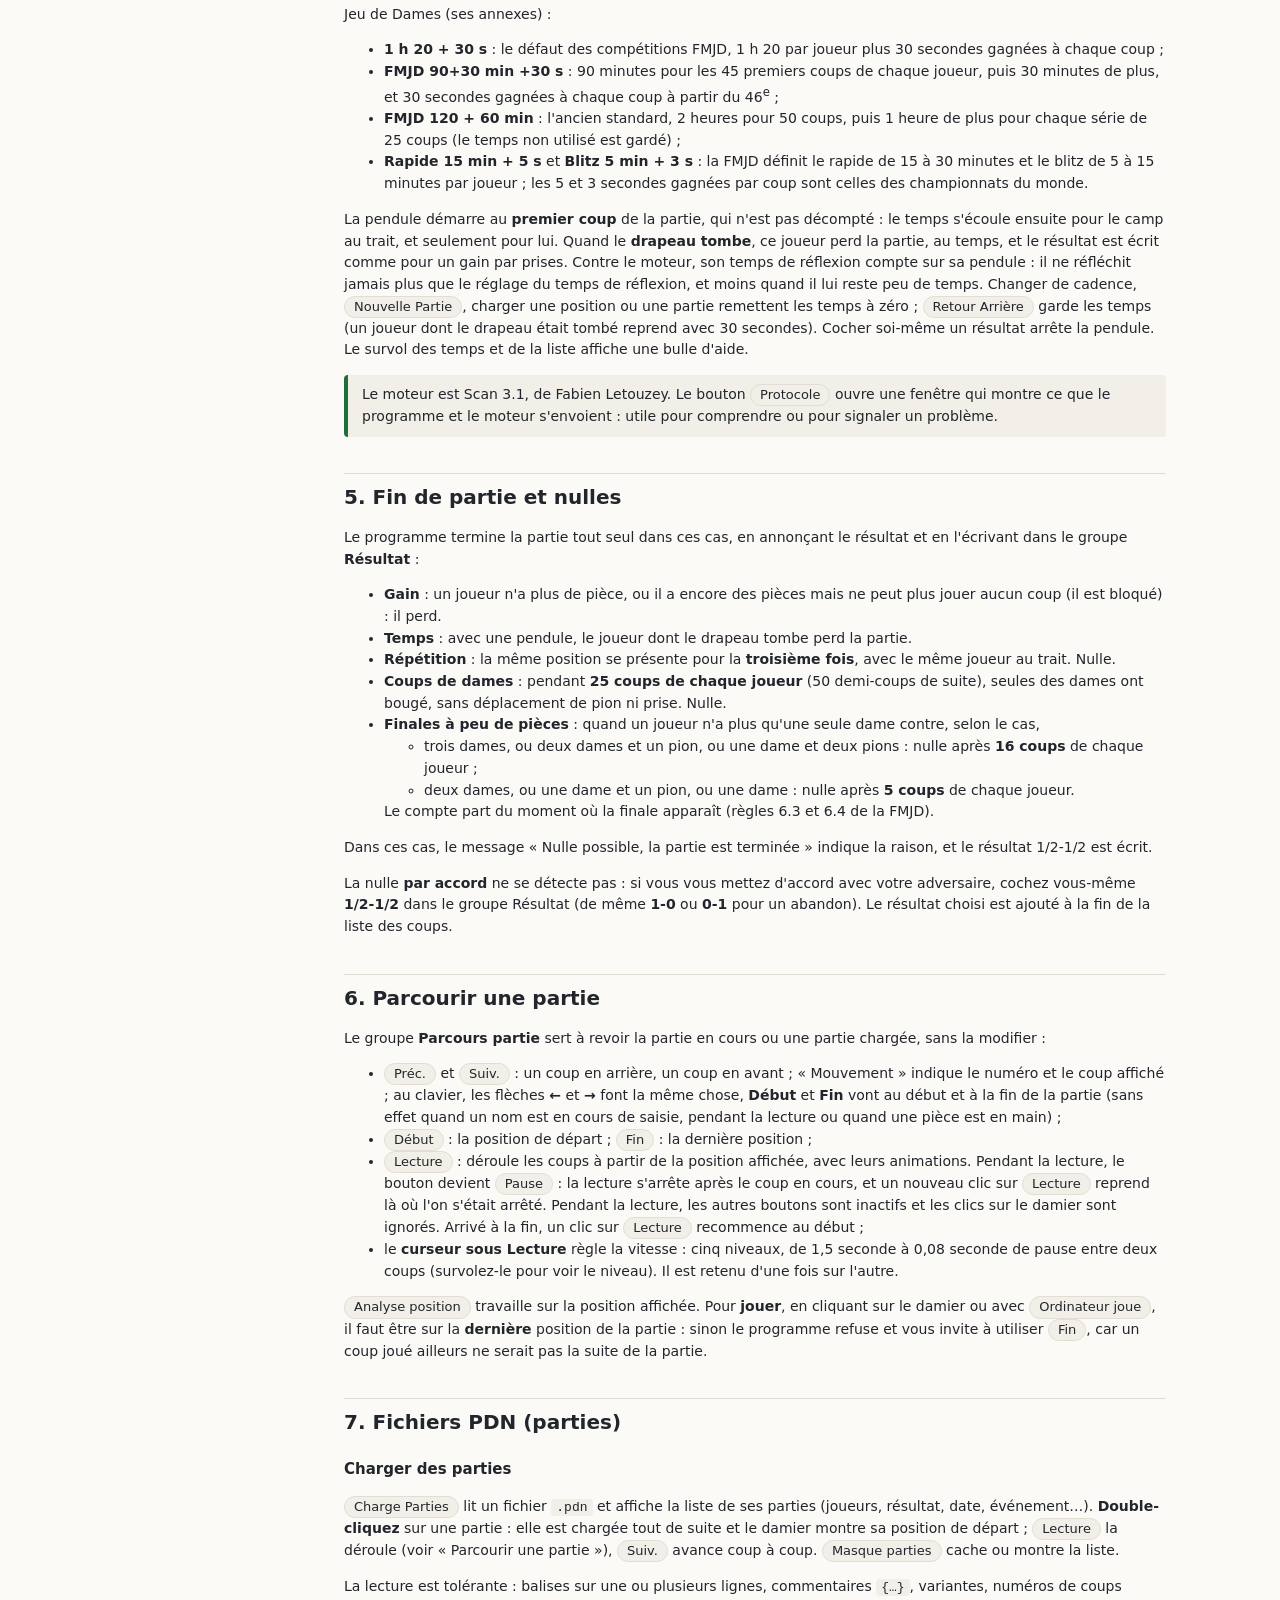
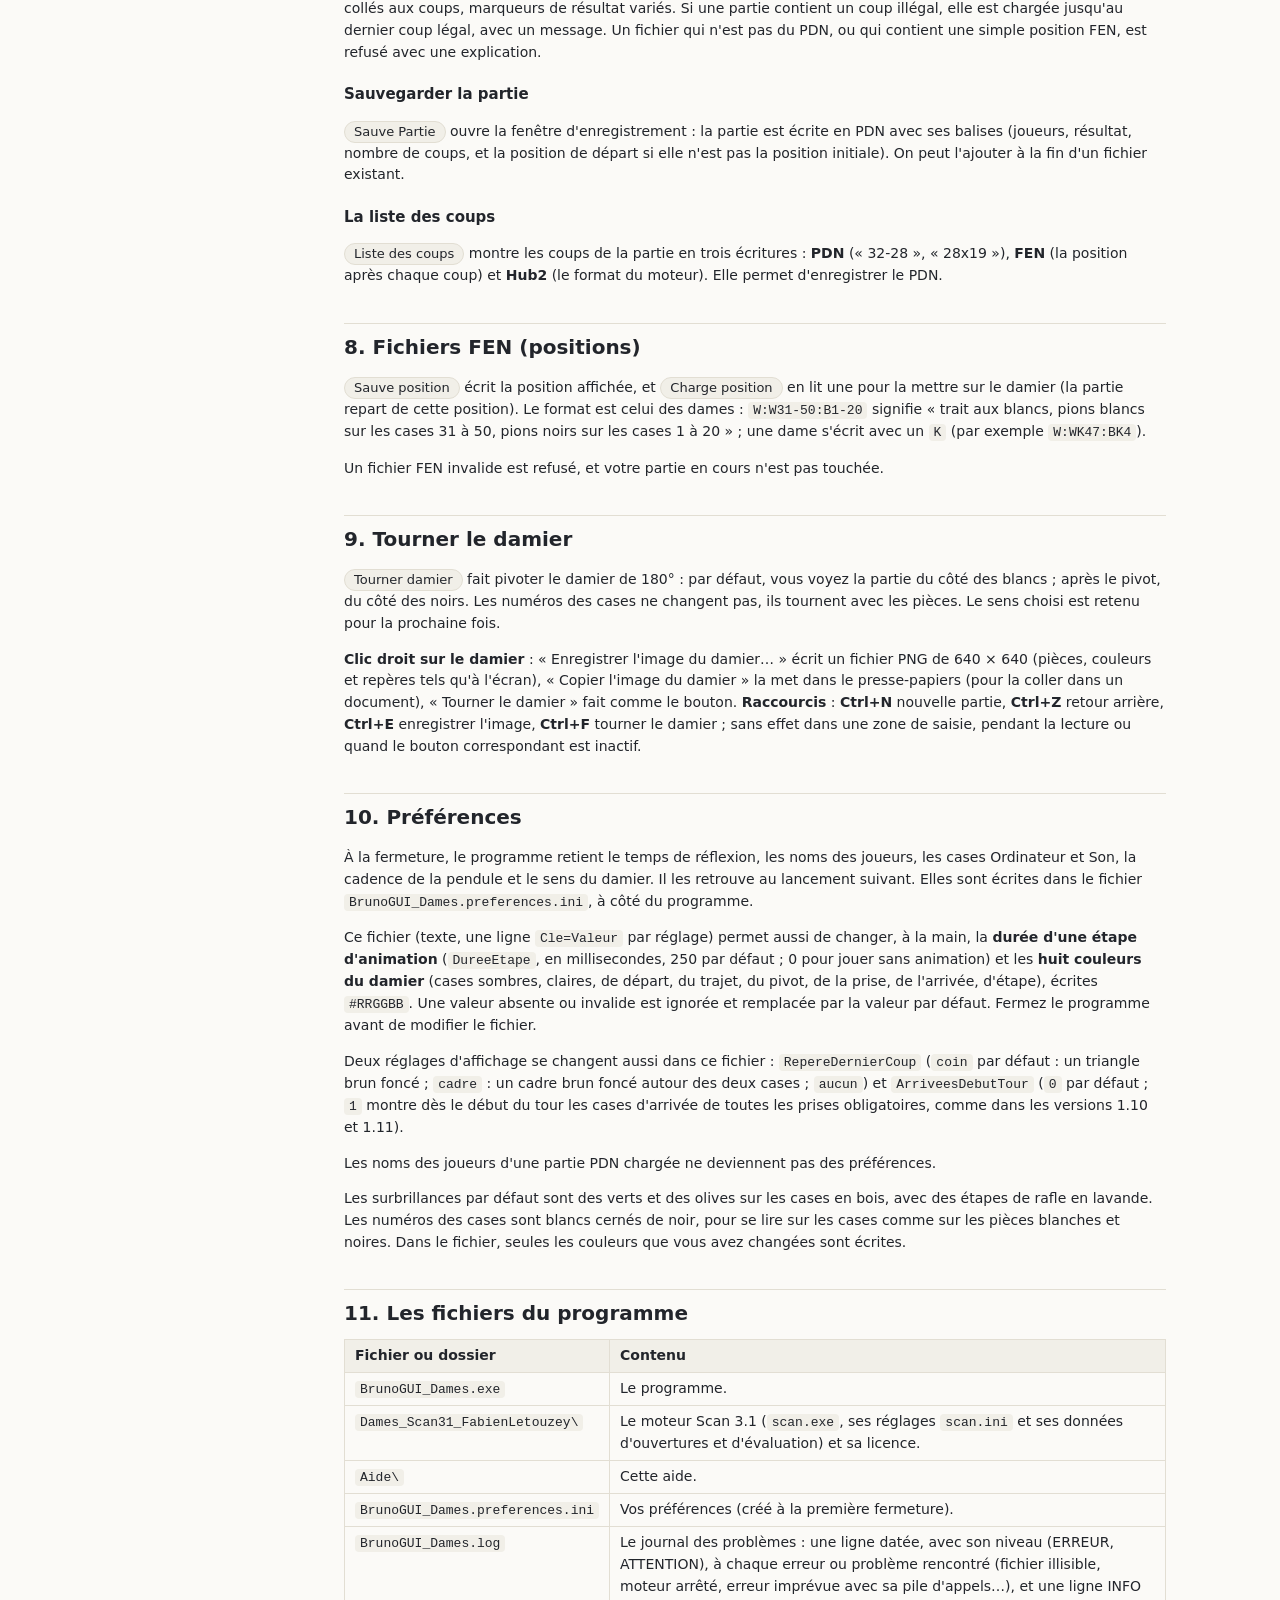
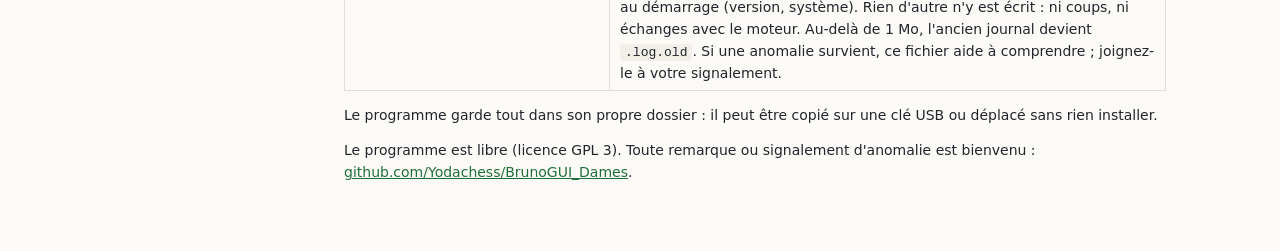
==== commit cbcdbd6a: "Livre d'ouvertures visible et retrait des BOM ajoutés par erreur Quand Scan répond par un coup de so" ====
--- a/Aide/fr/index.html
+++ b/Aide/fr/index.html
@@ -1,4 +1,4 @@
-﻿<!DOCTYPE html>
+<!DOCTYPE html>
 <html lang="fr">
 <head>
 <meta charset="utf-8">
@@ -92,7 +92,8 @@
     <li><b>Temps de réflexion</b> : de 1 à 25 secondes par coup (5 par défaut). Plus c'est long, plus le moteur joue fort.</li>
     <li><b>Niveau</b> (la liste à droite de la cadence, dans le cadre <b>Pendule et temps de réflexion</b>) : la force du moteur, de <b>Niveau 1</b> (très faible : il ne regarde qu'un demi-coup à l'avance) à <b>Maximum</b> (le défaut : pleine force). Aux niveaux faibles le moteur répond vite, sans employer tout son temps de réflexion, et on peut le battre ; il garde ses réponses d'ouverture, qui sont bonnes. L'<b>analyse de position</b> se fait toujours à pleine force. Le niveau est retenu dans les préférences.</li>
     <li><span class="bouton">Ordinateur joue</span> : le moteur joue un coup à la place du joueur au trait, quel qu'il soit. Pratique pour lui faire jouer les blancs, ou pour se faire montrer un coup.</li>
-    <li><span class="bouton">Analyse position</span> : le moteur réfléchit sur la position affichée et en donne le score (en centipions) et la meilleure suite, <b>sans rien jouer</b>. Le meilleur coup est dessiné sur le damier par une <b>flèche rouge brique</b> (une ligne brisée quand c'est une rafle), qui suit la réflexion du moteur et reste affichée jusqu'au prochain changement de position. On peut s'en servir sur n'importe quelle position, y compris en parcourant une partie.</li>
+    <li><span class="bouton">Analyse position</span> : le moteur réfléchit sur la position affichée et en donne le score (en centipions) et la meilleure suite, <b>sans rien jouer</b>. Le meilleur coup est dessiné sur le damier par une <b>flèche rouge brique</b> (une ligne brisée quand c'est une rafle), qui suit la réflexion du moteur et reste affichée jusqu'au prochain changement de position.</li>
+    <li><b>Livre d'ouvertures</b> : en début de partie, Scan répond tout de suite par un coup de son livre d'ouvertures, sans calcul, quel que soit le niveau ; le programme l'indique par « (livre) » en fin de la ligne du coup joué, ou à côté du coup suggéré par l'analyse. Hors du livre, le moteur calcule et le niveau compte. On peut s'en servir sur n'importe quelle position, y compris en parcourant une partie.</li>
     <li><b>Son</b> : coché, un son est émis quand le moteur a joué.</li>
 </ul>
 <h3>La pendule</h3>
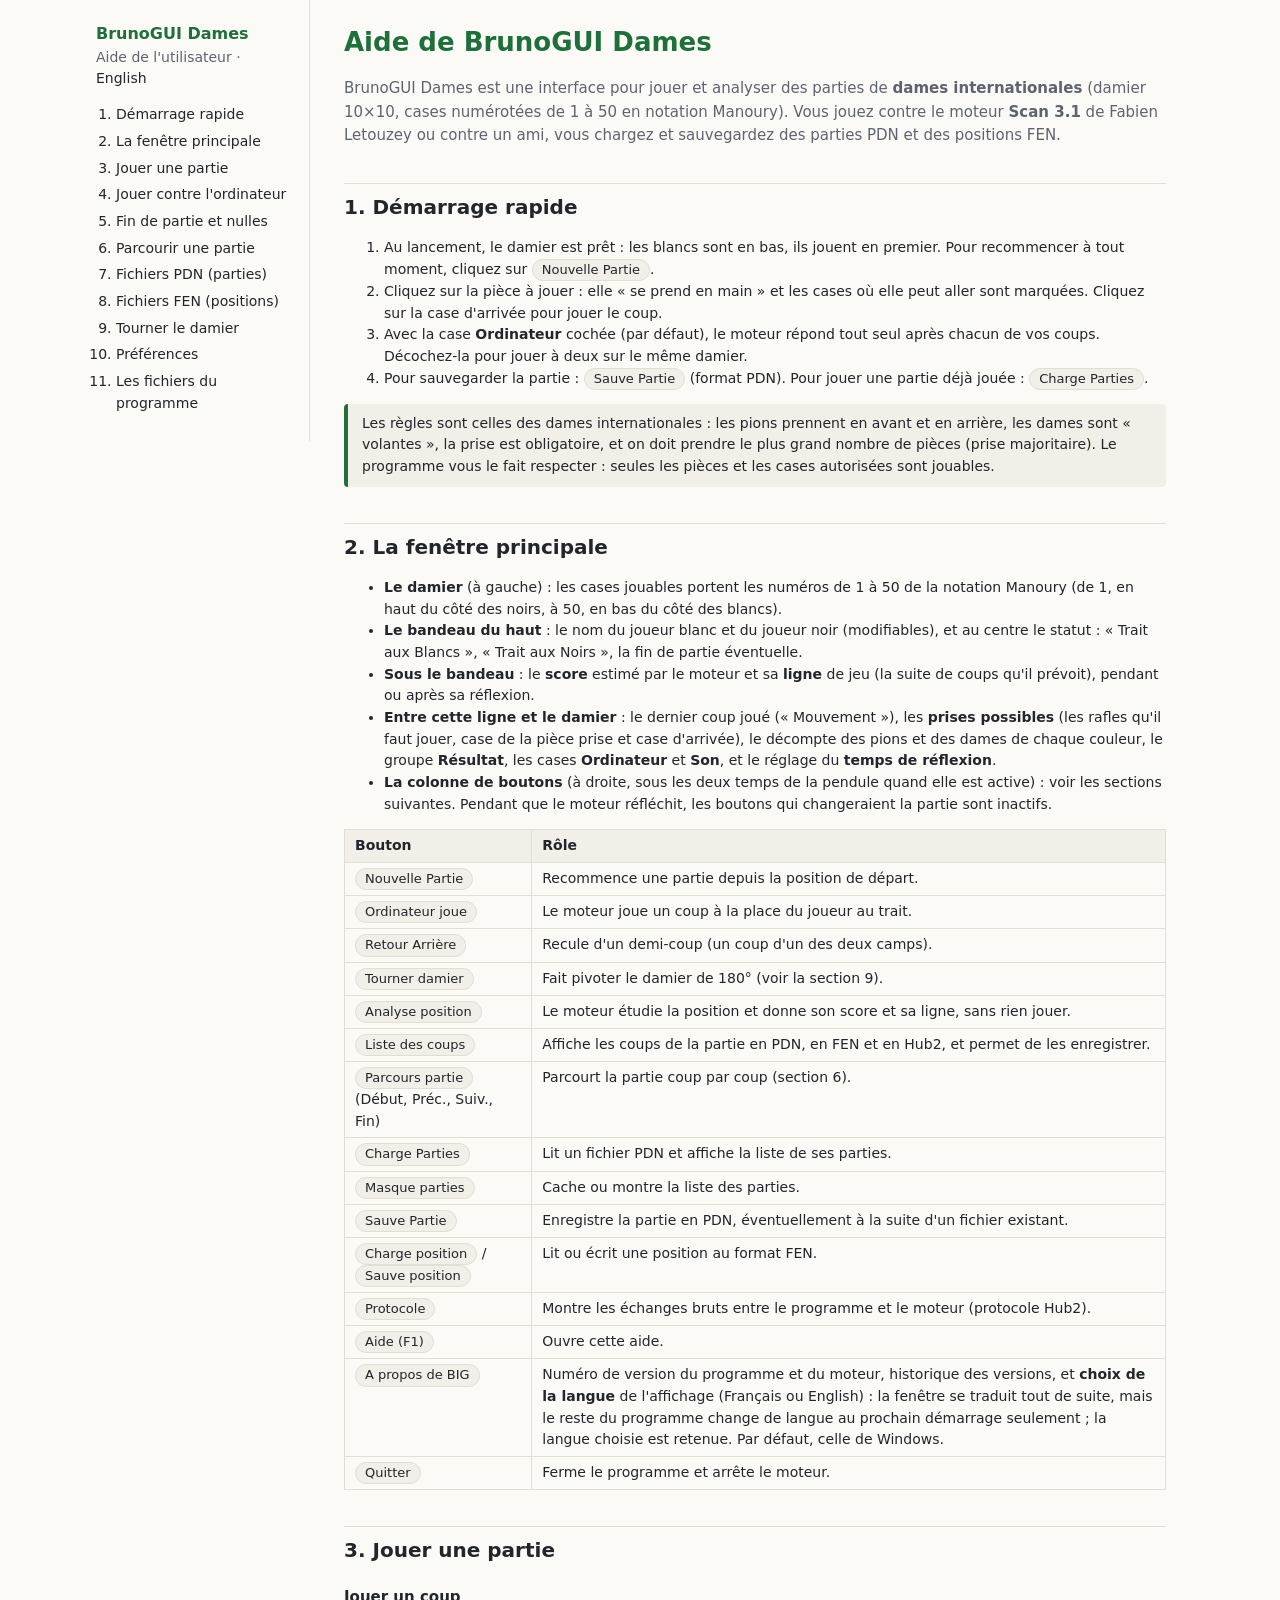
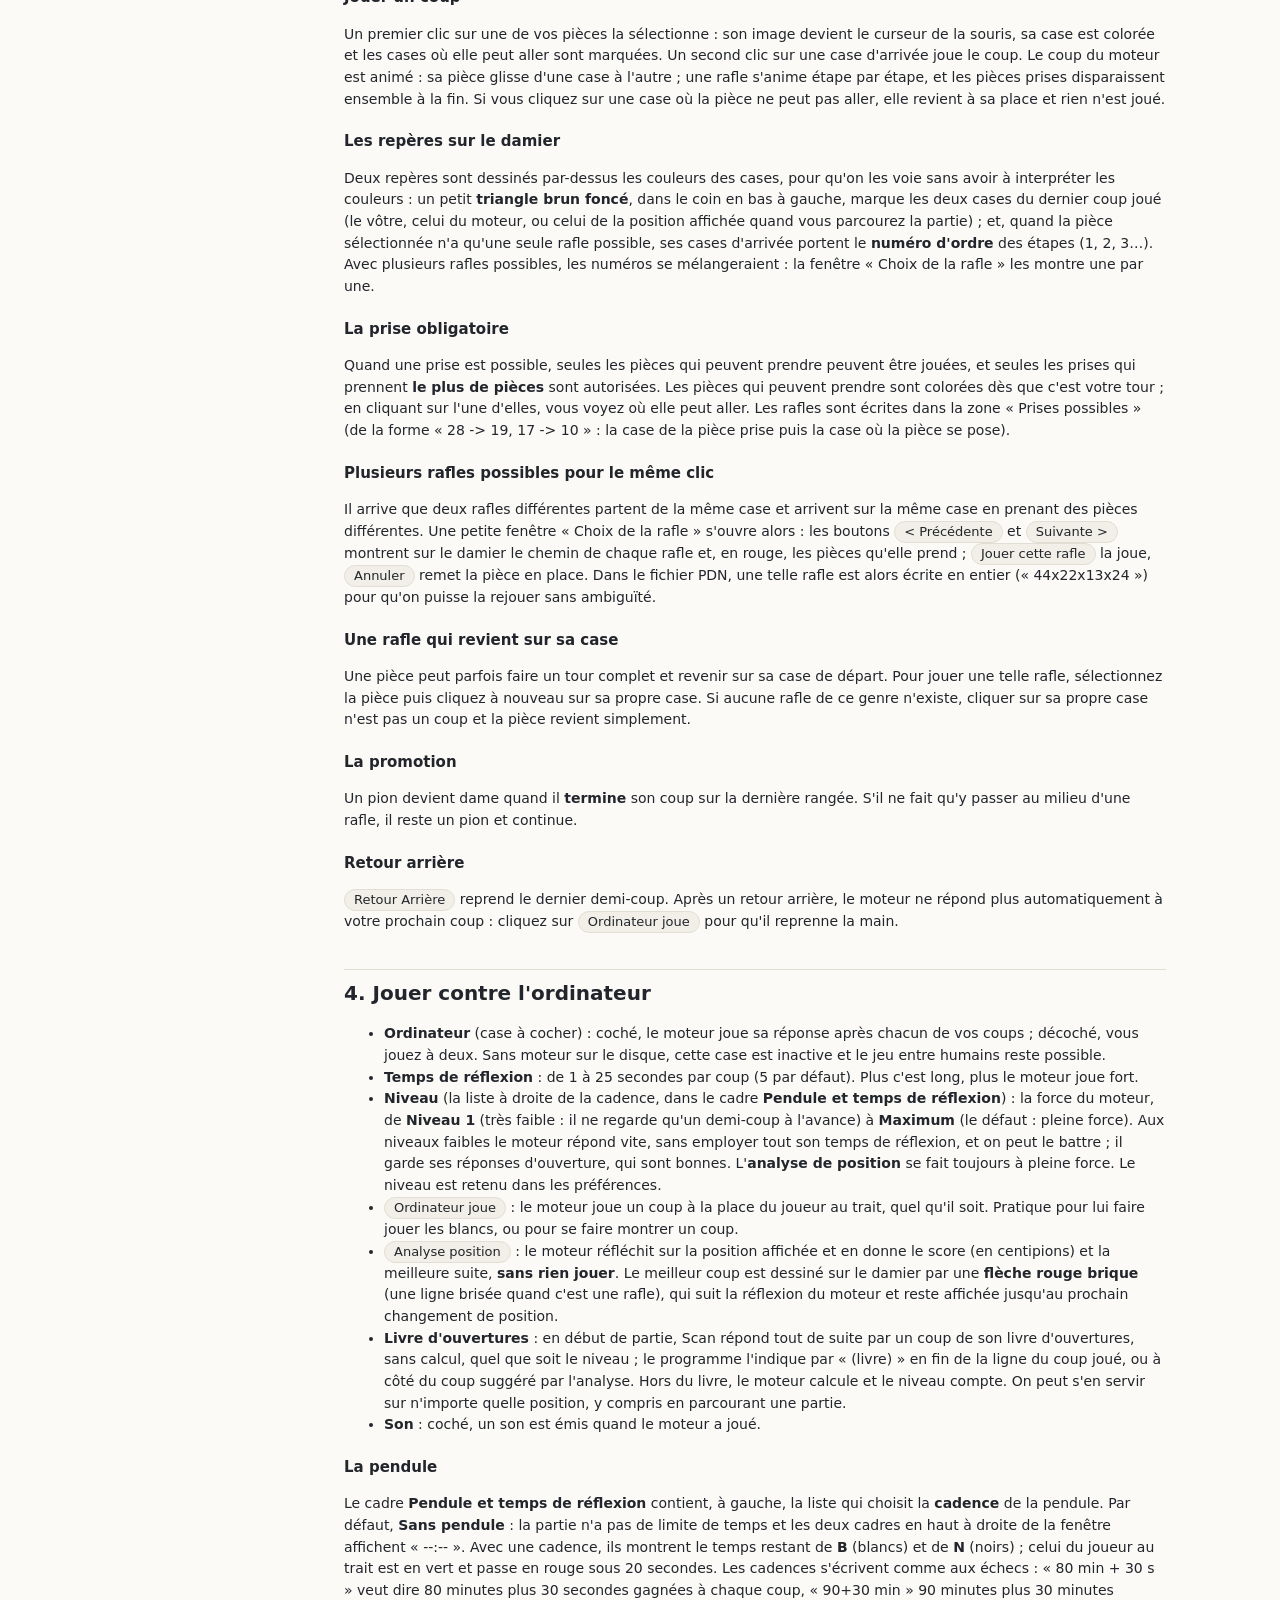
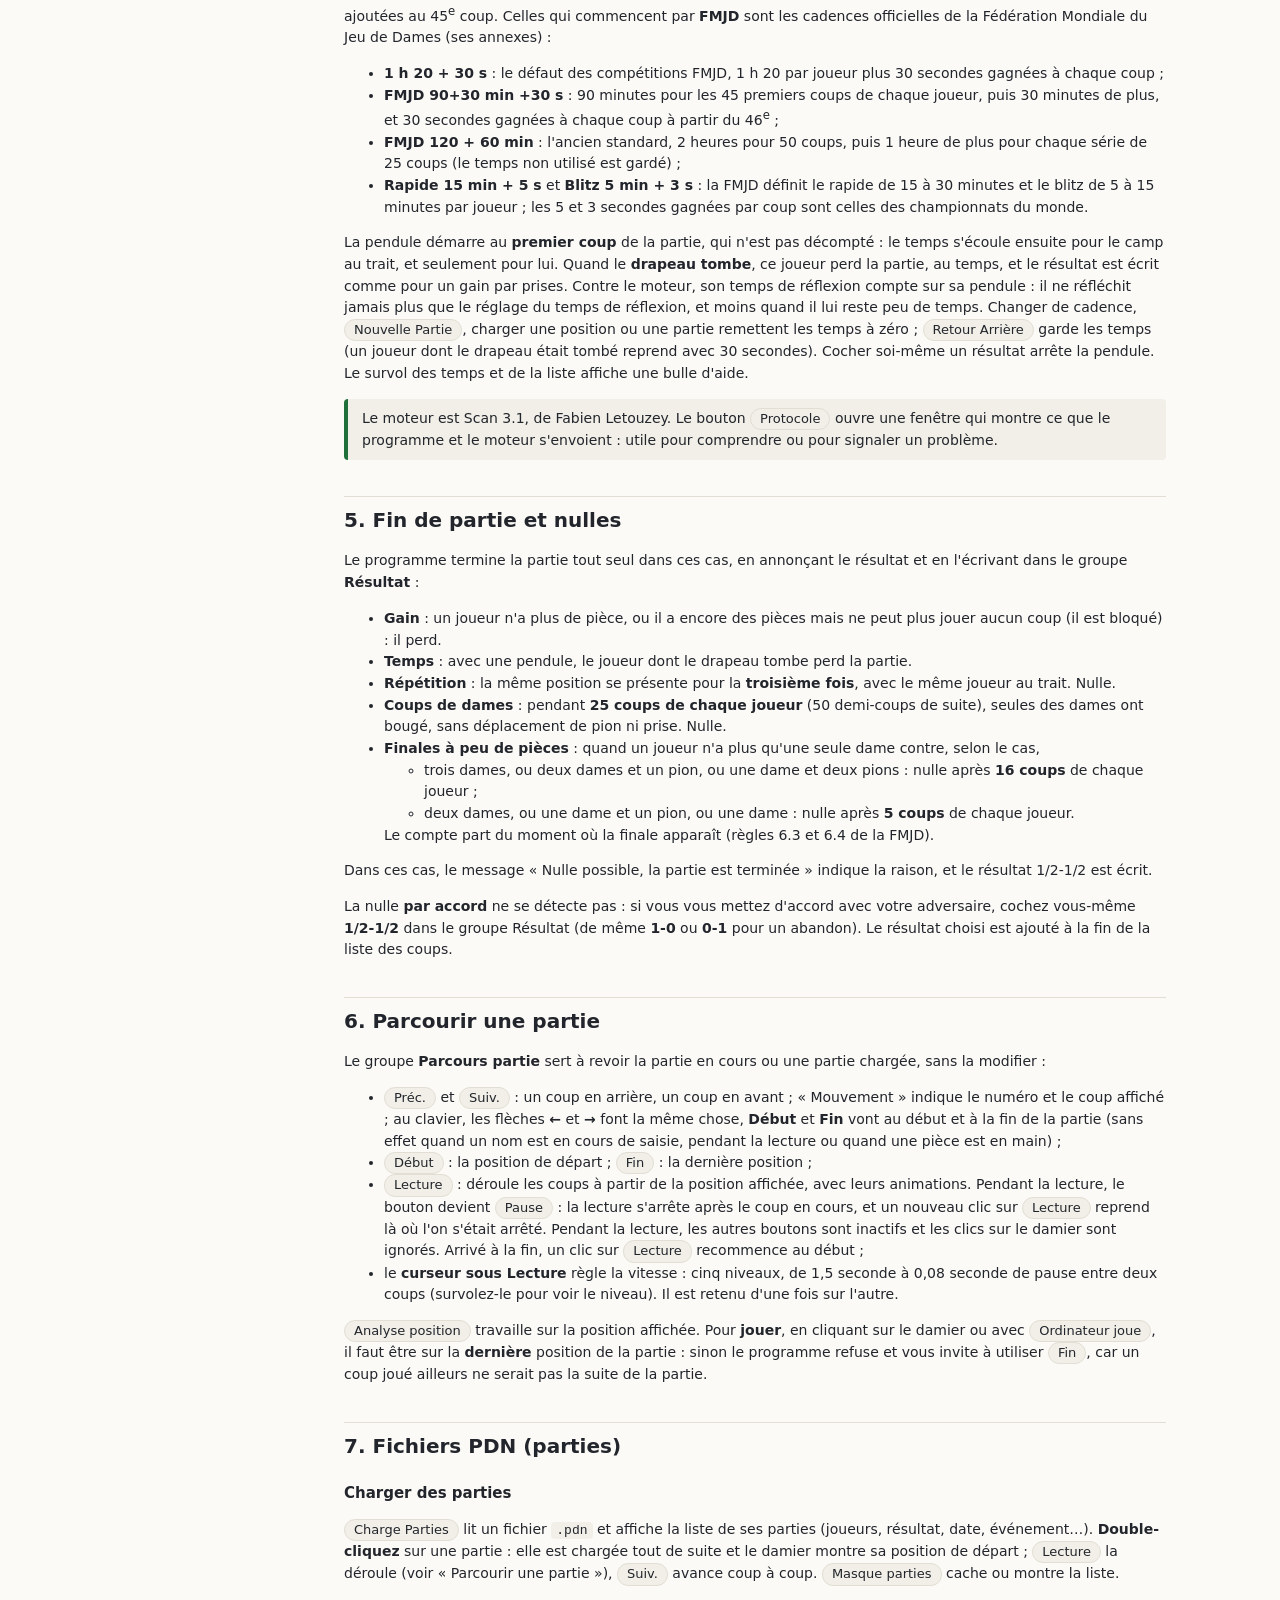
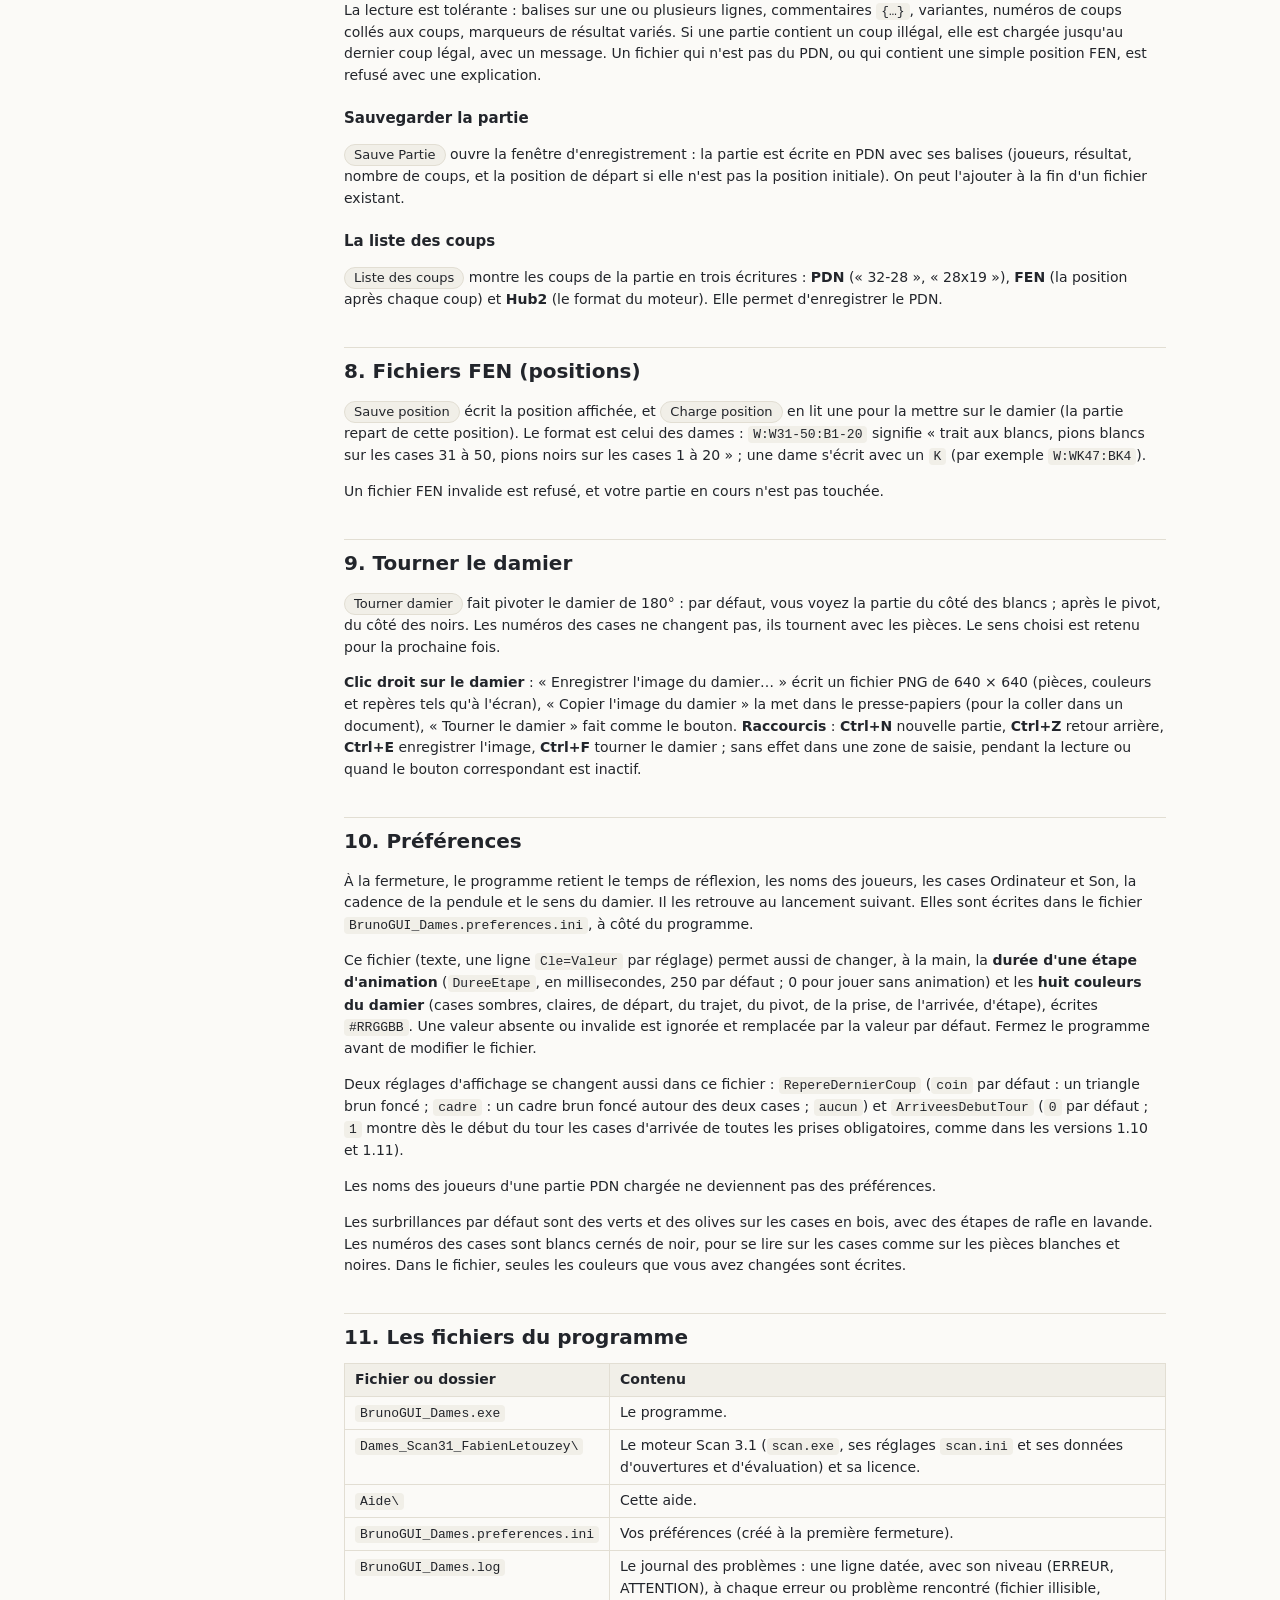
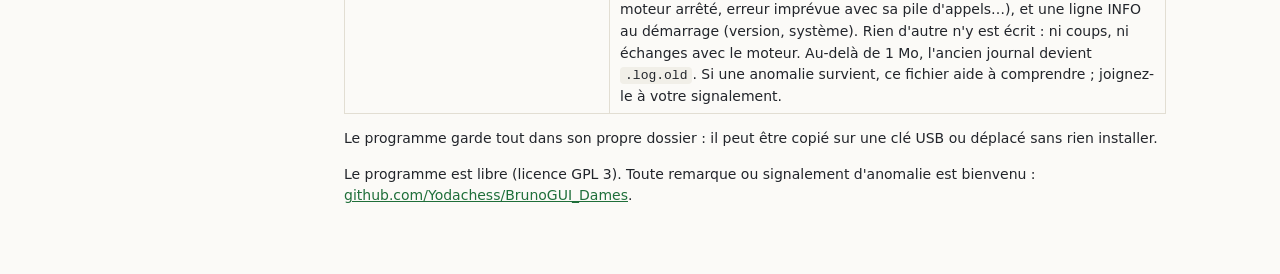
==== commit 57acba01: "Affichage en français ou en anglais Texte.T(« texte français ») : le français est la clé, l'anglais " ====
--- a/Aide/fr/index.html
+++ b/Aide/fr/index.html
@@ -64,7 +64,7 @@
     <tr><td><span class="bouton">Charge position</span> / <span class="bouton">Sauve position</span></td><td>Lit ou écrit une position au format FEN.</td></tr>
     <tr><td><span class="bouton">Protocole</span></td><td>Montre les échanges bruts entre le programme et le moteur (protocole Hub2).</td></tr>
     <tr><td><span class="bouton">Aide (F1)</span></td><td>Ouvre cette aide.</td></tr>
-    <tr><td><span class="bouton">A propos de BIG</span></td><td>Numéro de version du programme et du moteur.</td></tr>
+    <tr><td><span class="bouton">A propos de BIG</span></td><td>Numéro de version du programme et du moteur, historique des versions, et <b>choix de la langue</b> de l'affichage (Français ou English) : la fenêtre se traduit tout de suite, mais le reste du programme change de langue au prochain démarrage seulement ; la langue choisie est retenue. Par défaut, celle de Windows.</td></tr>
     <tr><td><span class="bouton">Quitter</span></td><td>Ferme le programme et arrête le moteur.</td></tr>
 </table>
 
